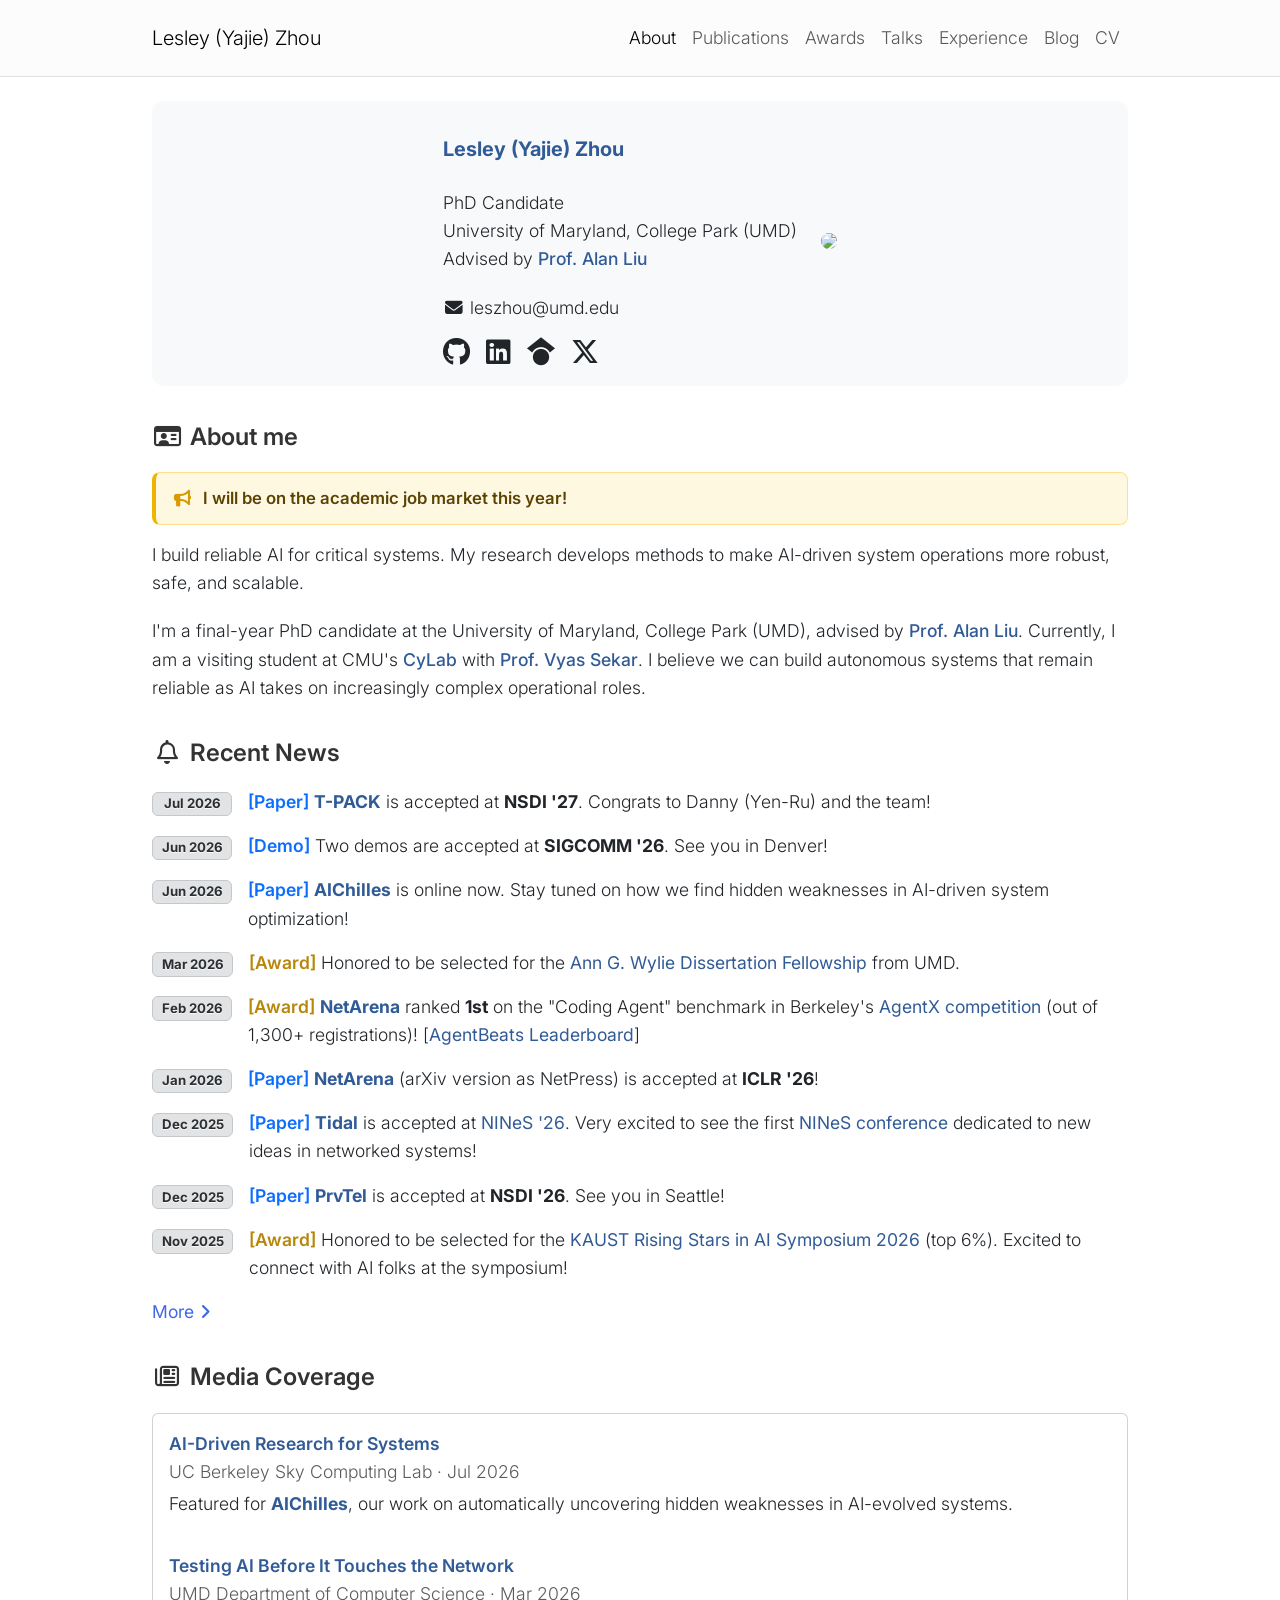
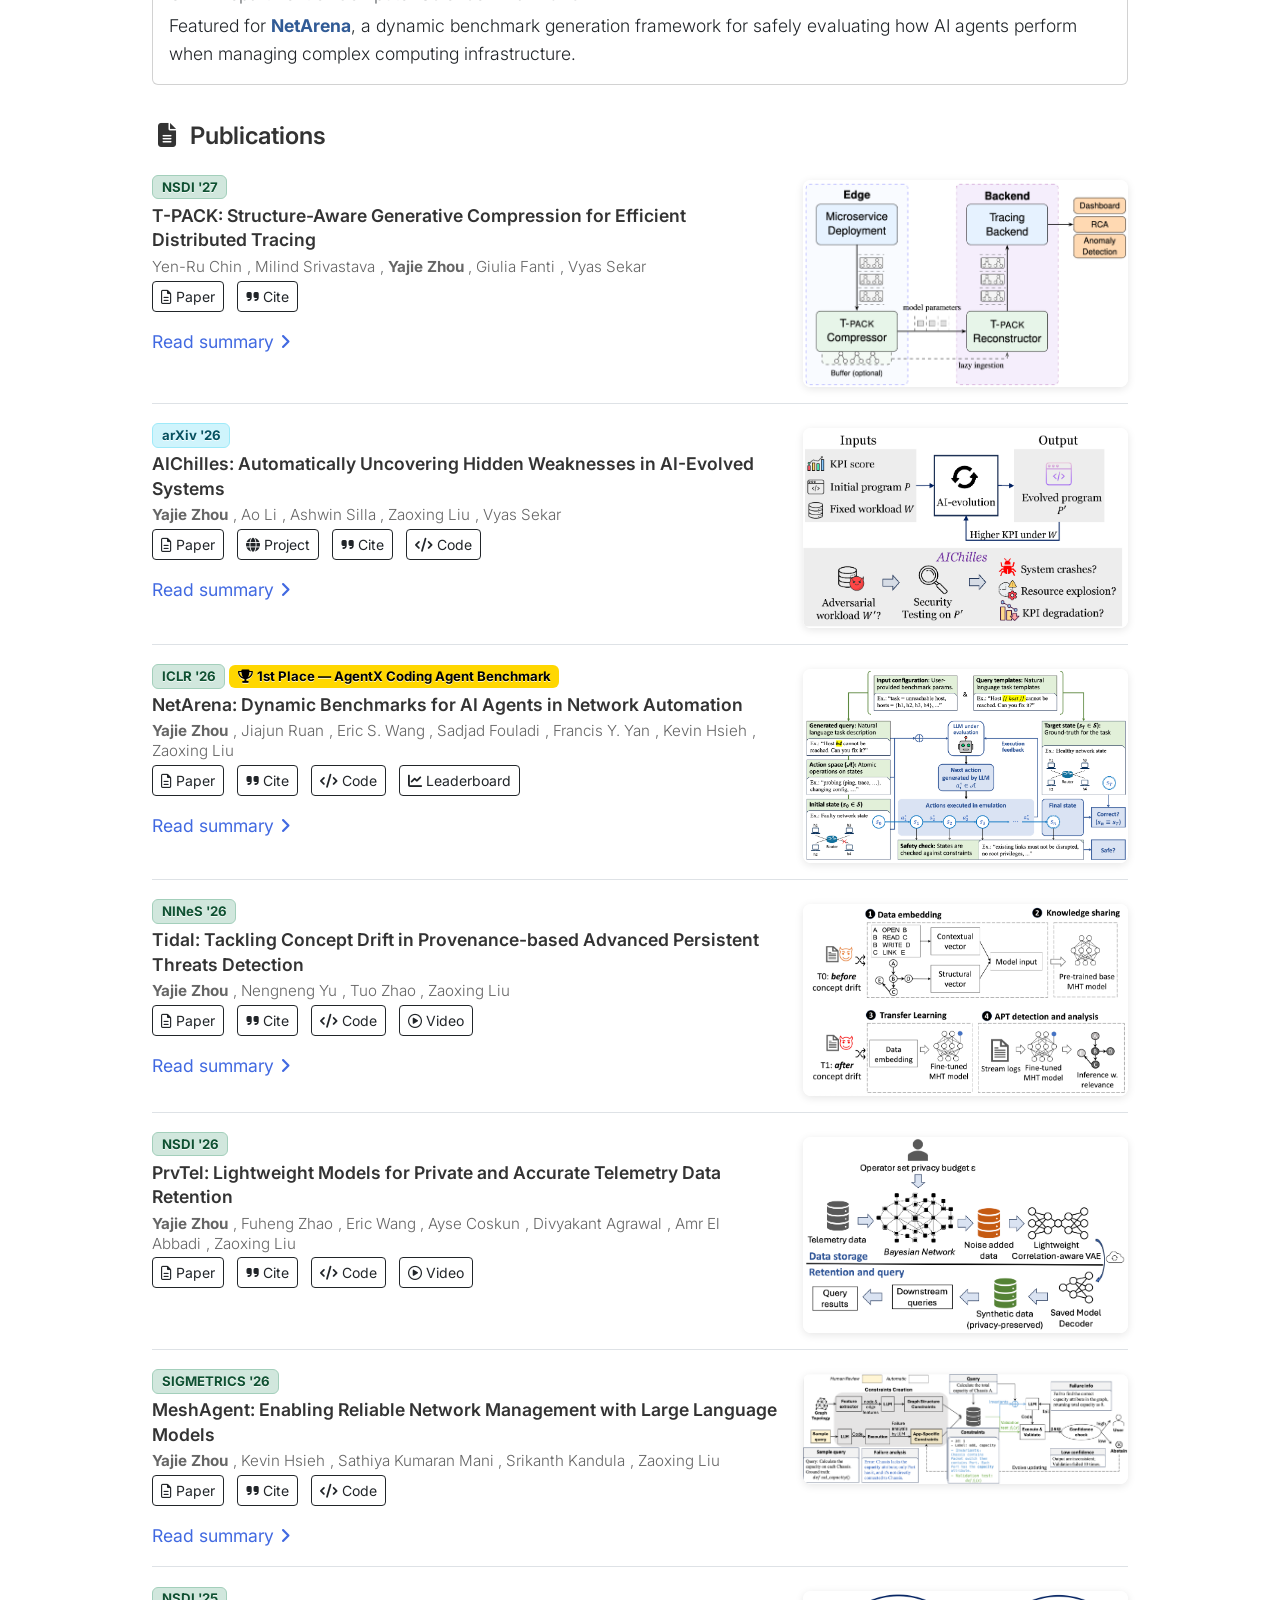
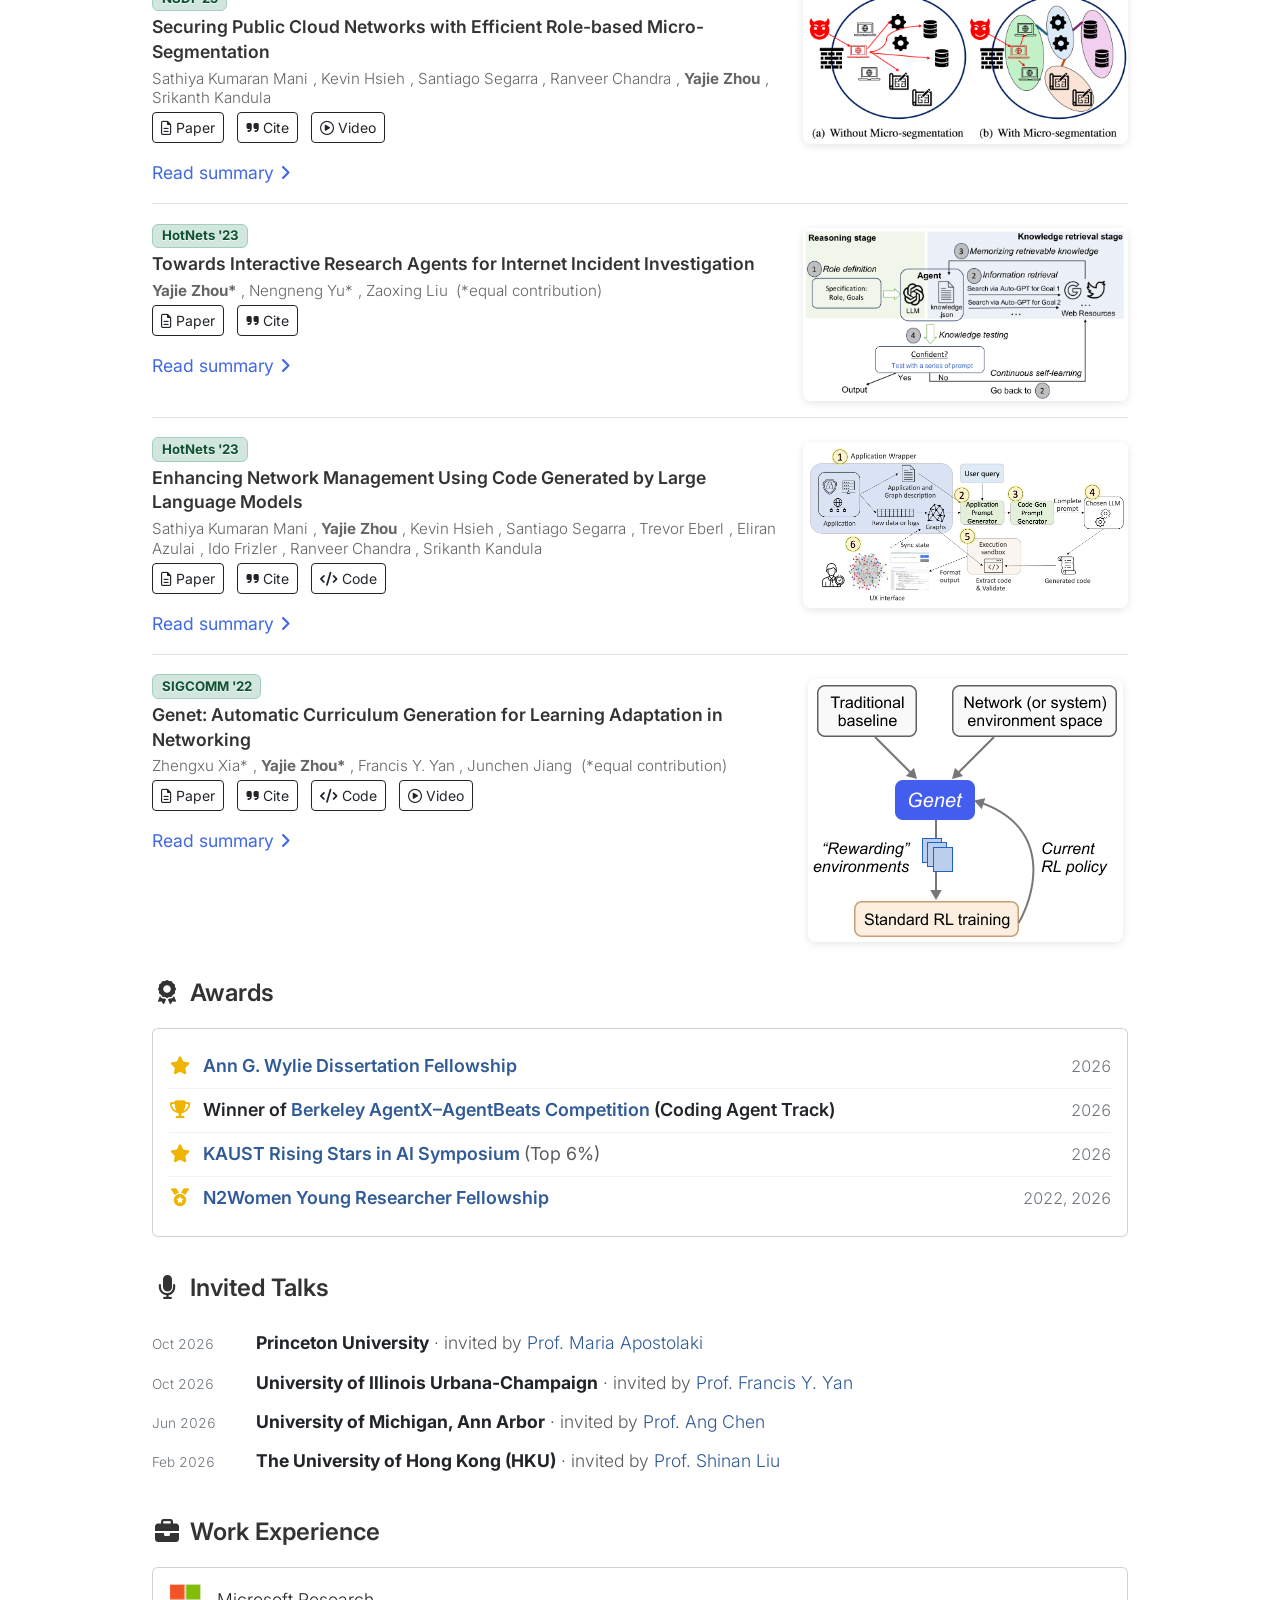
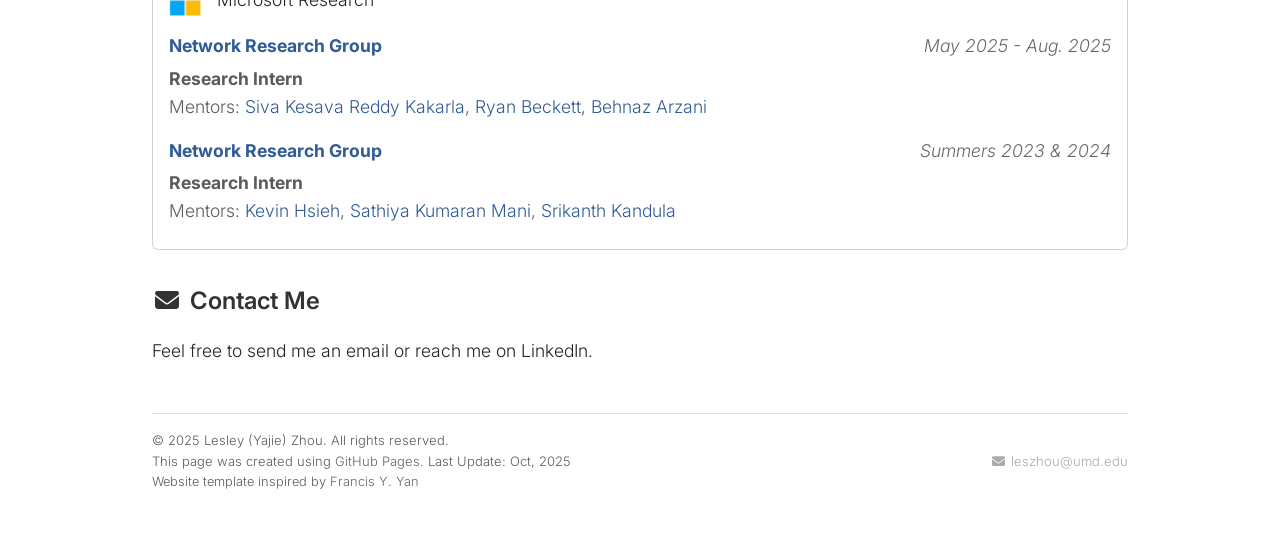
==== index.html @ 65961c52 "Update homepage news, awards, and media links - Link paper names in News and Media Coverage - Fold S" ====
<!doctype html>
<html lang="en">
  <head>
    <meta charset="utf-8">
    <meta name="viewport" content="width=device-width,initial-scale=1">
    <title>Lesley (Yajie) Zhou</title>
    
    <link rel="icon" href="images/Lh.png">
    <link rel="preconnect" href="https://fonts.googleapis.com">
    <link rel="preconnect" href="https://fonts.gstatic.com" crossorigin>
    <link href="https://fonts.googleapis.com/css2?family=Inter:ital,opsz,wght@0,14..32,100..900;1,14..32,100..900&display=swap" rel="stylesheet">
    
    <script async src="https://www.googletagmanager.com/gtag/js?id=UA-154639354-1"></script>
    <script>
      window.dataLayer = window.dataLayer || [];
      function gtag(){dataLayer.push(arguments);}
      gtag('js', new Date());
      gtag('config', 'UA-154639354-1');
    </script>
    
    <link href="https://cdn.jsdelivr.net/npm/bootstrap@5.3.3/dist/css/bootstrap.min.css" rel="stylesheet">
    <link href="https://cdnjs.cloudflare.com/ajax/libs/font-awesome/6.7.2/css/all.min.css" rel="stylesheet">
    <link rel="stylesheet" type="text/css" href="stylesheets/stylesheet.css" media="screen" />
    
    <style>
      body { 
        font-family: 'Inter', sans-serif; 
        line-height: 1.6;
      }
      .custom-url { margin-bottom: 2rem; }
      .header-medium { 
        font-size: 1.5rem; 
        font-weight: 600; 
        margin-bottom: 1rem;
        color: #333;
      }
      .profile-card {
        background: #f8f9fa;
        border-radius: 12px;
        padding: 2rem;
        margin-bottom: 2rem;
      }
      .research-stream {
        height: 100%;
        transition: transform 0.2s;
      }
      .research-stream:hover {
        transform: translateY(-2px);
      }
      .highlight-title a {
        color: #0066cc;
        text-decoration: none;
        font-weight: 500;
      }
      .highlight-title a:hover {
        text-decoration: underline;
      }
      .highlight-content {
        font-weight: 600;
        color: #333;
      }
      .date-at-right {
        float: right;
        color: #666;
        font-style: italic;
      }
      .news-list .d-flex {
        margin-bottom: 1rem;
        align-items: flex-start;
        gap: 1rem;
      }
      .news-list .badge {
        min-width: 80px;
        text-align: center;
      }
      /* Custom width for better content display */
      .container {
        max-width: 900px !important;
      }
      @media (min-width: 1200px) {
        .container {
          max-width: 1000px !important;
        }
      }
      
      /* Francis-style research highlight CSS */
      .research-highlight {
        margin-bottom: 2rem;
      }
      /* Tighter rhythm inside the publication list: the <hr> already separates entries */
      #publications .research-highlight {
        margin-bottom: 0.5rem;
      }
      /* The legacy stylesheet.css draws <hr> as a missing hr.png with no border,
         so dividers were invisible. Restore a plain rule between entries. */
      #publications hr {
        margin: 1rem 0;
        padding: 0;
        height: 0;
        background: none;
        border: 0;
        border-top: 1px solid #dee2e6;
        opacity: 1;
      }
      #publications .research-highlight .mt-3 {
        margin-top: 0.5rem !important;
      }

      /* Awards: one line each inside the card, year pinned right */
      .award-list {
        list-style: none;
        padding: 0;
        margin: 0;
      }
      .award-list li {
        display: flex;
        align-items: baseline;
        gap: 0.75rem;
        padding: 0.45rem 0;
        font-size: 1.12rem;
      }
      .award-list li + li {
        border-top: 1px solid #f1f3f5;
      }
      .award-list i {
        flex: none;
        color: #f0b400;
      }
      .award-list .award-name {
        flex: 1;
        font-weight: 600;
      }
      .award-list .award-name a {
        text-decoration: none;
      }
      .award-list .award-name .text-muted {
        font-weight: 400;
      }
      .award-list .award-year {
        flex: none;
        color: #6c757d;
        font-size: 1rem;
        font-variant-numeric: tabular-nums;
      }

      /* Invited talks: one compact line each, date in a fixed left column */
      .talk-list {
        list-style: none;
        padding: 0;
        margin: 0;
      }
      .talk-list li {
        display: flex;
        align-items: baseline;
        gap: 1rem;
        padding: 0.35rem 0;
      }
      .talk-list .talk-date {
        flex: none;
        width: 5.5rem;
        font-size: 0.85rem;
        color: #6c757d;
        font-variant-numeric: tabular-nums;
      }

      /* Job-market highlight in About */
      .job-market {
        display: flex;
        align-items: center;
        gap: 0.65rem;
        background: #fff8e1;
        border: 1px solid #ffe08a;
        border-left: 4px solid #f0b400;
        border-radius: 8px;
        padding: 0.75rem 1rem;
        margin-bottom: 1rem;
        font-size: 1.05rem;
        font-weight: 600;
        color: #5c4400;
      }
      .job-market i {
        color: #d99a00;
      }
      
      .paper-title {
        font-size: 1.1rem;
        font-weight: 600;
        line-height: 1.4;
        color: #333;
      }
      
      .paper-authors {
        font-size: 0.95rem;
        color: #666;
        line-height: 1.3;
      }
      
      .paper-authors span {
        margin-right: 0.3rem;
      }
      
      .paper-links {
        margin-top: 0.75rem;
      }
      
      .paper-links .btn {
        margin-right: 0.5rem;
        margin-bottom: 0.5rem;
      }
      
      .research-highlight-thumbnail {
        display: flex;
        align-items: flex-start;
        justify-content: center;
        position: sticky;
        top: 20px;
      }
      
      .research-highlight-thumbnail img {
        max-width: 100%;
        height: auto;
        border-radius: 8px;
        box-shadow: 0 2px 8px rgba(0,0,0,0.1);
        transition: transform 0.3s ease;
      }
      
      .research-highlight-thumbnail img:hover {
        transform: scale(1.05);
      }
      
      /* Custom hover scales for individual figures */
      .meshagent-fig:hover {
        transform: scale(2.4) !important;
      }
      
      .netpress-fig:hover {
        transform: scale(1.5) !important;
      }
      
      .tidal-fig:hover {
        transform: scale(1.5) !important;
      }
      
      .prvtel-fig:hover {
        transform: scale(1.5) !important;
      }
      
      .microseg-fig:hover {
        transform: scale(1.5) !important;
      }
      
      .agents-fig:hover {
        transform: scale(1.5) !important;
      }
      
      .llmcode-fig:hover {
        transform: scale(1.6) !important;
      }
      
      .genet-fig:hover {
        transform: scale(1.1) !important;
      }
      
      .tpack-fig:hover {
        transform: scale(1.5) !important;
      }

      .aichilles-fig:hover {
        transform: scale(1.5) !important;
      }
      
      .icon-link {
        color: #0066cc;
        text-decoration: none;
      }
      
      .icon-link:hover {
        color: #0052a3;
        text-decoration: none;
      }
      
      .text-royalblue {
        color: #4169e1 !important;
      }
      
      .badge.bg-success-subtle {
        background-color: #d1e7dd !important;
        color: #0f5132 !important;
      }
      
      .badge.text-bg-gold {
        background-color: #ffd700;
        color: #000;
      }
      
      .last-p-mb-0 p:last-child {
        margin-bottom: 0;
      }
      
      .text-darkred {
        color: #8b0000 !important;
      }
      
      .text-darkred:hover {
        color: #a52a2a !important;
        text-decoration: underline;
      }
      
      .news-list a {
        font-family: 'Inter', sans-serif;
        font-weight: 400;
        text-decoration: none;
      }
      
      .news-list a:hover {
        text-decoration: underline;
      }
    </style>
  </head>

  <body>
    <nav class="navbar navbar-expand-lg sticky-top bg-light-subtle border-bottom py-3">
      <div class="container">
        <a class="navbar-brand" href="/">Lesley (Yajie) Zhou</a>
        <button class="navbar-toggler" type="button" data-bs-toggle="collapse" data-bs-target="#navbar-menu" aria-controls="navbar-menu" aria-expanded="false" aria-label="Toggle navigation">
          <span class="navbar-toggler-icon"></span>
        </button>
        <div id="navbar-menu" class="collapse navbar-collapse">
          <div class="navbar-nav ms-auto">
            <a class="nav-link active" aria-current="page" href="#about">About</a>
            <a class="nav-link" href="#publications">Publications</a>
            <a class="nav-link" href="#awards">Awards</a>
            <a class="nav-link" href="#talks">Talks</a>
            <a class="nav-link" href="#researches">Experience</a>
            <a class="nav-link" href="blog/index.html">Blog</a>
            <a class="nav-link" href="papers/Lesley_Research_CV.pdf">CV</a>
          </div>
        </div>
      </div>
    </nav>

    <div class="container">
      <div id="profile-card" class="profile-card d-flex flex-wrap-reverse justify-content-center align-items-center p-3 mt-4 row-gap-1 column-gap-4">
        <div>
          <h3 class="mt-3 mb-4">
            <span id="name-divider">Lesley (Yajie) Zhou</span>
          </h3>
          <p>PhD Candidate<br>
          University of Maryland, College Park (UMD)<br>
          Advised by <a href="https://zaoxing.github.io/">Prof. Alan Liu</a></p>
          
          <div>
            <i class="fa-solid fa-envelope fa-fw"></i>
            leszhou@umd.edu
          </div>
          
          <div class="d-flex align-items-center mt-3 gap-3">
            <a class="text-body" href="https://github.com/lesleychou" data-bs-toggle="tooltip" data-bs-title="GitHub">
              <i class="fa-brands fa-github" style="font-size: 28px;"></i></a>
            <a class="text-body" href="https://www.linkedin.com/in/lesley-yajie-zhou-84515a169/" data-bs-toggle="tooltip" data-bs-title="LinkedIn">
              <i class="fa-brands fa-linkedin" style="font-size: 28px;"></i></a>
            <a class="text-body" href="https://scholar.google.com/citations?user=j_tC_xsAAAAJ&hl=en" data-bs-toggle="tooltip" data-bs-title="Google Scholar">
              <i class="fa-brands fa-google-scholar" style="font-size: 28px;"></i></a>
            <a class="text-body" href="https://x.com/LesleyChou339" data-bs-toggle="tooltip" data-bs-title="Twitter">
              <i class="fa-brands fa-x-twitter" style="font-size: 28px;"></i></a>
          </div>
        </div>
        <div>
          <img id="profile-picture" src="images/les_hompage.png" style="width: 190px; border-radius: 12px;">
        </div>
      </div>
    </div>

    <div class="container custom-url">
      <div class="header-medium">
        <i class="fa-regular fa-id-card fa-fw me-2"></i>About me
      </div>
      <div class="job-market">
        <i class="fa-solid fa-bullhorn fa-fw"></i>
        <span>I will be on the academic job market this year!</span>
      </div>
      <p>
        I build reliable AI for critical systems. My research develops methods to make AI-driven system operations more robust, safe, and scalable.
      </p>
      <p>
        I'm a final-year PhD candidate at the University of Maryland, College Park (UMD), advised by <a href="https://zaoxing.github.io/">Prof. Alan Liu</a>. Currently, I am a visiting student at CMU's <a href="https://www.cylab.cmu.edu/">CyLab</a> with <a href="https://users.ece.cmu.edu/~vsekar/">Prof. Vyas Sekar</a>. I believe we can build autonomous systems that remain reliable as AI takes on increasingly complex operational roles.
      </p>
    </div>        

    <div class="container custom-url">
      <div class="header-medium">
        <i class="fa-regular fa-bell fa-fw me-2"></i>Recent News
      </div>
      <div class="news-list custom-url">
        <div class="d-flex">
          <div><span class="badge bg-secondary-subtle border border-secondary-subtle text-secondary-emphasis">Jul 2026</span></div>
          <div><span style="color: #0d6efd; font-weight: 600;">[Paper]</span> <a href="https://www.usenix.org/conference/nsdi27/presentation/chin"><strong>T-PACK</strong></a> is accepted at <strong>NSDI '27</strong>. Congrats to Danny (Yen-Ru) and the team!</div>
        </div>
        <div class="d-flex">
          <div><span class="badge bg-secondary-subtle border border-secondary-subtle text-secondary-emphasis">Jun 2026</span></div>
          <div><span style="color: #0d6efd; font-weight: 600;">[Demo]</span> Two demos are accepted at <strong>SIGCOMM '26</strong>. See you in Denver!</div>
        </div>
        <div class="d-flex">
          <div><span class="badge bg-secondary-subtle border border-secondary-subtle text-secondary-emphasis">Jun 2026</span></div>
          <div><span style="color: #0d6efd; font-weight: 600;">[Paper]</span> <a href="https://arxiv.org/abs/2606.15834"><strong>AIChilles</strong></a> is online now. Stay tuned on how we find hidden weaknesses in AI-driven system optimization!</div>
        </div>
        <div class="d-flex">
          <div><span class="badge bg-secondary-subtle border border-secondary-subtle text-secondary-emphasis">Mar 2026</span></div>
          <div><span style="color: #b8860b; font-weight: 600;">[Award]</span> Honored to be selected for the <a href="https://gradschool.umd.edu/funding/student-fellowships-awards/dissertation-fellowship">Ann G. Wylie Dissertation Fellowship</a> from UMD.</div>
        </div>
        <div class="d-flex">
          <div><span class="badge bg-secondary-subtle border border-secondary-subtle text-secondary-emphasis">Feb 2026</span></div>
          <div><span style="color: #b8860b; font-weight: 600;">[Award]</span> <a href="https://openreview.net/forum?id=BPVPOtzoOz"><strong>NetArena</strong></a> ranked <strong>1st</strong> on the "Coding Agent" benchmark in Berkeley's <a href="https://rdi.berkeley.edu/agentx-agentbeats?utm_source=substack&utm_medium=email">AgentX competition</a> (out of 1,300+ registrations)! [<a href="https://agentbeats.dev/Kolleida/netarena-k8s-policy-benchmark">AgentBeats Leaderboard</a>]</div>
        </div>
        <div class="d-flex">
          <div><span class="badge bg-secondary-subtle border border-secondary-subtle text-secondary-emphasis">Jan 2026</span></div>
          <div><span style="color: #0d6efd; font-weight: 600;">[Paper]</span> <a href="https://openreview.net/forum?id=BPVPOtzoOz"><strong>NetArena</strong></a> (arXiv version as NetPress) is accepted at <strong>ICLR '26</strong>!</div>
        </div>
        <div class="d-flex">
          <div><span class="badge bg-secondary-subtle border border-secondary-subtle text-secondary-emphasis">Dec 2025</span></div>
          <div><span style="color: #0d6efd; font-weight: 600;">[Paper]</span> <a href="https://nines-conference.org/papers/p001-Zhou.pdf"><strong>Tidal</strong></a> is accepted at <a href="https://nines-conference.org/">NINeS '26</a>. Very excited to see the first <a href="https://nines-conference.org/">NINeS conference</a> dedicated to new ideas in networked systems!</div>
        </div>
        <div class="d-flex">
          <div><span class="badge bg-secondary-subtle border border-secondary-subtle text-secondary-emphasis">Dec 2025</span></div>
          <div><span style="color: #0d6efd; font-weight: 600;">[Paper]</span> <a href="https://www.usenix.org/conference/nsdi26/presentation/zhou-yajie"><strong>PrvTel</strong></a> is accepted at <strong>NSDI '26</strong>. See you in Seattle!</div>
        </div>
        <div class="d-flex">
          <div><span class="badge bg-secondary-subtle border border-secondary-subtle text-secondary-emphasis">Nov 2025</span></div>
          <div><span style="color: #b8860b; font-weight: 600;">[Award]</span> Honored to be selected for the <a href="https://www.kaust.edu.sa/events/rsais26/">KAUST Rising Stars in AI Symposium 2026</a> (top 6%). Excited to connect with AI folks at the symposium!</div>
        </div>
        <div class="collapse" id="news-more">
          <div class="d-flex">
            <div><span class="badge bg-secondary-subtle border border-secondary-subtle text-secondary-emphasis">Sep 2025</span></div>
            <div><span style="color: #0d6efd; font-weight: 600;">[Paper]</span> The following up work of our HotNets'23 paper "<a href="https://dl.acm.org/doi/pdf/10.1145/3771567">MeshAgent: Enabling Reliable Network Management with Large Language Models</a>" is accepted at <strong>SIGMETRICS '26</strong>.</div>
          </div>
          <div class="d-flex">
            <div><span class="badge bg-secondary-subtle border border-secondary-subtle text-secondary-emphasis">Jan 2025</span></div>
              <div><span style="color: #0d6efd; font-weight: 600;">[Paper]</span> <a href="https://github.com/Froot-NetSys/NetPress"><strong>NetPress</strong></a> released on arXiv! Check out our <a href="https://www.netpress.ai/" class="text-darkred">leaderboard</a> for dynamically generated LLM benchmarks in network applications.</div>
          </div>
          <div class="d-flex">
            <div><span class="badge bg-secondary-subtle border border-secondary-subtle text-secondary-emphasis">Dec 2024</span></div>
            <div><span style="color: #0d6efd; font-weight: 600;">[Paper]</span> My internship project on <a href="https://www.usenix.org/system/files/nsdi25-mani.pdf">securing cloud networks with micro-segmentation</a> is accepted at <strong>NSDI '25</strong>. Congrats and thanks to all the mentors there!</div>
          </div>
          <div class="d-flex">
            <div><span class="badge bg-secondary-subtle border border-secondary-subtle text-secondary-emphasis">Oct 2023</span></div>
            <div><span style="color: #0d6efd; font-weight: 600;">[Paper]</span> Two papers on developing LLM agents to improve network systems are accepted at <strong>HotNets '23</strong>! [<a href="https://conferences.sigcomm.org/hotnets/2023/papers/hotnets23_zhou.pdf">Research Agents</a>] [<a href="https://conferences.sigcomm.org/hotnets/2023/papers/hotnets23_mani_zhou.pdf">LLM Code Generation</a>]</div>
          </div>
        </div>
        <a class="icon-link icon-link-hover fw-normal text-royalblue" data-bs-toggle="collapse" href="#news-more" aria-expanded="false" aria-controls="news-more">
          More <i class="fa-solid fa-angle-right bi"></i>
        </a>
      </div>
    </div>

    <div class="container custom-url">
      <div class="header-medium">
        <i class="fa-regular fa-newspaper fa-fw me-2"></i>Media Coverage
      </div>
      <div class="card">
        <div class="card-body">
          <div class="d-flex align-items-start mb-2">
            <div>
              <a href="https://ucbskyadrs.github.io/blog/aichilles/" target="_blank" rel="noopener" style="font-weight: 600;">AI-Driven Research for Systems</a>
              <div class="text-muted">UC Berkeley Sky Computing Lab &middot; Jul 2026</div>
              <p class="mb-0 mt-1">Featured for <a href="https://arxiv.org/abs/2606.15834"><strong>AIChilles</strong></a>, our work on automatically uncovering hidden weaknesses in AI-evolved systems.</p>
            </div>
          </div>
          <hr class="my-2">
          <div class="d-flex align-items-start">
            <div>
              <a href="https://www.cs.umd.edu/article/2026/03/testing-ai-it-touches-network" target="_blank" rel="noopener" style="font-weight: 600;">Testing AI Before It Touches the Network</a>
              <div class="text-muted">UMD Department of Computer Science &middot; Mar 2026</div>
              <p class="mb-0 mt-1">Featured for <a href="https://openreview.net/forum?id=BPVPOtzoOz"><strong>NetArena</strong></a>, a dynamic benchmark generation framework for safely evaluating how AI agents perform when managing complex computing infrastructure.</p>
            </div>
          </div>
        </div>
      </div>
    </div>

    <div class="container custom-url" id="publications" style="scroll-margin-top: 80px;">
      <div class="header-medium">
        <i class="fa-solid fa-file-text fa-fw me-2"></i>Publications
      </div>
      
      <!-- T-PACK NSDI 2027 Publication -->
      <div class="research-highlight" id="tpack-nsdi27">
        <div class="row g-0">
          <div class="col-md-8 pe-0 pe-md-4 pb-3 pb-md-0">
            <div class="d-flex flex-wrap gap-1">
              <div><span class="badge bg-success-subtle border border-success-subtle text-success-emphasis"><i>NSDI '27</i></span></div>
              <a href="#tpack-nsdi27" class="anchor-link"></a>
            </div>
            <div class="paper-title mt-1">T-PACK: Structure-Aware Generative Compression for Efficient Distributed Tracing</div>
            <div class="paper-authors mt-1">
              <span>Yen-Ru Chin</span>, <span>Milind Srivastava</span>, <span><strong>Yajie Zhou</strong></span>, <span>Giulia Fanti</span>, <span>Vyas Sekar</span>
            </div>
            <div class="paper-links mt-1">
              <a role="button" class="btn btn-sm btn-outline-dark" href="https://www.usenix.org/conference/nsdi27/presentation/chin" target="_blank" rel="noopener"><i class="fa-regular fa-file-lines"></i> Paper</a>
              <a role="button" class="btn btn-sm btn-outline-dark" href="documents/tpack-nsdi27.bib"><i class="fa-solid fa-quote-right"></i> Cite</a>
            </div>
            <div class="mt-3">
              <a class="icon-link icon-link-hover fw-normal text-royalblue" data-bs-toggle="collapse" href="#tpack-nsdi27-summary" aria-expanded="false" aria-controls="tpack-nsdi27-summary">
                Read summary <i class="fa-solid fa-angle-right bi"></i>
              </a>
              <div class="collapse mt-2 custom-url" id="tpack-nsdi27-summary">
                <div class="card text-bg-light">
                  <div class="card-body px-3 py-2 last-p-mb-0">
                    <p>While distributed tracing is essential to monitoring and debugging cloud-scale applications, transmitting large raw traces can be prohibitively costly. Strawman solutions such as head or tail sampling force operators to choose between low cost and high fidelity. In <strong>T-PACK</strong>, we explored a new custom generative compression solution that offers a practical way out of this classic cost vs. fidelity conundrum. We showed that <strong>T-PACK</strong> is fast, scalable, and outperforms existing baselines for trace transmission, and can seamlessly support existing downstream analytics tools.</p>
                  </div>
                </div>
              </div>
            </div>
          </div>
          <div class="col-md-4 mt-2 text-md-end research-highlight-thumbnail">
            <img src="images/tpack.png" alt="T-PACK architecture: a T-PACK Compressor at the edge sends model parameters to a T-PACK Reconstructor at the backend, which feeds the tracing backend and downstream dashboards, RCA, and anomaly detection." class="tpack-fig">
          </div>
        </div>
      </div>
      <hr>

      <!-- AIChilles arXiv 2026 Publication -->
      <div class="research-highlight" id="aichilles-arxiv26">
        <div class="row g-0">
          <div class="col-md-8 pe-0 pe-md-4 pb-3 pb-md-0">
            <div class="d-flex flex-wrap gap-1">
              <div><span class="badge bg-info-subtle border border-info-subtle text-info-emphasis"><i>arXiv '26</i></span></div>
              <a href="#aichilles-arxiv26" class="anchor-link"></a>
            </div>
            <div class="paper-title mt-1">AIChilles: Automatically Uncovering Hidden Weaknesses in AI-Evolved Systems</div>
            <div class="paper-authors mt-1">
              <span><strong>Yajie Zhou</strong></span>, <span>Ao Li</span>, <span>Ashwin Silla</span>, <span>Zaoxing Liu</span>, <span>Vyas Sekar</span>
            </div>
            <div class="paper-links mt-1">
              <a role="button" class="btn btn-sm btn-outline-dark" href="https://arxiv.org/abs/2606.15834"><i class="fa-regular fa-file-lines"></i> Paper</a>
              <a role="button" class="btn btn-sm btn-outline-dark" href="https://lesleychou.github.io/aichilles/"><i class="fa-solid fa-globe"></i> Project</a>
              <a role="button" class="btn btn-sm btn-outline-dark" href="documents/aichilles-arxiv26.bib"><i class="fa-solid fa-quote-right"></i> Cite</a>
              <a role="button" class="btn btn-sm btn-outline-dark" href="https://github.com/lesleychou/aichilles"><i class="fa-solid fa-code"></i> Code</a>
            </div>
            <div class="mt-3">
              <a class="icon-link icon-link-hover fw-normal text-royalblue" data-bs-toggle="collapse" href="#aichilles-arxiv26-summary" aria-expanded="false" aria-controls="aichilles-arxiv26-summary">
                Read summary <i class="fa-solid fa-angle-right bi"></i>
              </a>
              <div class="collapse mt-2 custom-url" id="aichilles-arxiv26-summary">
                <div class="card text-bg-light">
                  <div class="card-body px-3 py-2 last-p-mb-0">
                    <p>AI-driven system optimization frameworks can report large score improvements over human-designed algorithms, but AI-evolved programs may perform worse on unseen workloads and exhibit scalability regressions. We develop <strong>AIChilles</strong>, an agentic system that searches for valid workloads where an AI-evolved program regresses relative to the baseline in correctness, runtime, memory usage, or output quality.</p>
                    <p>AIChilles combines deterministic workload-parameter extraction, agent-based constraint inference, differential oracles, and code-frequency coverage to discover diverse failures. Across five system applications and 30 AI-evolved programs, AIChilles finds 49 distinct hidden weaknesses. We also show that explicitly including AIChilles in the AI-driven development lifecycle can mitigate several of these weaknesses.</p>
                  </div>
                </div>
              </div>
            </div>
          </div>
          <div class="col-md-4 mt-2 text-md-end research-highlight-thumbnail">
            <img src="images/aichilles.png" alt="AIChilles Framework Figure" class="aichilles-fig">
          </div>
        </div>
      </div>
      <hr>

      <!-- NetArena ICLR 2026 Publication -->
      <div class="research-highlight" id="netarena-iclr26">
        <div class="row g-0">
          <div class="col-md-8 pe-0 pe-md-4 pb-3 pb-md-0">
            <div class="d-flex flex-wrap gap-1">
              <div><span class="badge bg-success-subtle border border-success-subtle text-success-emphasis"><i>ICLR '26</i></span></div>
              <div><span class="badge text-bg-gold"><i class="fa-solid fa-trophy me-1"></i>1st Place — AgentX Coding Agent Benchmark</span></div>
              <a href="#netarena-iclr26" class="anchor-link"></a>
            </div>
            <div class="paper-title mt-1">NetArena: Dynamic Benchmarks for AI Agents in Network Automation</div>
            <div class="paper-authors mt-1">
              <span><strong>Yajie Zhou</strong></span>, <span>Jiajun Ruan</span>, <span>Eric S. Wang</span>, <span>Sadjad Fouladi</span>, <span>Francis Y. Yan</span>, <span>Kevin Hsieh</span>, <span>Zaoxing Liu</span>
            </div>
            <div class="paper-links mt-1">
              <a role="button" class="btn btn-sm btn-outline-dark" href="https://openreview.net/forum?id=BPVPOtzoOz"><i class="fa-regular fa-file-lines"></i> Paper</a>
              <a role="button" class="btn btn-sm btn-outline-dark" href="documents/netpress-arxiv25.bib"><i class="fa-solid fa-quote-right"></i> Cite</a>
              <a role="button" class="btn btn-sm btn-outline-dark" href="https://github.com/Froot-NetSys/NetPress"><i class="fa-solid fa-code"></i> Code</a>
              <a role="button" class="btn btn-sm btn-outline-dark" href="https://lnkd.in/ekG_NbzU"><i class="fa-solid fa-chart-line"></i> Leaderboard</a>
            </div>
            <div class="mt-3">
              <a class="icon-link icon-link-hover fw-normal text-royalblue" data-bs-toggle="collapse" href="#netarena-iclr26-summary" aria-expanded="false" aria-controls="netarena-iclr26-summary">
                Read summary <i class="fa-solid fa-angle-right bi"></i>
              </a>
              <div class="collapse mt-2 custom-url" id="netarena-iclr26-summary">
                <div class="card text-bg-light">
                  <div class="card-body px-3 py-2 last-p-mb-0">
                    <p>As LLMs expand into high-stakes domains like network system operations, evaluating their real-world reliability becomes increasingly critical. However, existing benchmarks risk contamination due to static design, show high statistical variance from limited dataset size, and fail to reflect the complexity of production environments.</p>
                    <p>We introduce <strong>NetArena</strong>, a dynamic benchmark generation framework for network applications. NetArena features a novel abstraction and unified interface that generalizes across applications, effectively addressing the challenges of dynamic benchmarking posed by the diversity of network tasks. At runtime, users can generate unlimited queries on demand. NetArena integrates with network emulators to provide execution-time feedback on correctness, safety, and latency.</p>
                    <p>We demonstrate NetArena on three representative applications and find that (1) it significantly improve statistical reliability among LLM agents (confidence interval overlap reduced from 85% to 0), (2) agents achieve only 13–38% average performance (as low as 3%) for large-scale, realistic queries, (3) it reveals finer-grained behaviors missed by static, correctness-only benchmarks. NetArena also enables use cases such as SFT and RL fine-tuning on network system tasks.</p>
                  </div>
                </div>
              </div>
            </div>
          </div>
          <div class="col-md-4 mt-2 text-md-end research-highlight-thumbnail">
            <img src="images/netpress.png" alt="NetArena Framework Figure" class="netpress-fig">
          </div>
        </div>
      </div>
      <hr>

      <!-- NINeS 2026 Publication -->
      <div class="research-highlight" id="conceptdrift-nines26">
        <div class="row g-0">
          <div class="col-md-8 pe-0 pe-md-4 pb-3 pb-md-0">
            <div class="d-flex flex-wrap gap-1">
              <div><span class="badge bg-success-subtle border border-success-subtle text-success-emphasis"><i>NINeS '26</i></span></div>
              <a href="#conceptdrift-nines26" class="anchor-link"></a>
            </div>
            <div class="paper-title mt-1">Tidal: Tackling Concept Drift in Provenance-based Advanced Persistent Threats Detection</div>
            <div class="paper-authors mt-1">
              <span><strong>Yajie Zhou</strong></span>, <span>Nengneng Yu</span>, <span>Tuo Zhao</span>, <span>Zaoxing Liu</span>
            </div>
            <div class="paper-links mt-1">
              <a role="button" class="btn btn-sm btn-outline-dark" href="https://nines-conference.org/papers/p001-Zhou.pdf"><i class="fa-regular fa-file-lines"></i> Paper</a>
              <a role="button" class="btn btn-sm btn-outline-dark" href="documents/tidal-nines26.bib"><i class="fa-solid fa-quote-right"></i> Cite</a>
              <a role="button" class="btn btn-sm btn-outline-dark" href="https://github.com/Froot-NetSys/TIDAL"><i class="fa-solid fa-code"></i> Code</a>
              <a role="button" class="btn btn-sm btn-outline-dark" href="https://vimeo.com/showcase/NINeS?video=1161808604"><i class="fa-regular fa-circle-play"></i> Video</a>
            </div>
            <div class="mt-3">
              <a class="icon-link icon-link-hover fw-normal text-royalblue" data-bs-toggle="collapse" href="#tidal-nines26-summary" aria-expanded="false" aria-controls="tidal-nines26-summary">
                Read summary <i class="fa-solid fa-angle-right bi"></i>
              </a>
              <div class="collapse mt-2 custom-url" id="tidal-nines26-summary">
                <div class="card text-bg-light">
                  <div class="card-body px-3 py-2 last-p-mb-0">
                    <p>Advanced Persistent Threats (APTs) pose significant challenges to cybersecurity due to their evolving nature and ability to evade detection. This paper introduces <strong>Tidal</strong>, a novel provenance-based intrusion detection system (PIDS) that is specifically designed to address concept drift in APT detection. Tidal designs a modified Transformer architecture tailored for transfer learning, including a Multi-head Transformer (MHT) with shared layers for learning common knowledge and task-specific head layers for learning unique patterns. The system uses a pre-training and fine-tuning workflow to achieve high post-drift adaptation and pre-drift retention accuracy.</p>
                  </div>
                </div>
              </div>
            </div>
          </div>
          <div class="col-md-4 mt-2 text-md-end research-highlight-thumbnail">
            <img src="images/tidal.png" alt="Tidal Framework Figure" class="tidal-fig">
          </div>
        </div>
      </div>
      <hr>
      
      <!-- PrvTel NSDI 2026 Publication -->
      <div class="research-highlight" id="prvtel-nsdi26">
        <div class="row g-0">
          <div class="col-md-8 pe-0 pe-md-4 pb-3 pb-md-0">
            <div class="d-flex flex-wrap gap-1">
              <div><span class="badge bg-success-subtle border border-success-subtle text-success-emphasis"><i>NSDI '26</i></span></div>
              <a href="#prvtel-nsdi26" class="anchor-link"></a>
            </div>
            <div class="paper-title mt-1">PrvTel: Lightweight Models for Private and Accurate Telemetry Data Retention</div>
            <div class="paper-authors mt-1">
              <span><strong>Yajie Zhou</strong></span>, <span>Fuheng Zhao</span>, <span>Eric Wang</span>, <span>Ayse Coskun</span>, <span>Divyakant Agrawal</span>, <span>Amr El Abbadi</span>, <span>Zaoxing Liu</span>
            </div>
            <div class="paper-links mt-1">
              <a role="button" class="btn btn-sm btn-outline-dark" href="https://www.usenix.org/conference/nsdi26/presentation/zhou-yajie" target="_blank" rel="noopener"><i class="fa-regular fa-file-lines"></i> Paper</a>
              <a role="button" class="btn btn-sm btn-outline-dark" href="documents/prvtel-nsdi26.bib"><i class="fa-solid fa-quote-right"></i> Cite</a>
              <a role="button" class="btn btn-sm btn-outline-dark" href="https://github.com/Froot-NetSys/PrvTel"><i class="fa-solid fa-code"></i> Code</a>
              <a role="button" class="btn btn-sm btn-outline-dark" href="https://www.youtube.com/watch?v=t7Z1G3vDgew"><i class="fa-regular fa-circle-play"></i> Video</a>
            </div>
          </div>
          <div class="col-md-4 mt-2 text-md-end research-highlight-thumbnail">
            <img src="images/prvtel.png" alt="PrvTel Framework Figure" class="prvtel-fig">
          </div>
        </div>
      </div>
      <hr>
      
      <!-- MeshAgent SIGMETRICS 2026 Publication -->
      <div class="research-highlight" id="meshagent-sigmetrics26">
        <div class="row g-0">
          <div class="col-md-8 pe-0 pe-md-4 pb-3 pb-md-0">
            <div class="d-flex flex-wrap gap-1">
              <div><span class="badge bg-success-subtle border border-success-subtle text-success-emphasis"><i>SIGMETRICS '26</i></span></div>
              <a href="#meshagent-sigmetrics26" class="anchor-link"></a>
            </div>
            <div class="paper-title mt-1">MeshAgent: Enabling Reliable Network Management with Large Language Models</div>
            <div class="paper-authors mt-1">
              <span><strong>Yajie Zhou</strong></span>, <span>Kevin Hsieh</span>, <span>Sathiya Kumaran Mani</span>, <span>Srikanth Kandula</span>, <span>Zaoxing Liu</span>
            </div>
            <div class="paper-links mt-1">
              <a role="button" class="btn btn-sm btn-outline-dark" href="https://dl.acm.org/doi/pdf/10.1145/3771567"><i class="fa-regular fa-file-lines"></i> Paper</a>
              <a role="button" class="btn btn-sm btn-outline-dark" href="documents/meshagent-sigmetrics26.bib"><i class="fa-solid fa-quote-right"></i> Cite</a>
              <a role="button" class="btn btn-sm btn-outline-dark" href="https://github.com/Froot-NetSys/MeshAgent"><i class="fa-solid fa-code"></i> Code</a>
            </div>
            <div class="mt-3">
              <a class="icon-link icon-link-hover fw-normal text-royalblue" data-bs-toggle="collapse" href="#meshagent-sigmetrics26-summary" aria-expanded="false" aria-controls="meshagent-sigmetrics26-summary">
                Read summary <i class="fa-solid fa-angle-right bi"></i>
              </a>
              <div class="collapse mt-2 custom-url" id="meshagent-sigmetrics26-summary">
                <div class="card text-bg-light">
                  <div class="card-body px-3 py-2 last-p-mb-0">
                    <p>The emergence of LLMs offers great promise for building domain-specific agents, but adapting them for network management remains challenging. To understand why, we conduct a case study on network management tasks and find that state-of-the-art specialization techniques rely heavily on extensive, high-quality task-specific data to produce precise solutions. However, real-world network queries are often diverse and unpredictable, making such techniques difficult to scale.</p>
                    <p>Motivated by this gap, we propose <strong>MeshAgent</strong>, a new workflow that improves precision by extracting domain-specific invariants from sample queries and encoding them as constraints. These constraints guide LLM's generation and validation process, narrowing the search space and enabling low-effort adaptation. We evaluate our method across three network management applications and a user study involving industrial network professionals, showing that it complements existing techniques and consistently improves accuracy. We also introduce reliability metrics and demonstrate that our system is more dependable, with the ability to abstain when confidence is low.</p>
                    <p>Overall, our results show that MeshAgent achieves over 95% accuracy, reaching 100% when paired with fine-tuned agents, and improves accuracy by up to 26% compared to baseline methods. The extraction of reusable invariants provides a practical and scalable alternative to traditional LLM specialization, enabling the development of more reliable agents for real-world network management.</p>
                  </div>
                </div>
              </div>
            </div>
          </div>
          <div class="col-md-4 mt-2 text-md-end research-highlight-thumbnail">
            <img src="images/meshagent_design.png" alt="MeshAgent Design Figure" class="meshagent-fig">
          </div>
        </div>
      </div>
      <hr>
      
      
      <!-- NSDI 2025 Publication -->
      <div class="research-highlight" id="microseg-nsdi25">
        <div class="row g-0">
          <div class="col-md-8 pe-0 pe-md-4 pb-3 pb-md-0">
            <div class="d-flex flex-wrap gap-1">
              <div><span class="badge bg-success-subtle border border-success-subtle text-success-emphasis"><i>NSDI '25</i></span></div>
              <a href="#microseg-nsdi25" class="anchor-link"></a>
            </div>
            <div class="paper-title mt-1">Securing Public Cloud Networks with Efficient Role-based Micro-Segmentation</div>
            <div class="paper-authors mt-1">
              <span>Sathiya Kumaran Mani</span>, <span>Kevin Hsieh</span>, <span>Santiago Segarra</span>, <span>Ranveer Chandra</span>, <span><strong>Yajie Zhou</strong></span>, <span>Srikanth Kandula</span>
            </div>
            <div class="paper-links mt-1">
              <a role="button" class="btn btn-sm btn-outline-dark" href="https://www.usenix.org/system/files/nsdi25-mani.pdf"><i class="fa-regular fa-file-lines"></i> Paper</a>
              <a role="button" class="btn btn-sm btn-outline-dark" href="documents/microseg-nsdi25.bib"><i class="fa-solid fa-quote-right"></i> Cite</a>
              <a role="button" class="btn btn-sm btn-outline-dark" href="https://www.youtube.com/watch?v=iw6hx-fYkVM"><i class="fa-regular fa-circle-play"></i> Video</a>
            </div>
            <div class="mt-3">
              <a class="icon-link icon-link-hover fw-normal text-royalblue" data-bs-toggle="collapse" href="#microseg-nsdi25-summary" aria-expanded="false" aria-controls="microseg-nsdi25-summary">
                Read summary <i class="fa-solid fa-angle-right bi"></i>
              </a>
              <div class="collapse mt-2 custom-url" id="microseg-nsdi25-summary">
                <div class="card text-bg-light">
                  <div class="card-body px-3 py-2 last-p-mb-0">
                    <p>Securing network traffic within data centers is a critical and daunting challenge due to the increasing complexity and scale of modern public clouds. Micro-segmentation offers a promising solution by implementing fine-grained, workload-specific network security policies to mitigate potential attacks. However, the dynamic nature and large scale of deployments present significant obstacles in crafting precise security policies, limiting the practicality of this approach.</p>
                    <p>To address these challenges, we introduce a novel system that efficiently processes vast volumes of network flow logs and effectively infers the roles of network endpoints. Our method integrates domain knowledge and communication patterns in a principled manner, facilitating the creation of micro-segmentation policies at a large scale.</p>
                  </div>
                </div>
              </div>
            </div>
          </div>
          <div class="col-md-4 mt-2 text-md-end research-highlight-thumbnail">
            <img src="images/micro_seg.png" alt="Micro-segmentation Figure" class="microseg-fig">
          </div>
        </div>
      </div>
      <hr>
      
      <!-- HotNets 2023 - Interactive Research Agents -->
      <div class="research-highlight" id="agents-hotnets23">
        <div class="row g-0">
          <div class="col-md-8 pe-0 pe-md-4 pb-3 pb-md-0">
            <div class="d-flex flex-wrap gap-1">
              <div><span class="badge bg-success-subtle border border-success-subtle text-success-emphasis"><i>HotNets '23</i></span></div>
              <a href="#agents-hotnets23" class="anchor-link"></a>
            </div>
            <div class="paper-title mt-1">Towards Interactive Research Agents for Internet Incident Investigation</div>
            <div class="paper-authors mt-1">
              <span><strong>Yajie Zhou*</strong></span>, <span>Nengneng Yu*</span>, <span>Zaoxing Liu</span>
              (*equal contribution)
            </div>
            <div class="paper-links mt-1">
              <a role="button" class="btn btn-sm btn-outline-dark" href="https://conferences.sigcomm.org/hotnets/2023/papers/hotnets23_zhou.pdf"><i class="fa-regular fa-file-lines"></i> Paper</a>
              <a role="button" class="btn btn-sm btn-outline-dark" href="documents/agents-hotnets23.bib"><i class="fa-solid fa-quote-right"></i> Cite</a>
            </div>
            <div class="mt-3">
              <a class="icon-link icon-link-hover fw-normal text-royalblue" data-bs-toggle="collapse" href="#agents-hotnets23-summary" aria-expanded="false" aria-controls="agents-hotnets23-summary">
                Read summary <i class="fa-solid fa-angle-right bi"></i>
              </a>
              <div class="collapse mt-2 custom-url" id="agents-hotnets23-summary">
                <div class="card text-bg-light">
                  <div class="card-body px-3 py-2 last-p-mb-0">
                    <p>Investigating Internet incidents involves significant human effort and is limited by the domain knowledge of network researchers and operators. In this paper, we propose to develop computational software agents based on emerging language models (e.g., GPT-4) that can simulate the behaviors of knowledgeable researchers to assist in investigating certain Internet incidents and understanding their impacts.</p>
                    <p>Our agent training framework uses Auto-GPT as an autonomous interface to interact with GPT-4 and gain knowledge by memorizing related information retrieved from online resources. The agent uses the model to reason the investigation questions and continuously performs knowledge testing to see if the conclusion is sufficiently confident or more information is needed.</p>
                  </div>
                </div>
              </div>
            </div>
          </div>
          <div class="col-md-4 mt-2 text-md-end research-highlight-thumbnail">
            <img src="images/hotnets_agent_overview.png" alt="Research Agents Figure" class="agents-fig">
        </div>
        </div>
      </div>
      <hr>
      
      <!-- HotNets 2023 - LLM Code Generation -->
      <div class="research-highlight" id="llmcode-hotnets23">
        <div class="row g-0">
          <div class="col-md-8 pe-0 pe-md-4 pb-3 pb-md-0">
            <div class="d-flex flex-wrap gap-1">
              <div><span class="badge bg-success-subtle border border-success-subtle text-success-emphasis"><i>HotNets '23</i></span></div>
              <a href="#llmcode-hotnets23" class="anchor-link"></a>
            </div>
            <div class="paper-title mt-1">Enhancing Network Management Using Code Generated by Large Language Models</div>
            <div class="paper-authors mt-1">
              <span>Sathiya Kumaran Mani</span>, <span><strong>Yajie Zhou</strong></span>, <span>Kevin Hsieh</span>, <span>Santiago Segarra</span>, <span>Trevor Eberl</span>, <span>Eliran Azulai</span>, <span>Ido Frizler</span>, <span>Ranveer Chandra</span>, <span>Srikanth Kandula</span>
            </div>
            <div class="paper-links mt-1">
              <a role="button" class="btn btn-sm btn-outline-dark" href="https://conferences.sigcomm.org/hotnets/2023/papers/hotnets23_mani_zhou.pdf"><i class="fa-regular fa-file-lines"></i> Paper</a>
              <a role="button" class="btn btn-sm btn-outline-dark" href="documents/llmcode-hotnets23.bib"><i class="fa-solid fa-quote-right"></i> Cite</a>
              <a role="button" class="btn btn-sm btn-outline-dark" href="https://github.com/microsoft/NeMoEval"><i class="fa-solid fa-code"></i> Code</a>
            </div>
            <div class="mt-3">
              <a class="icon-link icon-link-hover fw-normal text-royalblue" data-bs-toggle="collapse" href="#llmcode-hotnets23-summary" aria-expanded="false" aria-controls="llmcode-hotnets23-summary">
                Read summary <i class="fa-solid fa-angle-right bi"></i>
              </a>
              <div class="collapse mt-2 custom-url" id="llmcode-hotnets23-summary">
                <div class="card text-bg-light">
                  <div class="card-body px-3 py-2 last-p-mb-0">
                    <p>Analyzing network topologies and communication graphs is essential in modern network management. However, the lack of a cohesive approach results in a steep learning curve, increased errors, and inefficiencies.</p>
                    <p>In this paper, we present a novel approach that enables natural-language-based network management experiences, leveraging LLMs to generate task-specific code from natural language queries. This method addresses the challenges of explainability, scalability, and privacy by allowing network operators to inspect the generated code, removing the need to share network data with LLMs, and focusing on application-specific requests combined with program synthesis techniques.</p>
                  </div>
                </div>
              </div>
            </div>
          </div>
          <div class="col-md-4 mt-2 text-md-end research-highlight-thumbnail">
            <img src="images/hotnets_copilot.png" alt="LLM Code Generation Figure" class="llmcode-fig">
        </div>
        </div>
      </div>
      <hr>
      
      <!-- Genet SIGCOMM 2022 - Copy from Francis page -->
      <div class="research-highlight" id="genet-sigcomm22">
        <div class="row g-0">
          <div class="col-md-8 pe-0 pe-md-4 pb-3 pb-md-0">
            <div class="d-flex flex-wrap gap-1">
              <div><span class="badge bg-success-subtle border border-success-subtle text-success-emphasis"><i>SIGCOMM '22</i></span></div>
              <a href="#genet-sigcomm22" class="anchor-link"></a>
            </div>
            <div class="paper-title mt-1">Genet: Automatic Curriculum Generation for Learning Adaptation in Networking</div>
            <div class="paper-authors mt-1">
              <span>Zhengxu Xia*</span>, <span><strong>Yajie Zhou*</strong></span>, <span>Francis Y. Yan</span>, <span>Junchen Jiang</span>
              (*equal contribution)
            </div>
            <div class="paper-links mt-1">
              <a role="button" class="btn btn-sm btn-outline-dark" href="https://dl.acm.org/doi/pdf/10.1145/3544216.3544243"><i class="fa-regular fa-file-lines"></i> Paper</a>
              <a role="button" class="btn btn-sm btn-outline-dark" href="documents/genet-sigcomm22.bib"><i class="fa-solid fa-quote-right"></i> Cite</a>
              <a role="button" class="btn btn-sm btn-outline-dark" href="https://github.com/GenetProject/Genet"><i class="fa-solid fa-code"></i> Code</a>
              <a role="button" class="btn btn-sm btn-outline-dark" href="https://youtu.be/VdCYPc0fybI?si=MB8ieZ9nQq_QAe0X"><i class="fa-regular fa-circle-play"></i> Video</a>
            </div>
            <div class="mt-3">
              <a class="icon-link icon-link-hover fw-normal text-royalblue" data-bs-toggle="collapse" href="#genet-sigcomm22-summary" aria-expanded="false" aria-controls="genet-sigcomm22-summary">
                Read summary <i class="fa-solid fa-angle-right bi"></i>
              </a>
              <div class="collapse mt-2 custom-url" id="genet-sigcomm22-summary">
                <div class="card text-bg-light">
                  <div class="card-body px-3 py-2 last-p-mb-0">
                    <p>Despite a flurry of RL-based network (or system) policies in the literature, their generalization remains a predominant concern for practitioners. These RL algorithms are largely trained in simulation, thus making them vulnerable to the notorious "sim-to-real" gap when tested in the real world.</p>
                    <p>In this work, we developed a training framework called <b>Genet</b> for generalizing RL-based network (or system) policies. Genet employs a technique known as curriculum learning, automatically searching for a sequence of increasingly difficult ("rewarding") environments to train the model next. To measure the difficulty of a training environment, we tap into traditional heuristic baselines in each domain and define difficulty as the performance gap between these heuristics and the RL model. Results from three case studies — ABR, congestion control, and load balancing — showed that Genet was able to produce RL policies with enhanced generalization.</p>
                  </div>
                </div>
              </div>
        </div>
        </div>
          <div class="col-md-4 mt-2 text-md-end research-highlight-thumbnail">
            <img src="images/genet-sigcomm22.png" alt="Genet Framework" class="genet-fig">
        </div>
        </div>
      </div>
    </div>

    <div class="container custom-url" id="awards" style="scroll-margin-top: 80px;">
      <div class="header-medium">
        <i class="fa-solid fa-award fa-fw me-2"></i>Awards
      </div>
      <div class="card">
        <div class="card-body">
          <ul class="award-list">
            <li>
              <i class="fa-solid fa-star fa-fw"></i>
              <span class="award-name"><a href="https://gradschool.umd.edu/funding/student-fellowships-awards/dissertation-fellowship">Ann G. Wylie Dissertation Fellowship</a></span>
              <span class="award-year">2026</span>
            </li>
            <li>
              <i class="fa-solid fa-trophy fa-fw"></i>
              <span class="award-name">Winner of <a href="https://rdi.berkeley.edu/agentx-agentbeats">Berkeley AgentX&ndash;AgentBeats Competition</a> (Coding Agent Track)</span>
              <span class="award-year">2026</span>
            </li>
            <li>
              <i class="fa-solid fa-star fa-fw"></i>
              <span class="award-name"><a href="https://www.kaust.edu.sa/events/rsais26/">KAUST Rising Stars in AI Symposium</a> <span class="text-muted">(Top 6%)</span></span>
              <span class="award-year">2026</span>
            </li>
            <li>
              <i class="fa-solid fa-medal fa-fw"></i>
              <span class="award-name"><a href="https://n2women.comsoc.org/fellowships/">N2Women Young Researcher Fellowship</a></span>
              <span class="award-year">2022, 2026</span>
            </li>
          </ul>
        </div>
      </div>
    </div>

    <div class="container custom-url" id="talks" style="scroll-margin-top: 80px;">
      <div class="header-medium">
        <i class="fa-solid fa-microphone fa-fw me-2"></i>Invited Talks
      </div>
      <!-- One line per talk, newest first. -->
      <ul class="talk-list">
        <li>
          <span class="talk-date">Oct 2026</span>
          <span><strong>Princeton University</strong> <span class="text-muted">&middot; invited by <a href="https://www.cs.princeton.edu/people/profile/ma7837">Prof. Maria Apostolaki</a></span></span>
        </li>
        <li>
          <span class="talk-date">Oct 2026</span>
          <span><strong>University of Illinois Urbana-Champaign</strong> <span class="text-muted">&middot; invited by <a href="https://ece.illinois.edu/directory/profile/fyy">Prof. Francis Y. Yan</a></span></span>
        </li>
        <li>
          <span class="talk-date">Jun 2026</span>
          <span><strong>University of Michigan, Ann Arbor</strong> <span class="text-muted">&middot; invited by <a href="https://web.eecs.umich.edu/~chenang/">Prof. Ang Chen</a></span></span>
        </li>
        <li>
          <span class="talk-date">Feb 2026</span>
          <span><strong>The University of Hong Kong (HKU)</strong> <span class="text-muted">&middot; invited by <a href="https://www.dase.hku.hk/people/s-n-liu">Prof. Shinan Liu</a></span></span>
        </li>
      </ul>
    </div>

    <div class="container custom-url" id="researches" style="scroll-margin-top: 80px;">
      <div class="header-medium">
        <i class="fa-solid fa-briefcase fa-fw me-2"></i>Work Experience
      </div>
      <div class="card mb-4">
        <div class="card-body">
          <div class="d-flex align-items-center mb-3">
            <img src="images/msr.png" style="height: 32px;" class="me-3">
            <h5 class="card-title mb-0">Microsoft Research</h5>
          </div>
          
          <!-- 2025 Internship -->
          <div class="mb-3">
            <strong><a href="https://www.microsoft.com/en-us/research/group/networking-research/people/">Network Research Group</a></strong>
            <span class="date-at-right">May 2025 - Aug. 2025</span>
            <div class="text-muted mt-1">
              <strong>Research Intern</strong><br>
              Mentors: <a href="https://www.microsoft.com/en-us/research/people/sivakakarla/">Siva Kesava Reddy Kakarla</a>, 
              <a href="https://www.microsoft.com/en-us/research/people/rybecket/">Ryan Beckett</a>, 
              <a href="https://www.microsoft.com/en-us/research/people/bearzani/">Behnaz Arzani</a>
            </div>
          </div>
          
          <!-- 2023 + 2024 Internships (same mentors) -->
          <div class="mb-2">
            <strong><a href="https://www.microsoft.com/en-us/research/group/networking-research/people/">Network Research Group</a></strong>
            <span class="date-at-right">Summers 2023 &amp; 2024</span>
            <div class="text-muted mt-1">
              <strong>Research Intern</strong><br>
              Mentors: <a href="https://www.microsoft.com/en-us/research/people/kevhsieh/">Kevin Hsieh</a>, 
              <a href="https://www.microsoft.com/en-us/research/people/samani/">Sathiya Kumaran Mani</a>, 
              <a href="https://scholar.google.com/citations?user=2QkR2WoAAAAJ&hl=en">Srikanth Kandula</a>
            </div>
          </div>
        </div>
      </div>
    </div>

    <!-- Service and Teaching hidden for now; delete these comment markers to restore.
    <div class="container custom-url" id="service" style="scroll-margin-top: 80px;">
      <div class="header-medium">
        <i class="fa-solid fa-hands-helping fa-fw me-2"></i>Service
      </div>
      <div class="card">
        <div class="card-body">
          <div class="mb-3">
            <strong>Shadow Program Committee:</strong>
            <a href="https://www.sigmetrics.org/sigmetrics2026/">SIGMETRICS 2026</a>, <a href="https://2026.eurosys.org/">EuroSys 2026</a>
          </div>
          <div class="mb-3">
            <strong>Reviewer:</strong>
            <a href="https://neurips.cc/Conferences/2026">NeurIPS 2026</a>
          </div>
          <div class="mb-3">
            <strong>Technical Program Committee:</strong>
            <a href="https://emtechlab.github.io/sensors-security-privacy-workshop/">Sensors S&P Workshop 2025</a>
          </div>
          <div class="mb-3">
            <strong>Artifact Evaluation Committee:</strong>
            <a href="https://www.sigcomm.org/sigcomm/2025/">SIGCOMM 2025</a>
          </div>
          <div>
            <strong>Web Chair:</strong>
            <a href="https://conferences.sigcomm.org/hotnets/2025/">HotNets 2025</a>
          </div>
        </div>
      </div>
    </div>

    <div class="container custom-url" id="teaching" style="scroll-margin-top: 80px;">
      <div class="header-medium">
        <i class="fa-solid fa-chalkboard-teacher fa-fw me-2"></i>Teaching Experience
      </div>
      <div class="card">
        <div class="card-body">
          <div class="d-flex justify-content-between align-items-center">
            <div>
              <strong>EC441: Introduction to Networking</strong>
              <div class="text-muted">Teaching Assistant</div>
            </div>
            <div class="text-muted">
              Fall 2022, Spring 2023
            </div>
          </div>
        </div>
      </div>
    </div>
    -->

    <div class="container custom-url">
      <div class="header-medium">
        <i class="fa-solid fa-envelope fa-fw me-2"></i>Contact Me
      </div>
      <p>
        Feel free to send me an email or reach me on LinkedIn.
      </p>
    </div>

    <div class="container custom-url">
      <footer class="d-flex flex-wrap justify-content-between align-items-center py-3 mb-4 mt-5 border-top">
        <div>
          <span class="mb-3 text-body-secondary">&copy; 2025 Lesley (Yajie) Zhou. All rights reserved.</span>
          <br>
          <span class="text-body-secondary">This page was created using <a href="http://pages.github.com">GitHub Pages</a>. Last Update: Oct, 2025</span>
          <br>
          <span class="text-body-secondary" style="font-size: 0.8rem;">Website template inspired by <a href="https://fyy.cs.illinois.edu/">Francis Y. Yan</a></span>
        </div>
        <div>
          <i class="fa-solid fa-envelope fa-fw"></i>
          leszhou@umd.edu
        </div>
      </footer>
    </div>

    <script src="https://cdn.jsdelivr.net/npm/bootstrap@5.3.3/dist/js/bootstrap.bundle.min.js"></script>
    <script>
      // Initialize tooltips
      var tooltipTriggerList = [].slice.call(document.querySelectorAll('[data-bs-toggle="tooltip"]'))
      var tooltipList = tooltipTriggerList.map(function (tooltipTriggerEl) {
        return new bootstrap.Tooltip(tooltipTriggerEl)
      })
    </script>
  </body>
</html>
---- stylesheets/stylesheet.css ----
/* http://meyerweb.com/eric/tools/css/reset/ 
   v2.0 | 20110126
   License: none (public domain)
*/
html, body, div, span, applet, object, iframe,
h1, h2, h3, h4, h5, h6, p, blockquote, pre,
a, abbr, acronym, address, big, cite, code,
del, dfn, em, img, ins, kbd, q, s, samp,
small, strike, strong, sub, sup, tt, var,
b, u, i, center,
dl, dt, dd, ol, ul, li,
fieldset, form, label, legend,
table, caption, tbody, tfoot, thead, tr, th, td,
article, aside, canvas, details, embed, 
figure, figcaption, footer, header, hgroup, 
menu, nav, output, ruby, section, summary,
time, mark, audio, video {
	margin: 0;
	padding: 0;
	border: 0;
	font-size: 100%;
	font: inherit;
	vertical-align: baseline;
}
/* HTML5 display-role reset for older browsers */
article, aside, details, figcaption, figure, 
footer, header, hgroup, menu, nav{
	display: block;
}
body {
	line-height: 1;
}
ol, ul {
	list-style: none;
}
blockquote, q {
	quotes: none;
}
blockquote:before, blockquote:after,
q:before, q:after {
	content: '';
	content: none;
}
table {
	border-collapse: collapse;
	border-spacing: 0;
}

/* LAYOUT STYLES */
body {
  font-size: 1.1em;
  font-weight:300;
  line-height: 1.5; 
  /*background: #e7e7e7 url(../images/body-bg.png) 0 0 repeat;*/
  font-family: 'Raleway', sans-serif;
  text-shadow: 0 1px 0 rgba(255, 255, 255, 0.8);
  /*color: #303030; */
}

a {
  /*color:#00274C;*/
  color: #315B96;
}
a:hover {
  color: #3F818D;
}

header {
  padding-top: 35px;
  padding-bottom: 25px;
}

header h1 {
  /*font-family: 'Noto Serif', 'Helvetica Neue', Helvetica, Arial, serif; font-weight: 900;*/
  font-weight: bold;
  letter-spacing: -1px;
  font-size: 48px;
  /*color: #303030;*/
  color:#233567;
  line-height: 1.2;
}

header h2 {
  letter-spacing: -1px;
  font-size: 24px;
  color: #aaa;
  font-weight: normal;
  line-height: 1.3;
}

#container {
  min-height: 595px;
}

.inner {
  width: 800px;
  margin: 0 auto;
}

#container .inner img {
  max-width: 100%;
}

a.button {
  -moz-border-radius: 30px;
  -webkit-border-radius: 30px;                     
  border-radius: 30px;
  border-top: solid 1px #cbcbcb;
  border-left: solid 1px #b7b7b7;
  border-right: solid 1px #b7b7b7;
  border-bottom: solid 1px #b3b3b3;
  color: #303030;
  line-height: 25px;
  font-weight: bold;
  font-size: 15px;
  padding: 12px 8px 12px 8px;
  display: block;
  float: left;
  width: 179px;
  margin-right: 14px;  
  background: #fdfdfd; /* Old browsers */
  background: -moz-linear-gradient(top,  #fdfdfd 0%, #f2f2f2 100%); /* FF3.6+ */
  background: -webkit-gradient(linear, left top, left bottom, color-stop(0%,#fdfdfd), color-stop(100%,#f2f2f2)); /* Chrome,Safari4+ */
  background: -webkit-linear-gradient(top,  #fdfdfd 0%,#f2f2f2 100%); /* Chrome10+,Safari5.1+ */
  background: -o-linear-gradient(top,  #fdfdfd 0%,#f2f2f2 100%); /* Opera 11.10+ */
  background: -ms-linear-gradient(top,  #fdfdfd 0%,#f2f2f2 100%); /* IE10+ */
  background: linear-gradient(top,  #fdfdfd 0%,#f2f2f2 100%); /* W3C */
  filter: progid:DXImageTransform.Microsoft.gradient( startColorstr='#fdfdfd', endColorstr='#f2f2f2',GradientType=0 ); /* IE6-9 */
  -webkit-box-shadow: 10px 10px 5px #888;
  -moz-box-shadow: 10px 10px 5px #888;
  box-shadow: 0px 1px 5px #e8e8e8;
}
a.button:hover {
  border-top: solid 1px #b7b7b7;
  border-left: solid 1px #b3b3b3;
  border-right: solid 1px #b3b3b3;
  border-bottom: solid 1px #b3b3b3;
  background: #fafafa; /* Old browsers */
  background: -moz-linear-gradient(top,  #fdfdfd 0%, #f6f6f6 100%); /* FF3.6+ */
  background: -webkit-gradient(linear, left top, left bottom, color-stop(0%,#fdfdfd), color-stop(100%,#f6f6f6)); /* Chrome,Safari4+ */
  background: -webkit-linear-gradient(top,  #fdfdfd 0%,#f6f6f6 100%); /* Chrome10+,Safari5.1+ */
  background: -o-linear-gradient(top,  #fdfdfd 0%,#f6f6f6 100%); /* Opera 11.10+ */
  background: -ms-linear-gradient(top,  #fdfdfd 0%,#f6f6f6 100%); /* IE10+ */
  background: linear-gradient(top,  #fdfdfd 0%,#f6f6f6, 100%); /* W3C */
  filter: progid:DXImageTransform.Microsoft.gradient( startColorstr='#fdfdfd', endColorstr='#f6f6f6',GradientType=0 ); /* IE6-9 */
}

a.button span {
  padding-left: 50px;
  display: block;
  height: 23px;
}

#download-zip span {
  background: transparent url(../images/zip-icon.png) 12px 50% no-repeat;
}
#download-tar-gz span {
  background: transparent url(../images/tar-gz-icon.png) 12px 50% no-repeat;
}
#view-on-github span {
  background: transparent url(../images/octocat-icon.png) 12px 50% no-repeat;
}
#view-on-github {
  margin-right: 0;
}

ul, ol, dl {
  margin-bottom: 20px;
}


/* COMMON STYLES */

hr {
  height: 1px;
  line-height: 1px;
  margin-top: 1em;
  padding-bottom: 1em;
  border: none;
  background: transparent url('../images/hr.png') 50% 0 no-repeat;
}

strong {
  font-weight: bold;
}

em {
  font-style: italic;
}

table {
  width: 100%;
  border: 1px solid #ebebeb;
}

th {
  font-weight: 500;
}

td {
  border: 1px solid #ebebeb;
  text-align: center; 
  font-weight: 300;
}

form {
  background: #f2f2f2;
  padding: 20px;
  
}


/* GENERAL ELEMENT TYPE STYLES */

h1 {
  font-size: 32px;
} 

h2 {
  font-size: 22px;
  font-weight: bold;
  color: #315B96;
  margin-bottom: 8px;
} 

h3 {
  color: #315B96;
  /*color: #293D5E;*/
  font-size: 20px;
  font-weight: bold;
  margin-bottom: 8px;
} 
 
h4 {
  font-size: 16px;
  color: #303030;
  font-weight: bold;
} 

h5 {
  font-size: 1em;
  color: #303030;
} 

h6 {
  font-size: .8em;
  color: #303030;
} 

p {
  /*font-weight: 300;*/
  margin-bottom: 20px;
}
 
a {
  text-decoration: none;
}

p a {
  font-weight: 500;
}

blockquote {
  font-size: 1.6em;
  border-left: 10px solid #e9e9e9;
  margin-bottom: 20px;
  padding: 0 0 0 30px;
}

ul li {
  list-style: disc inside;
  padding-left: 20px;
  font-weight: 300;
}

ol li {
  list-style: decimal inside;
  padding-left: 3px;
  font-weight: 300;
}


footer {
  background: transparent url('../images/hr.png') 0 0 no-repeat;
  margin-top: 40px;
  padding-top: 20px;
  padding-bottom: 30px;
  font-size: 13px;
  color: #aaa;
}

footer a {
  color: #666;
}
footer a:hover {
  color: #444;
}

.highlight-title {
  /*color: #293D5E;*/
  color: #183959;
  font-weight: 700;
}

.highlight-content {
  /*color: #293D5E;*/
  color: #315B96;
  font-weight: 600;
}

.date-at-right {
  float:right;
}



/* MISC */
.clearfix:after {
  clear: both;
  content: '.';
  display: block;
  visibility: hidden;
  height: 0;
}

.clearfix {display: inline-block;}
* html .clearfix {height: 1%;}
.clearfix {display: block;}

/* #Media Queries
================================================== */

/* Smaller than standard 960 (devices and browsers) */
@media only screen and (max-width: 959px) {}

/* Tablet Portrait size to standard 960 (devices and browsers) */
@media only screen and (min-width: 768px) and (max-width: 959px) {}

/* All Mobile Sizes (devices and browser) */
@media only screen and (max-width: 767px) {
  header {
    padding-top: 10px;
    padding-bottom: 10px;
  }
  #downloads {
    margin-bottom: 25px;
  }
  #download-zip, #download-tar-gz {
    display: none;
  }
  .inner {
    width: 94%;
    margin: 0 auto;
  }
}

/* Mobile Landscape Size to Tablet Portrait (devices and browsers) */
@media only screen and (min-width: 480px) and (max-width: 767px) {}

/* Mobile Portrait Size to Mobile Landscape Size (devices and browsers) */
@media only screen and (max-width: 479px) {}
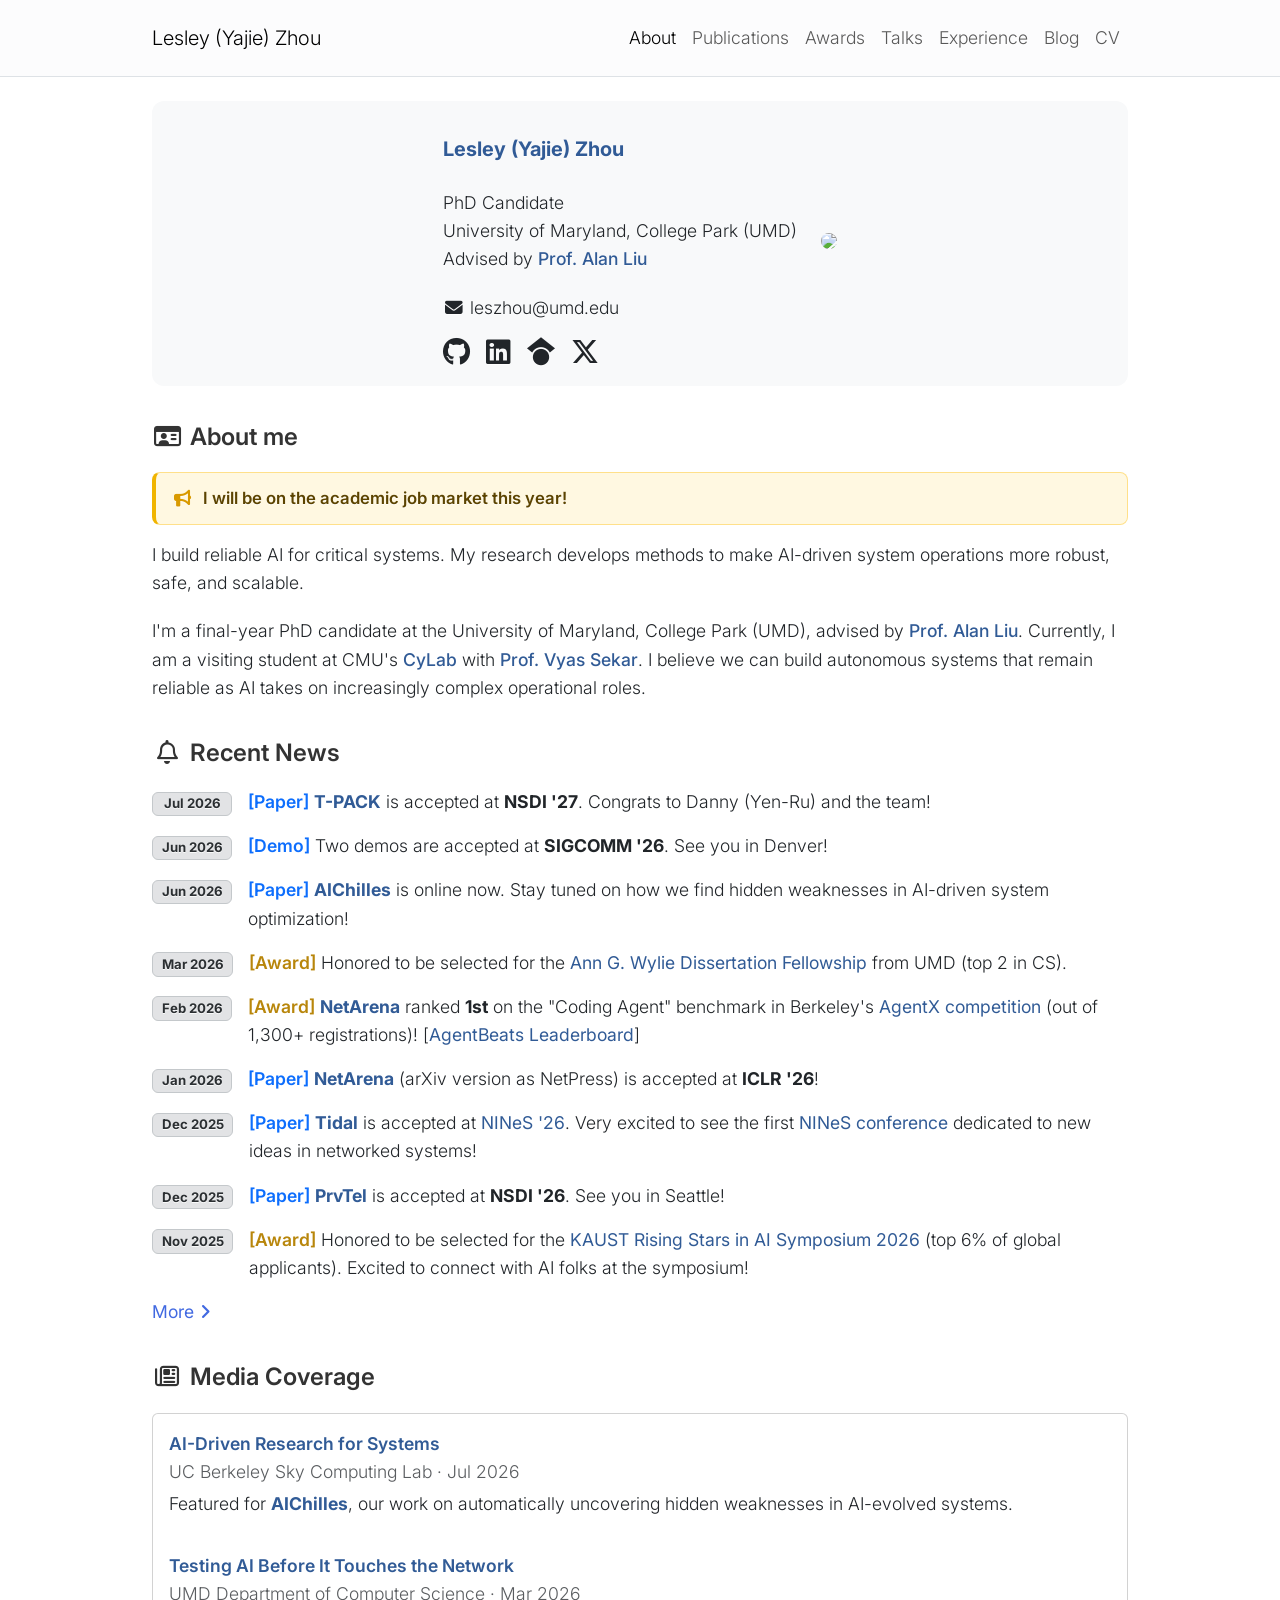
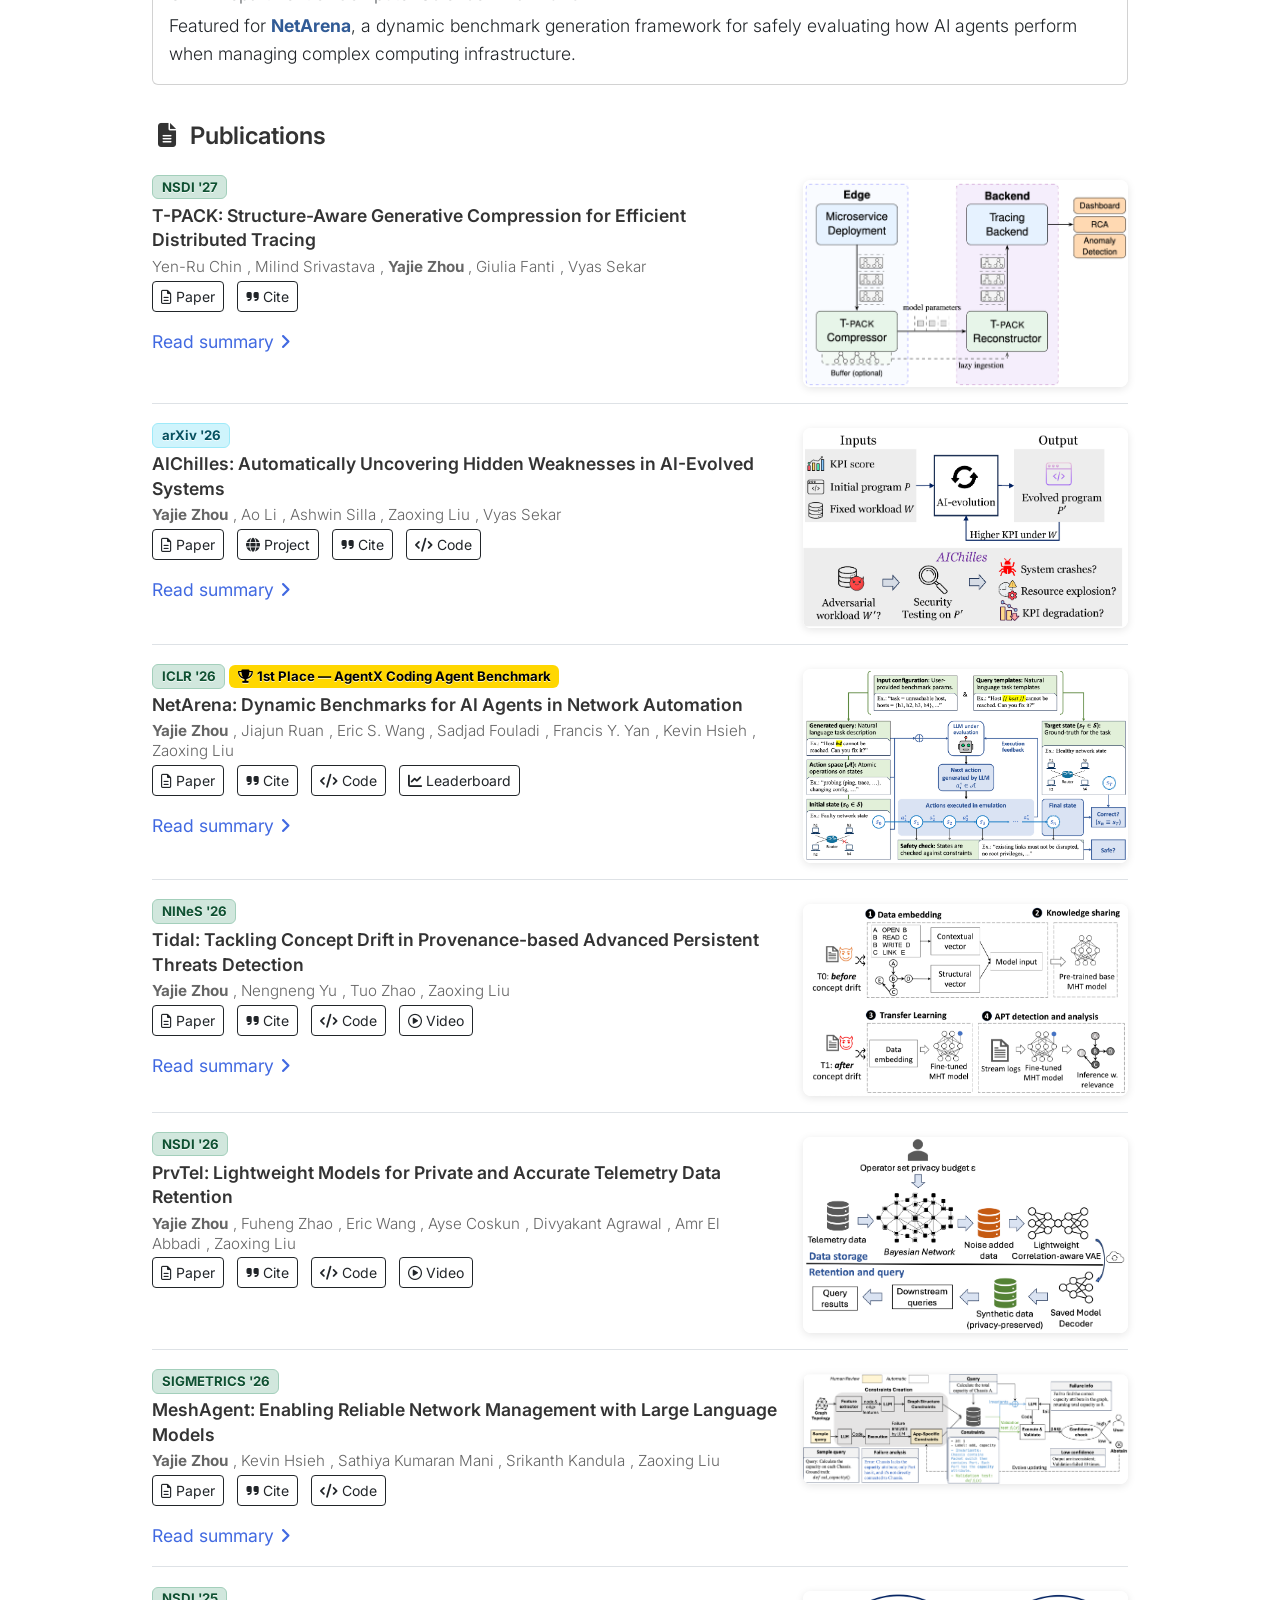
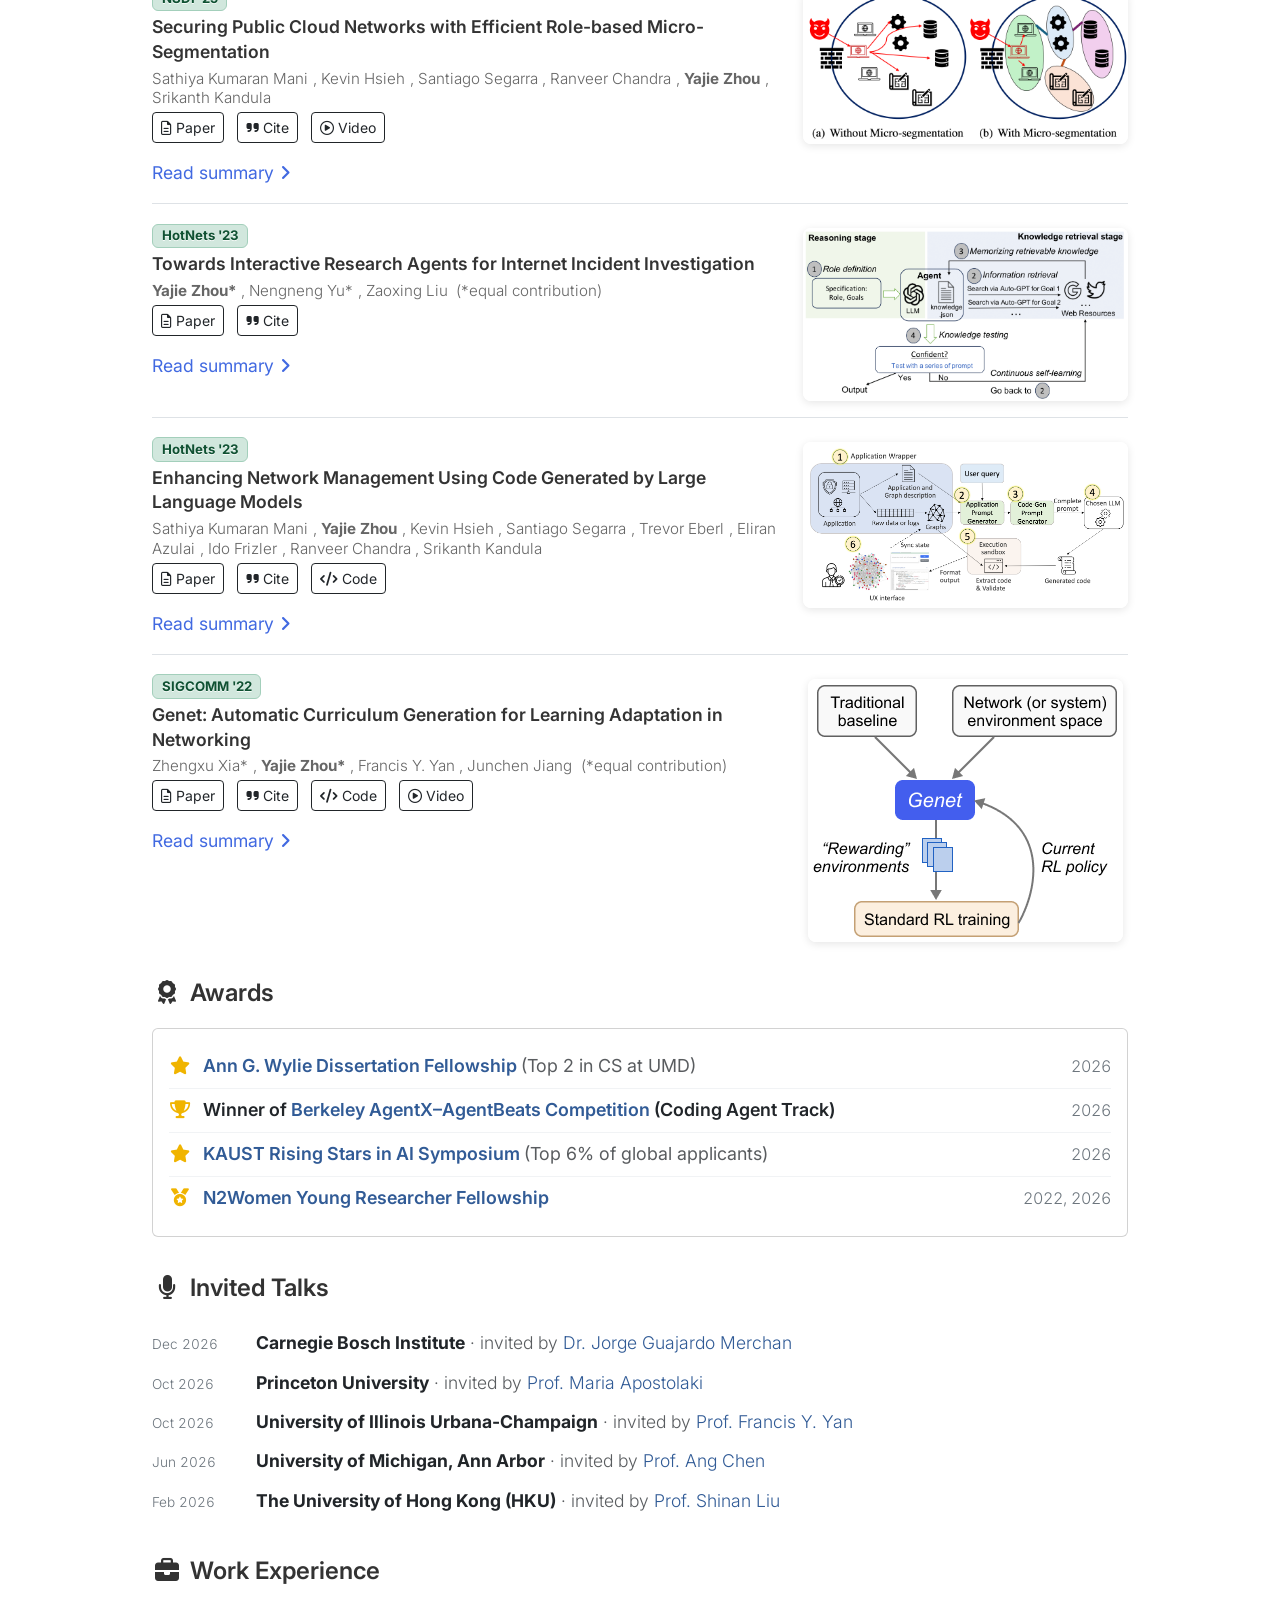
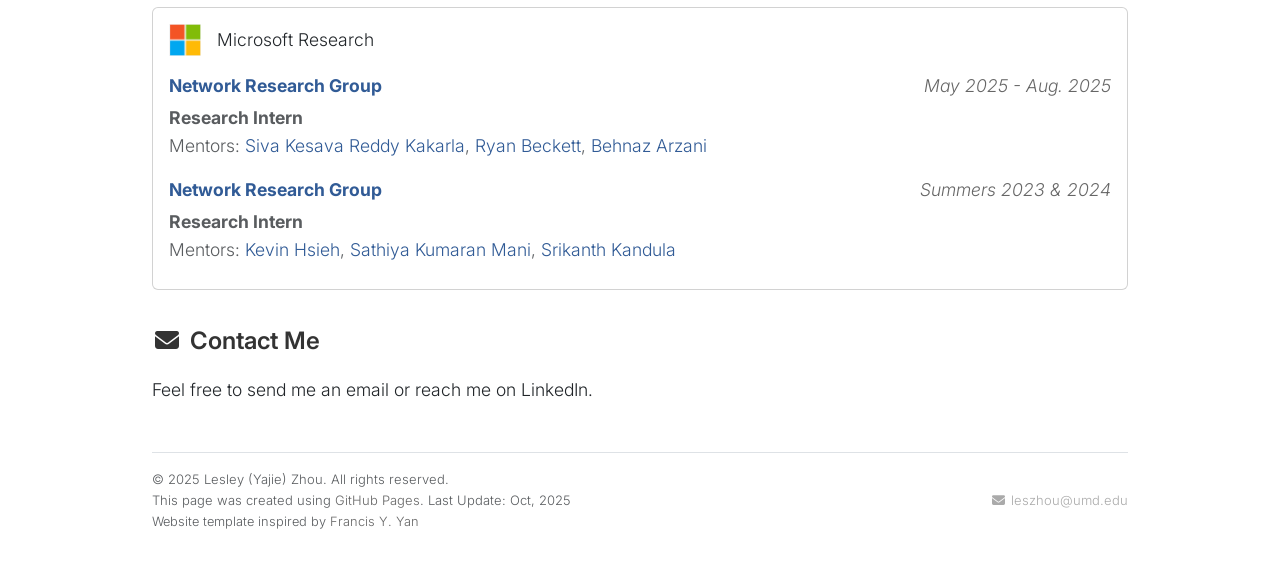
==== commit 1b3b053b: "Update award wording, add Carnegie Bosch talk, add CV source Co-Authored-By: Claude Opus 5.5 (1M con" ====
--- a/index.html
+++ b/index.html
@@ -406,7 +406,7 @@
         </div>
         <div class="d-flex">
           <div><span class="badge bg-secondary-subtle border border-secondary-subtle text-secondary-emphasis">Mar 2026</span></div>
-          <div><span style="color: #b8860b; font-weight: 600;">[Award]</span> Honored to be selected for the <a href="https://gradschool.umd.edu/funding/student-fellowships-awards/dissertation-fellowship">Ann G. Wylie Dissertation Fellowship</a> from UMD.</div>
+          <div><span style="color: #b8860b; font-weight: 600;">[Award]</span> Honored to be selected for the <a href="https://gradschool.umd.edu/funding/student-fellowships-awards/dissertation-fellowship">Ann G. Wylie Dissertation Fellowship</a> from UMD (top 2 in CS).</div>
         </div>
         <div class="d-flex">
           <div><span class="badge bg-secondary-subtle border border-secondary-subtle text-secondary-emphasis">Feb 2026</span></div>
@@ -418,7 +418,7 @@
         </div>
         <div class="d-flex">
           <div><span class="badge bg-secondary-subtle border border-secondary-subtle text-secondary-emphasis">Dec 2025</span></div>
-          <div><span style="color: #0d6efd; font-weight: 600;">[Paper]</span> <a href="https://nines-conference.org/papers/p001-Zhou.pdf"><strong>Tidal</strong></a> is accepted at <a href="https://nines-conference.org/">NINeS '26</a>. Very excited to see the first <a href="https://nines-conference.org/">NINeS conference</a> dedicated to new ideas in networked systems!</div>
+          <div><span style="color: #0d6efd; font-weight: 600;">[Paper]</span> <a href="https://drops.dagstuhl.de/storage/01oasics/oasics-vol139-nines2026/OASIcs.NINeS.2026.1/OASIcs.NINeS.2026.1.pdf"><strong>Tidal</strong></a> is accepted at <a href="https://nines-conference.org/">NINeS '26</a>. Very excited to see the first <a href="https://nines-conference.org/">NINeS conference</a> dedicated to new ideas in networked systems!</div>
         </div>
         <div class="d-flex">
           <div><span class="badge bg-secondary-subtle border border-secondary-subtle text-secondary-emphasis">Dec 2025</span></div>
@@ -426,7 +426,7 @@
         </div>
         <div class="d-flex">
           <div><span class="badge bg-secondary-subtle border border-secondary-subtle text-secondary-emphasis">Nov 2025</span></div>
-          <div><span style="color: #b8860b; font-weight: 600;">[Award]</span> Honored to be selected for the <a href="https://www.kaust.edu.sa/events/rsais26/">KAUST Rising Stars in AI Symposium 2026</a> (top 6%). Excited to connect with AI folks at the symposium!</div>
+          <div><span style="color: #b8860b; font-weight: 600;">[Award]</span> Honored to be selected for the <a href="https://www.kaust.edu.sa/events/rsais26/">KAUST Rising Stars in AI Symposium 2026</a> (top 6% of global applicants). Excited to connect with AI folks at the symposium!</div>
         </div>
         <div class="collapse" id="news-more">
           <div class="d-flex">
@@ -611,7 +611,7 @@
               <span><strong>Yajie Zhou</strong></span>, <span>Nengneng Yu</span>, <span>Tuo Zhao</span>, <span>Zaoxing Liu</span>
             </div>
             <div class="paper-links mt-1">
-              <a role="button" class="btn btn-sm btn-outline-dark" href="https://nines-conference.org/papers/p001-Zhou.pdf"><i class="fa-regular fa-file-lines"></i> Paper</a>
+              <a role="button" class="btn btn-sm btn-outline-dark" href="https://drops.dagstuhl.de/storage/01oasics/oasics-vol139-nines2026/OASIcs.NINeS.2026.1/OASIcs.NINeS.2026.1.pdf"><i class="fa-regular fa-file-lines"></i> Paper</a>
               <a role="button" class="btn btn-sm btn-outline-dark" href="documents/tidal-nines26.bib"><i class="fa-solid fa-quote-right"></i> Cite</a>
               <a role="button" class="btn btn-sm btn-outline-dark" href="https://github.com/Froot-NetSys/TIDAL"><i class="fa-solid fa-code"></i> Code</a>
               <a role="button" class="btn btn-sm btn-outline-dark" href="https://vimeo.com/showcase/NINeS?video=1161808604"><i class="fa-regular fa-circle-play"></i> Video</a>
@@ -865,7 +865,7 @@
           <ul class="award-list">
             <li>
               <i class="fa-solid fa-star fa-fw"></i>
-              <span class="award-name"><a href="https://gradschool.umd.edu/funding/student-fellowships-awards/dissertation-fellowship">Ann G. Wylie Dissertation Fellowship</a></span>
+              <span class="award-name"><a href="https://gradschool.umd.edu/funding/student-fellowships-awards/dissertation-fellowship">Ann G. Wylie Dissertation Fellowship</a> <span class="text-muted">(Top 2 in CS at UMD)</span></span>
               <span class="award-year">2026</span>
             </li>
             <li>
@@ -875,7 +875,7 @@
             </li>
             <li>
               <i class="fa-solid fa-star fa-fw"></i>
-              <span class="award-name"><a href="https://www.kaust.edu.sa/events/rsais26/">KAUST Rising Stars in AI Symposium</a> <span class="text-muted">(Top 6%)</span></span>
+              <span class="award-name"><a href="https://www.kaust.edu.sa/events/rsais26/">KAUST Rising Stars in AI Symposium</a> <span class="text-muted">(Top 6% of global applicants)</span></span>
               <span class="award-year">2026</span>
             </li>
             <li>
@@ -894,6 +894,10 @@
       </div>
       <!-- One line per talk, newest first. -->
       <ul class="talk-list">
+        <li>
+          <span class="talk-date">Dec 2026</span>
+          <span><strong>Carnegie Bosch Institute</strong> <span class="text-muted">&middot; invited by <a href="https://q-iis10-05.webspace.bosch.com/research/about-bosch-research/our-research-experts/jorge-guajardo-merchan/">Dr. Jorge Guajardo Merchan</a></span></span>
+        </li>
         <li>
           <span class="talk-date">Oct 2026</span>
           <span><strong>Princeton University</strong> <span class="text-muted">&middot; invited by <a href="https://www.cs.princeton.edu/people/profile/ma7837">Prof. Maria Apostolaki</a></span></span>
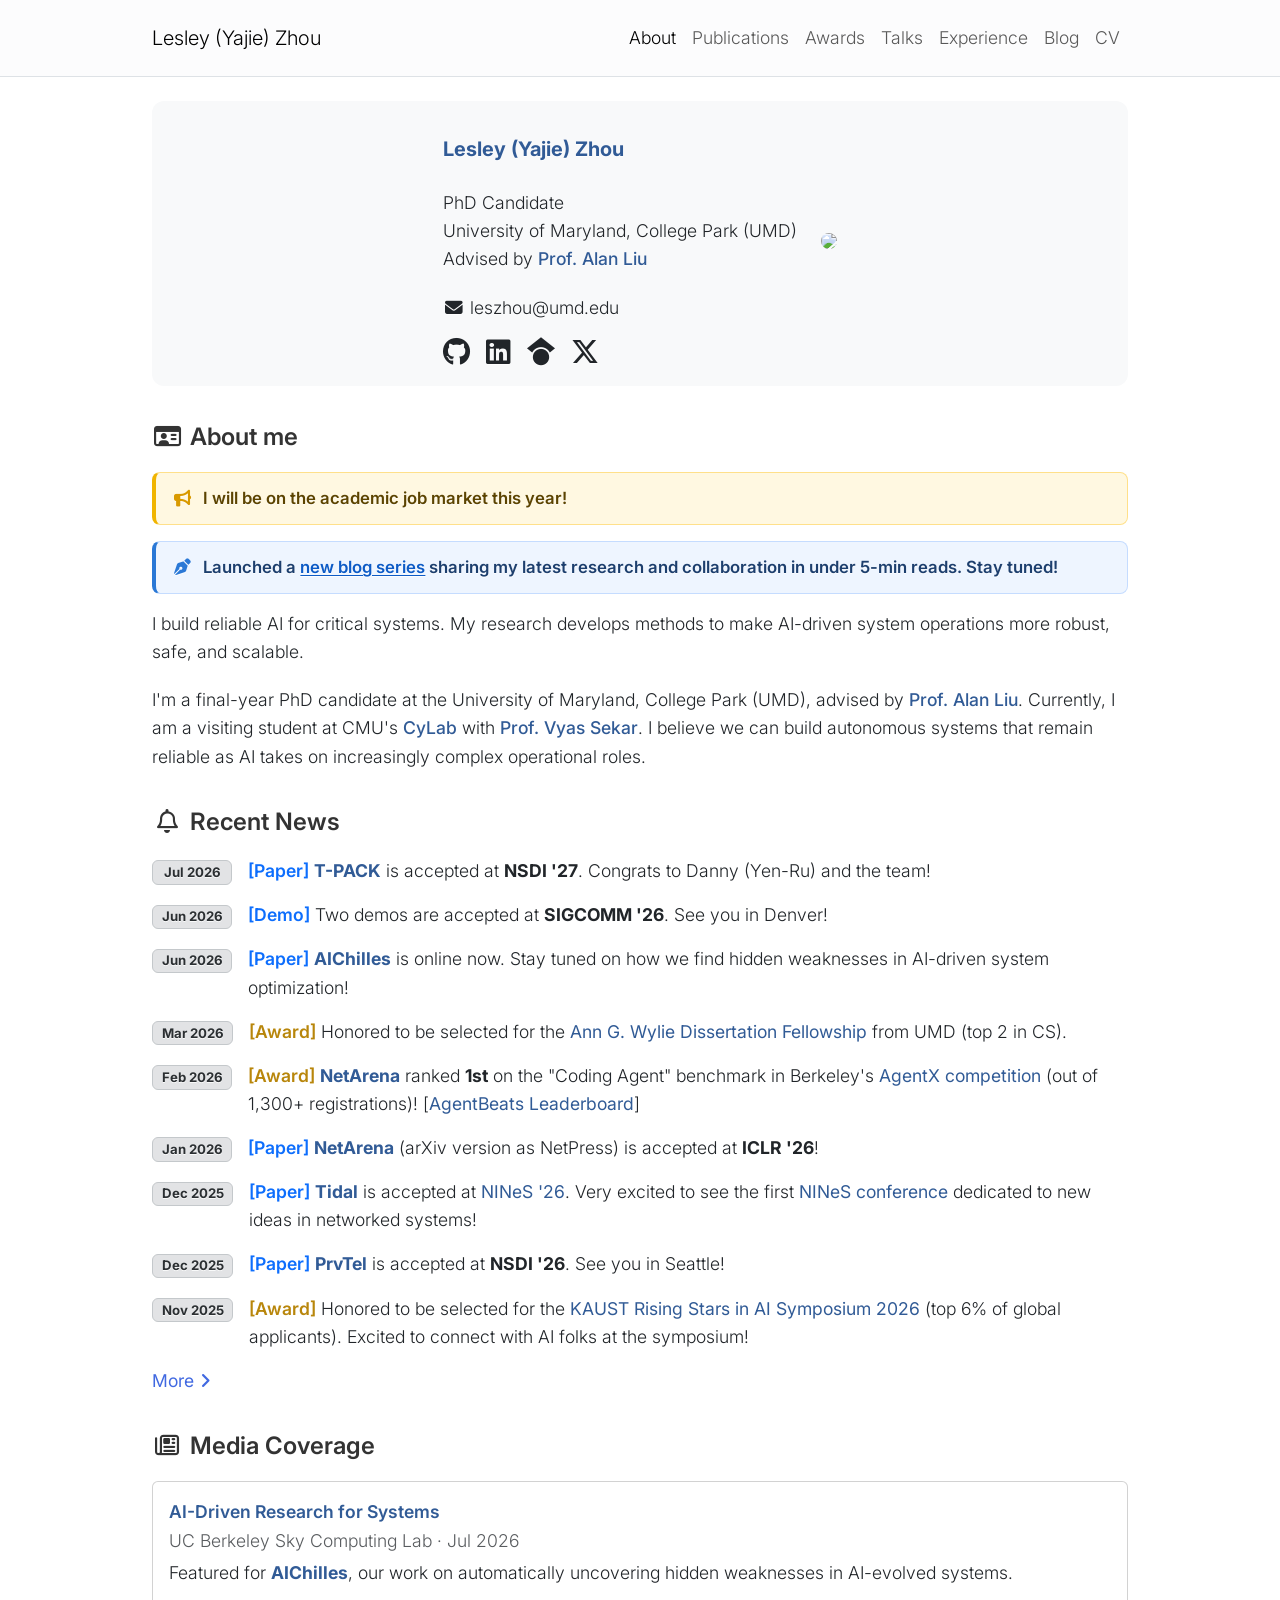
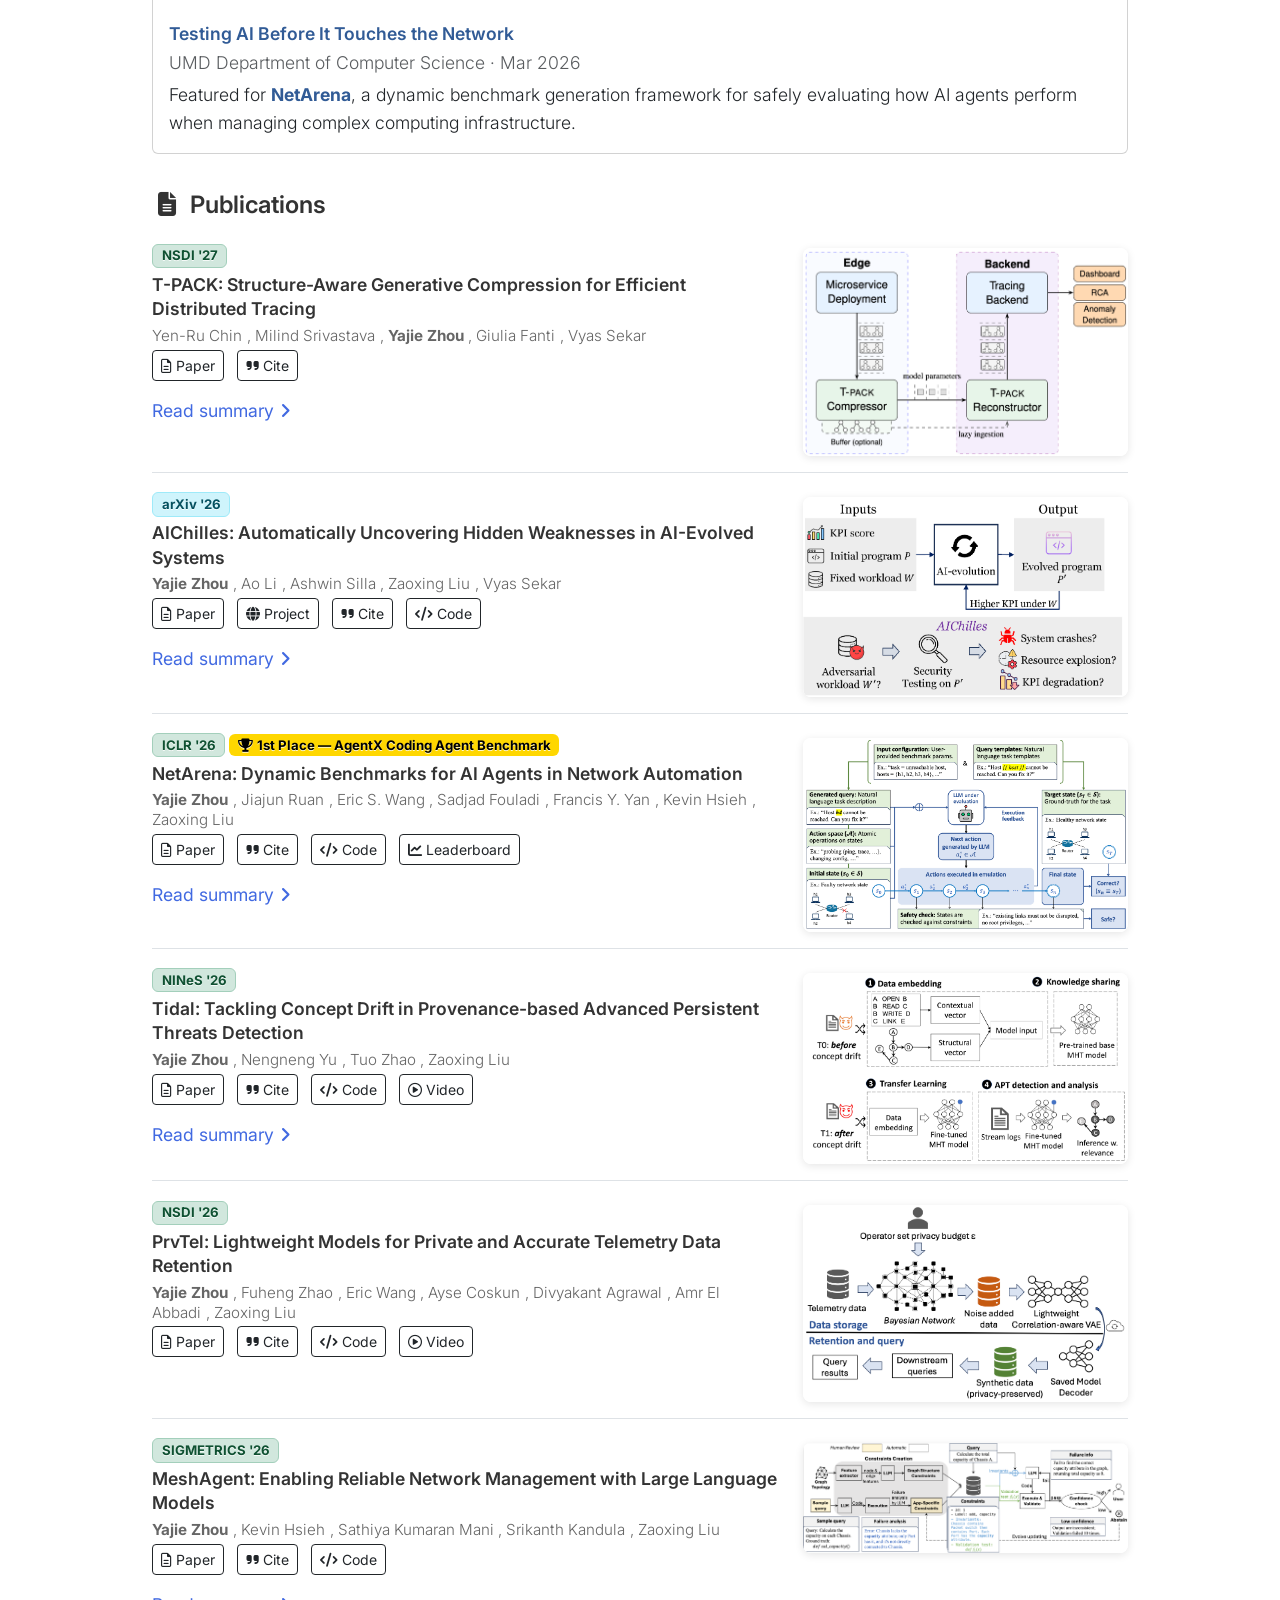
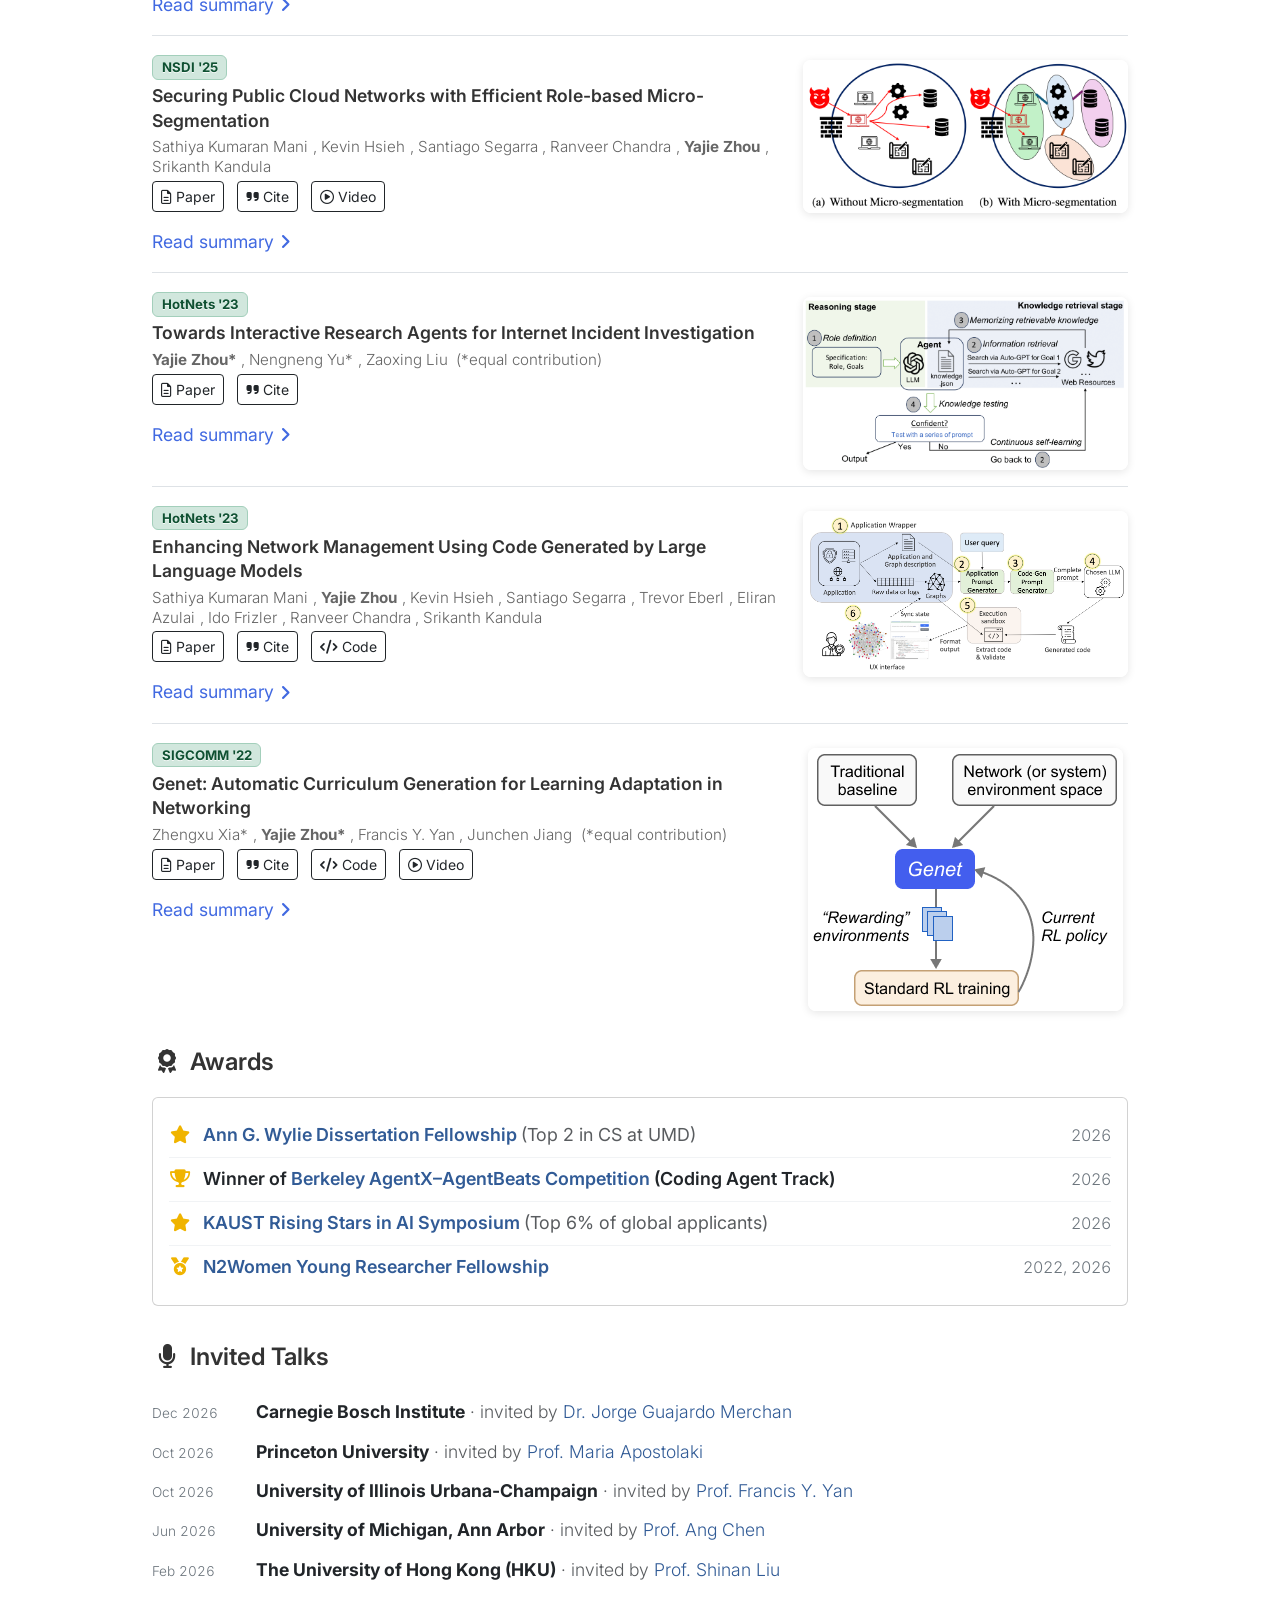
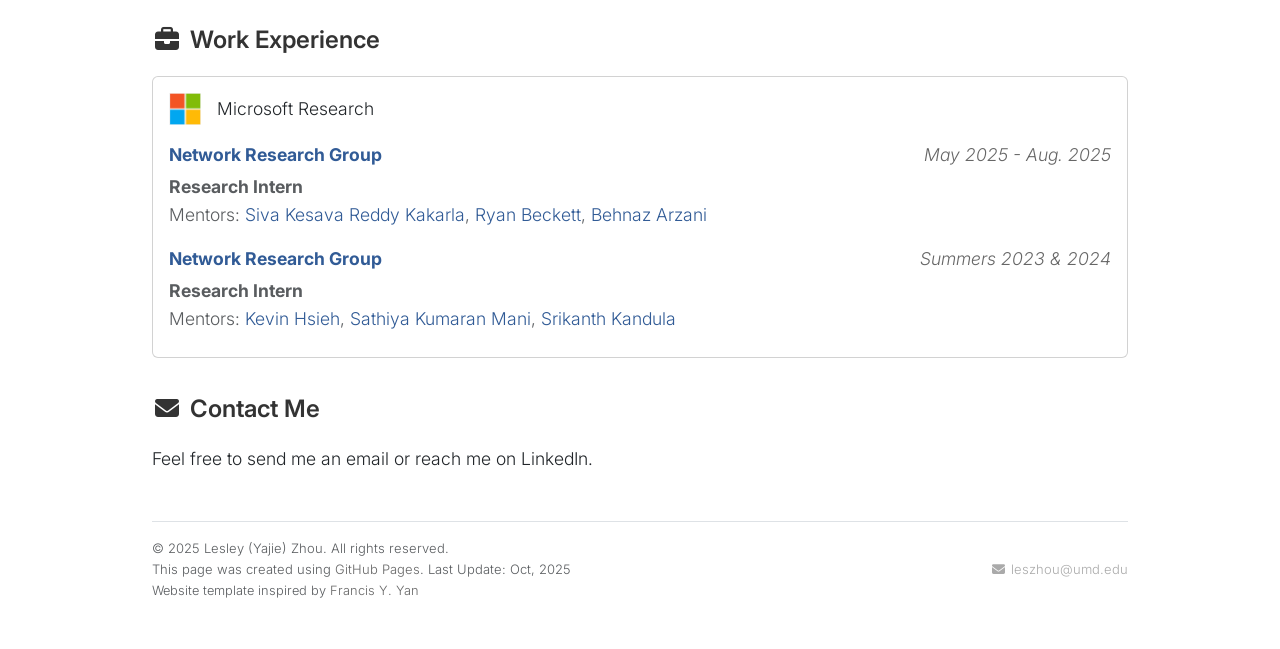
==== commit 9e186110: "Add blog-launch highlight to homepage and update blog read times Co-Authored-By: Claude Opus 5.5 (1M" ====
--- a/index.html
+++ b/index.html
@@ -181,6 +181,21 @@
       .job-market i {
         color: #d99a00;
       }
+      /* Blog-launch highlight: same shape as .job-market, blue accent */
+      .job-market.blog-launch {
+        background: #eef5ff;
+        border-color: #c5dcff;
+        border-left-color: #2a78d6;
+        color: #1d3f6e;
+      }
+      .job-market.blog-launch i {
+        color: #2a78d6;
+      }
+      .job-market.blog-launch a {
+        color: #0d5bc6;
+        text-decoration: underline;
+        text-underline-offset: 2px;
+      }
       
       .paper-title {
         font-size: 1.1rem;
@@ -378,6 +393,10 @@
       <div class="job-market">
         <i class="fa-solid fa-bullhorn fa-fw"></i>
         <span>I will be on the academic job market this year!</span>
+      </div>
+      <div class="job-market blog-launch">
+        <i class="fa-solid fa-pen-nib fa-fw"></i>
+        <span>Launched a <a href="blog/index.html">new blog series</a> sharing my latest research and collaboration in under 5-min reads. Stay tuned!</span>
       </div>
       <p>
         I build reliable AI for critical systems. My research develops methods to make AI-driven system operations more robust, safe, and scalable.
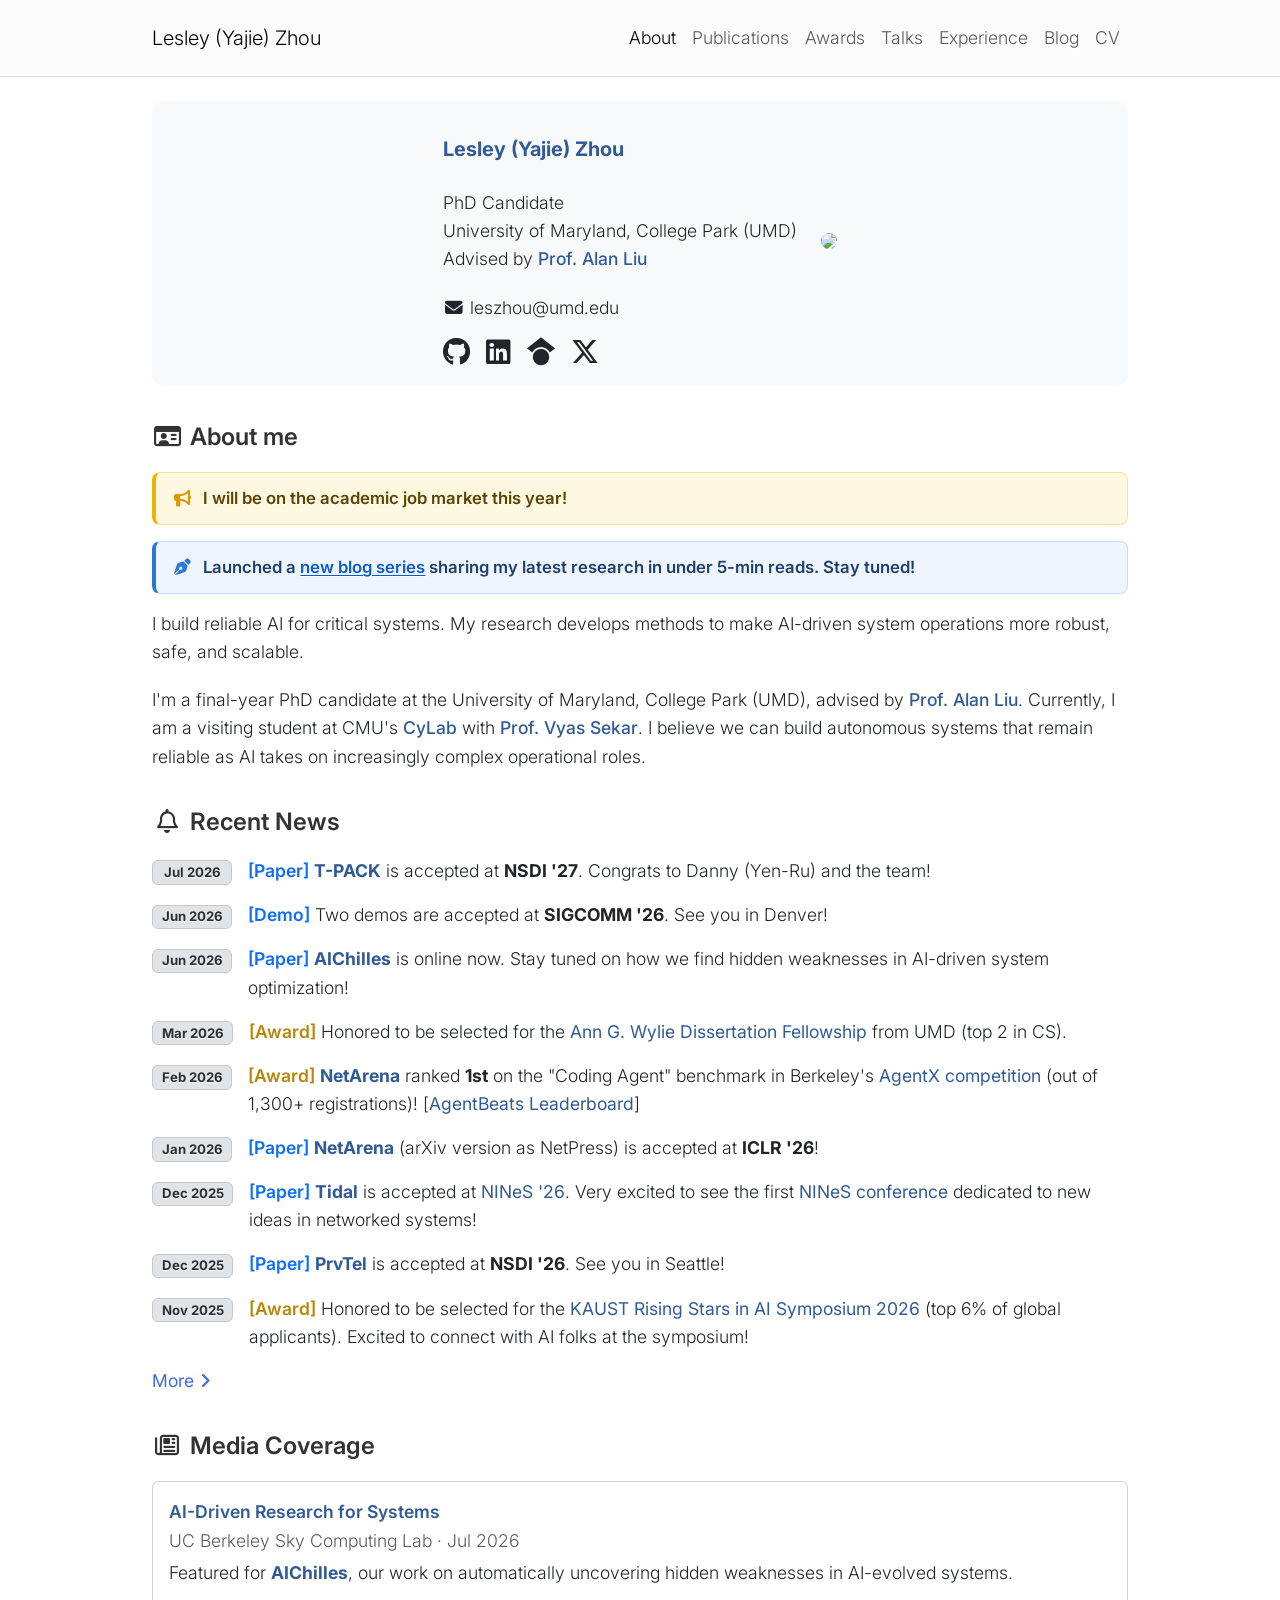
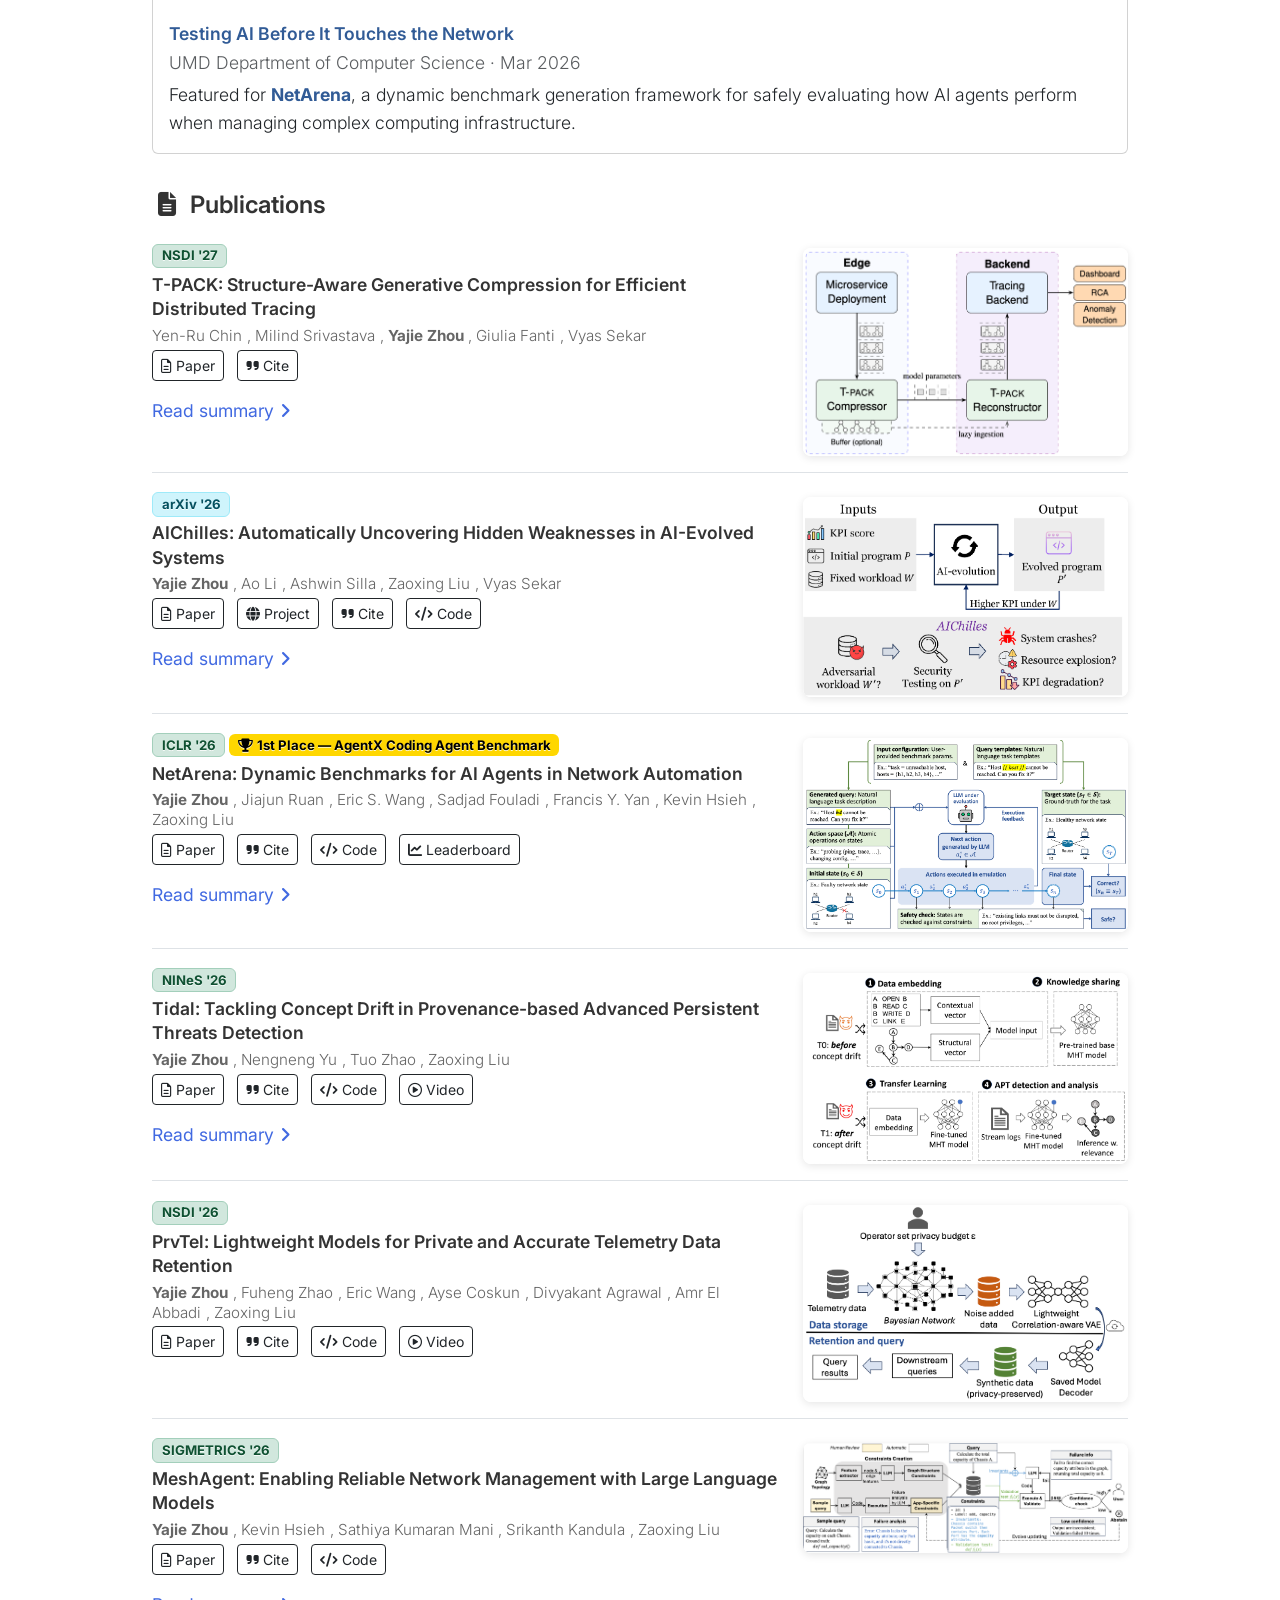
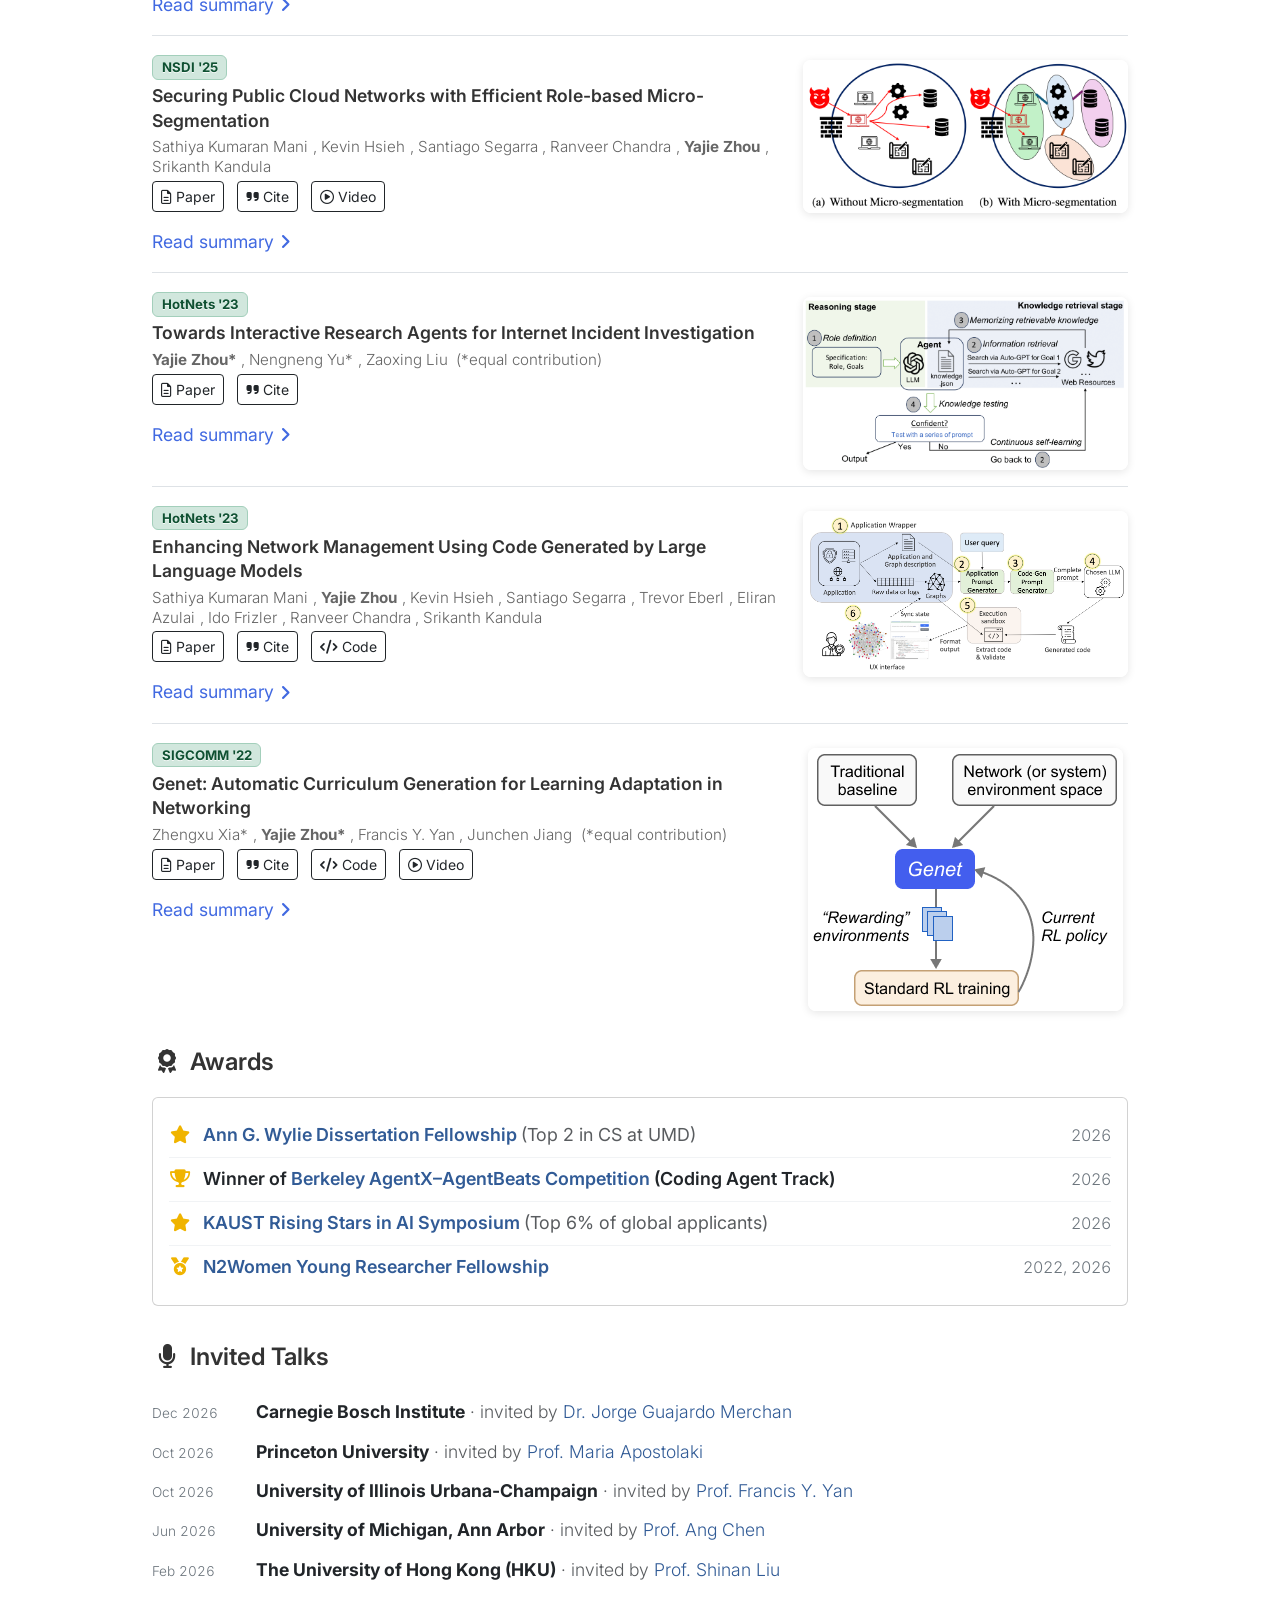
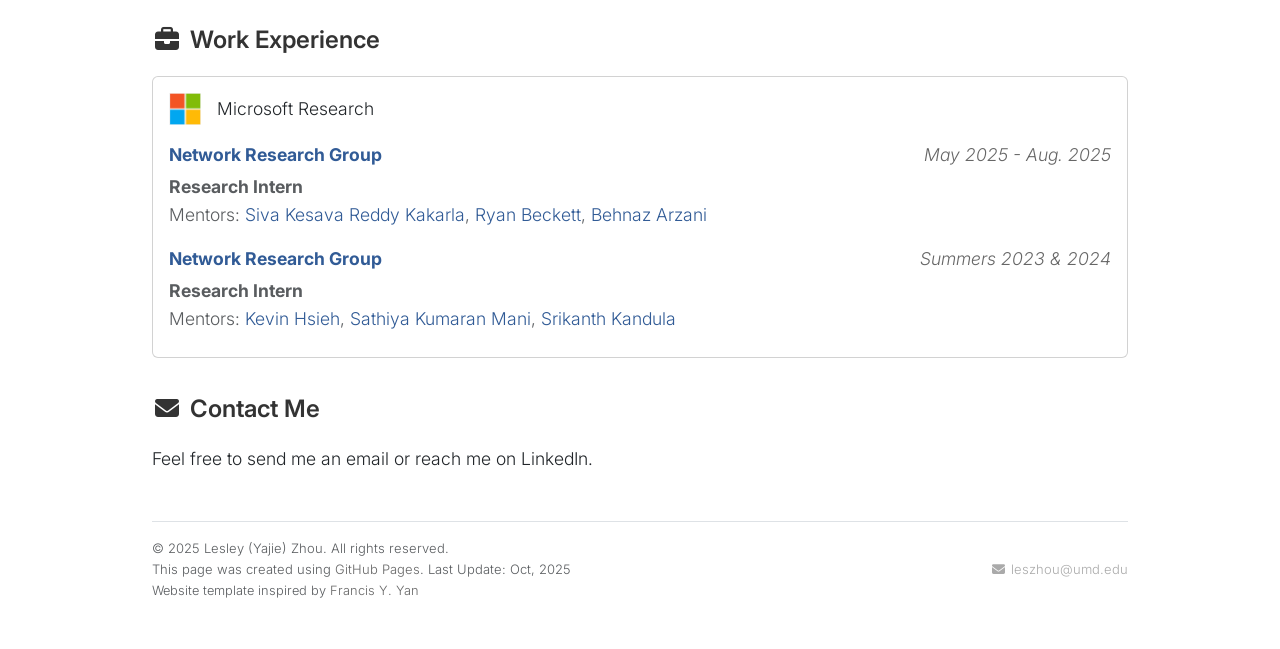
==== commit e0785ca4: "Shorten blog-launch highlight on homepage Co-Authored-By: Claude Opus 5.5 (1M context) <noreply@anth" ====
--- a/index.html
+++ b/index.html
@@ -396,7 +396,7 @@
       </div>
       <div class="job-market blog-launch">
         <i class="fa-solid fa-pen-nib fa-fw"></i>
-        <span>Launched a <a href="blog/index.html">new blog series</a> sharing my latest research and collaboration in under 5-min reads. Stay tuned!</span>
+        <span>Launched a <a href="blog/index.html">new blog series</a> sharing my latest research in under 5-min reads. Stay tuned!</span>
       </div>
       <p>
         I build reliable AI for critical systems. My research develops methods to make AI-driven system operations more robust, safe, and scalable.
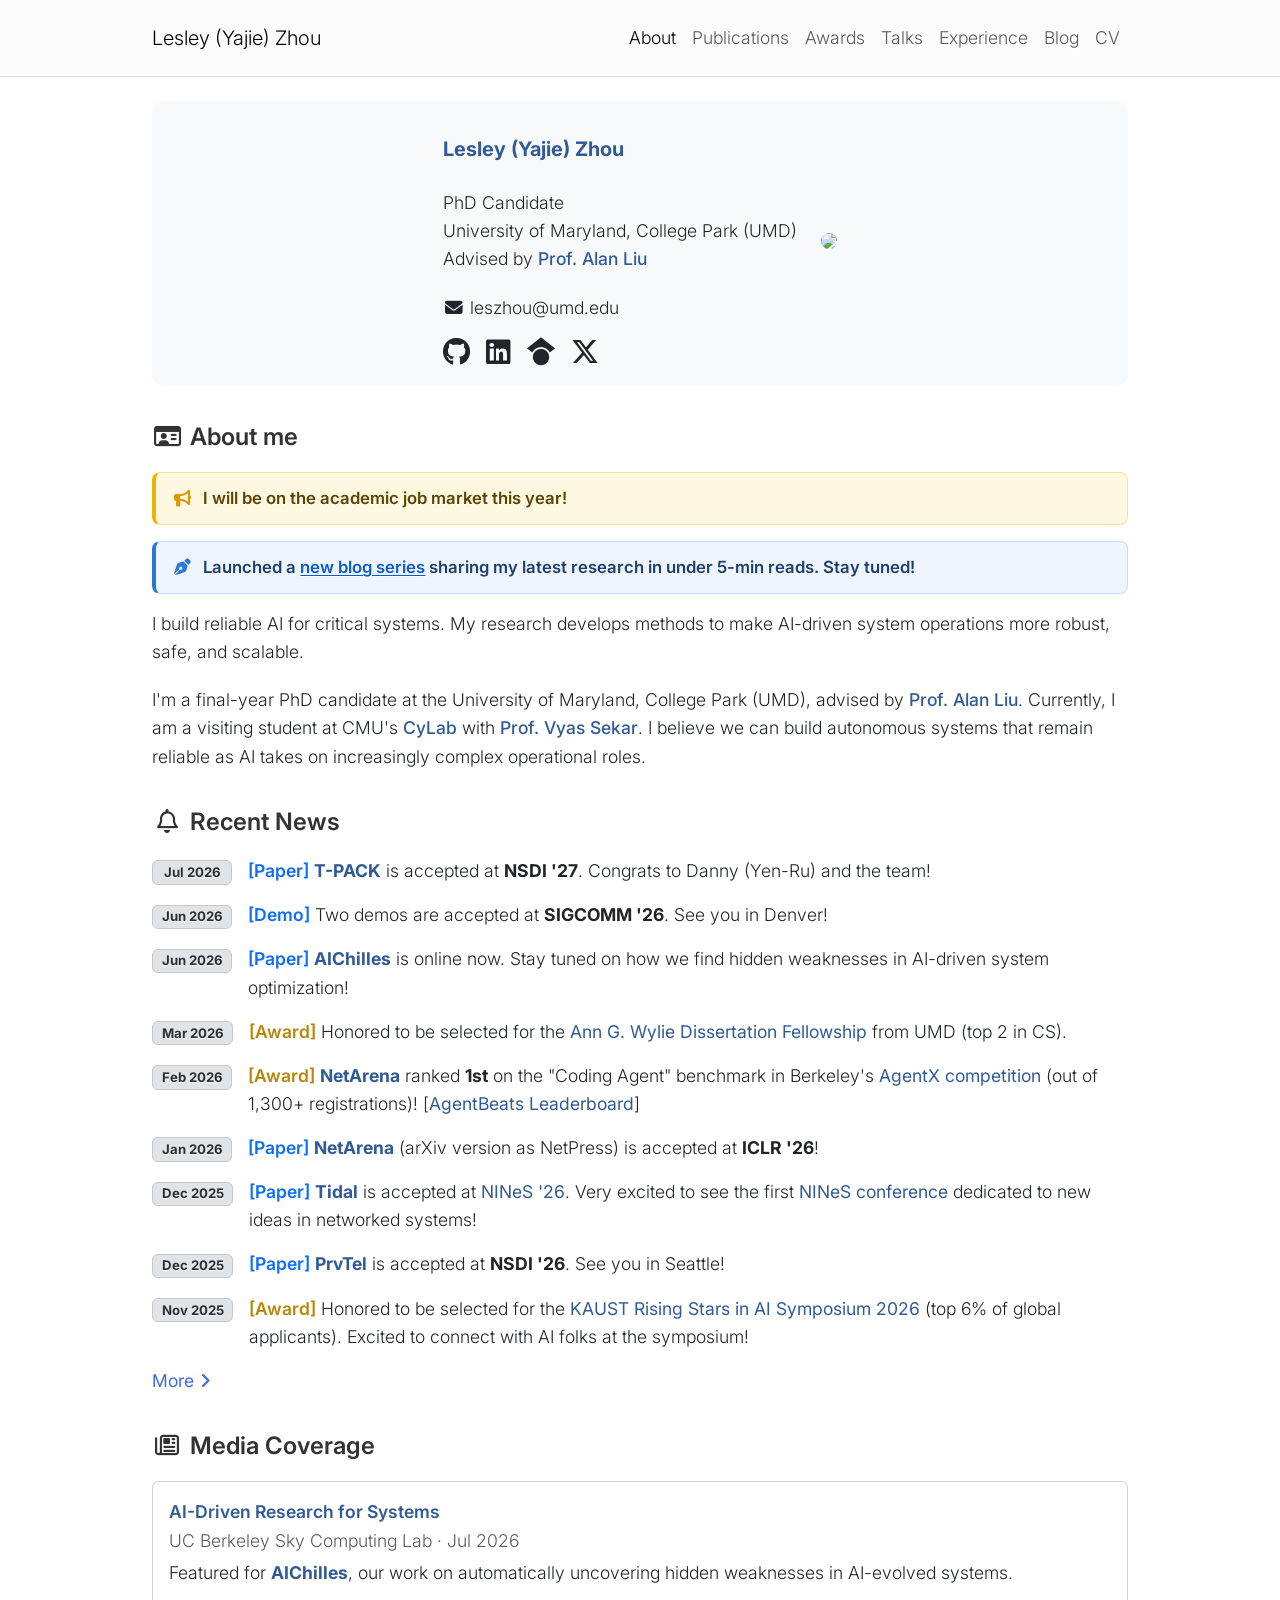
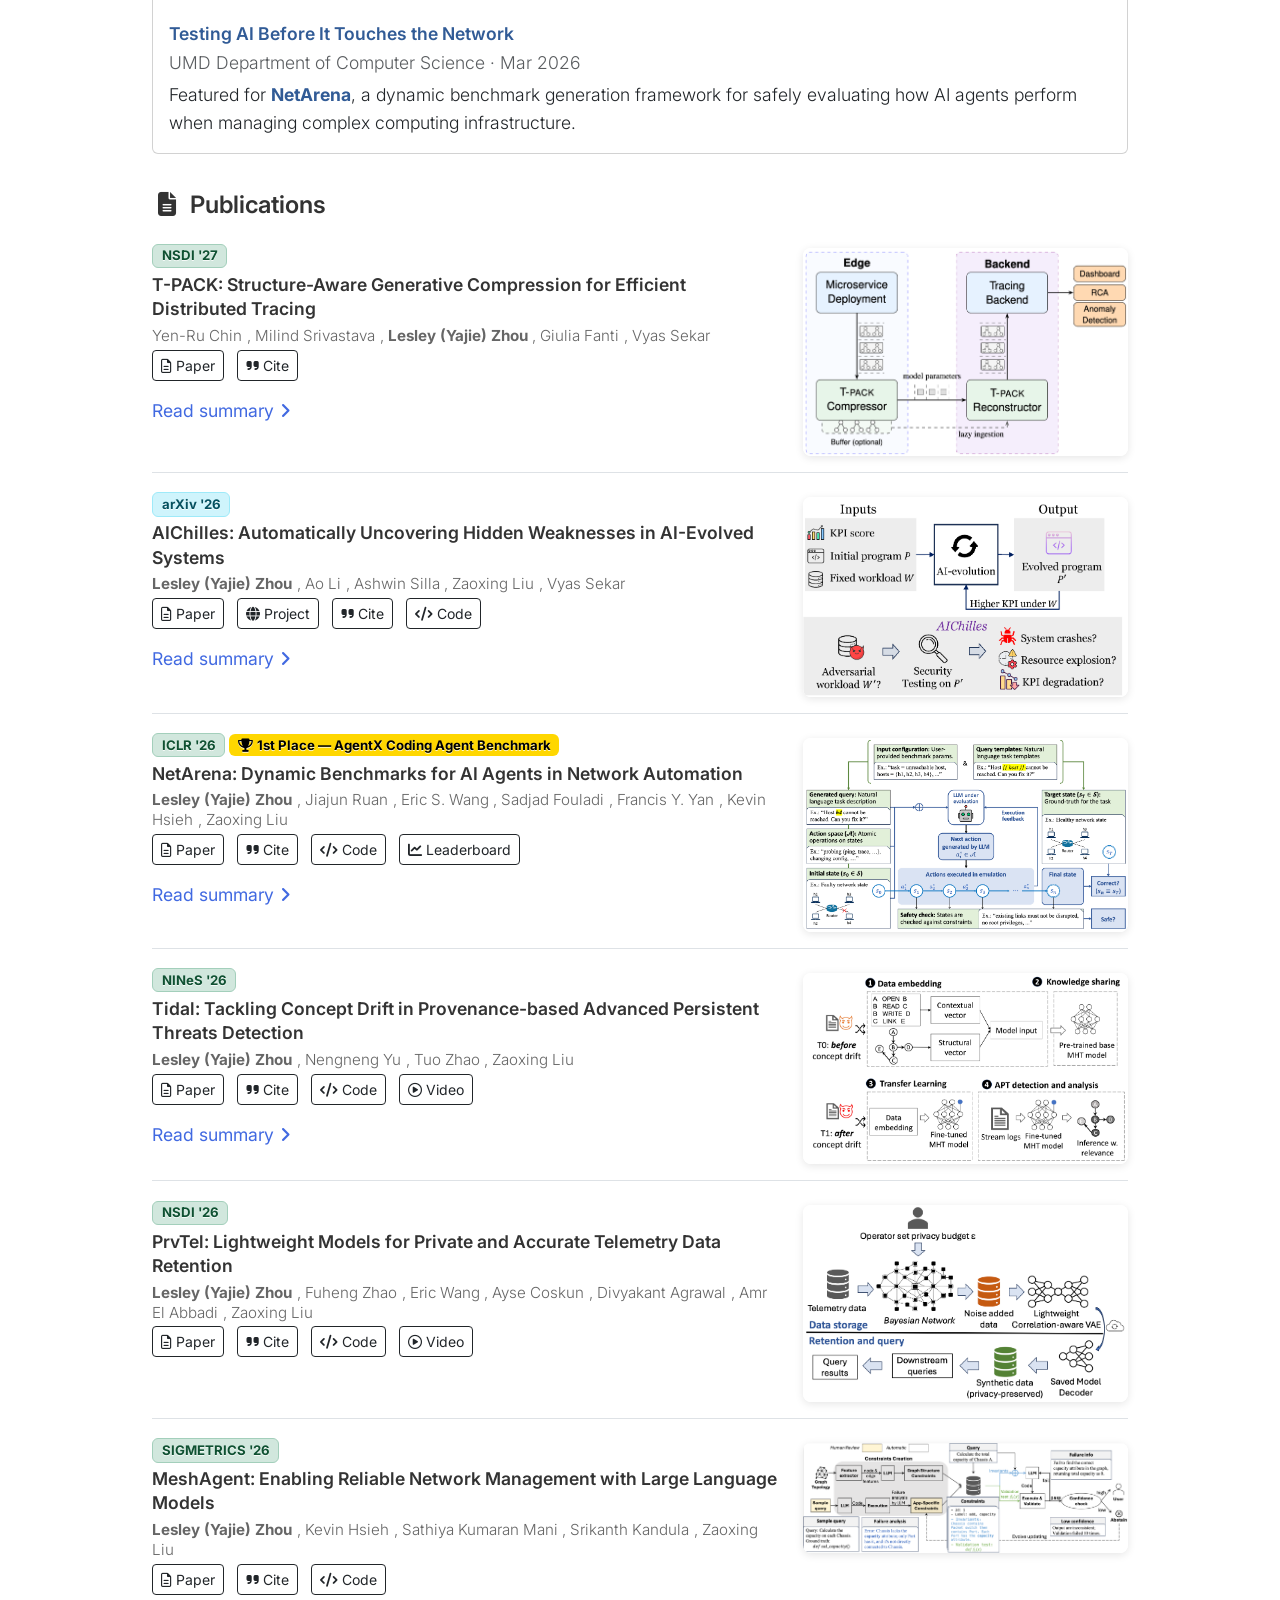
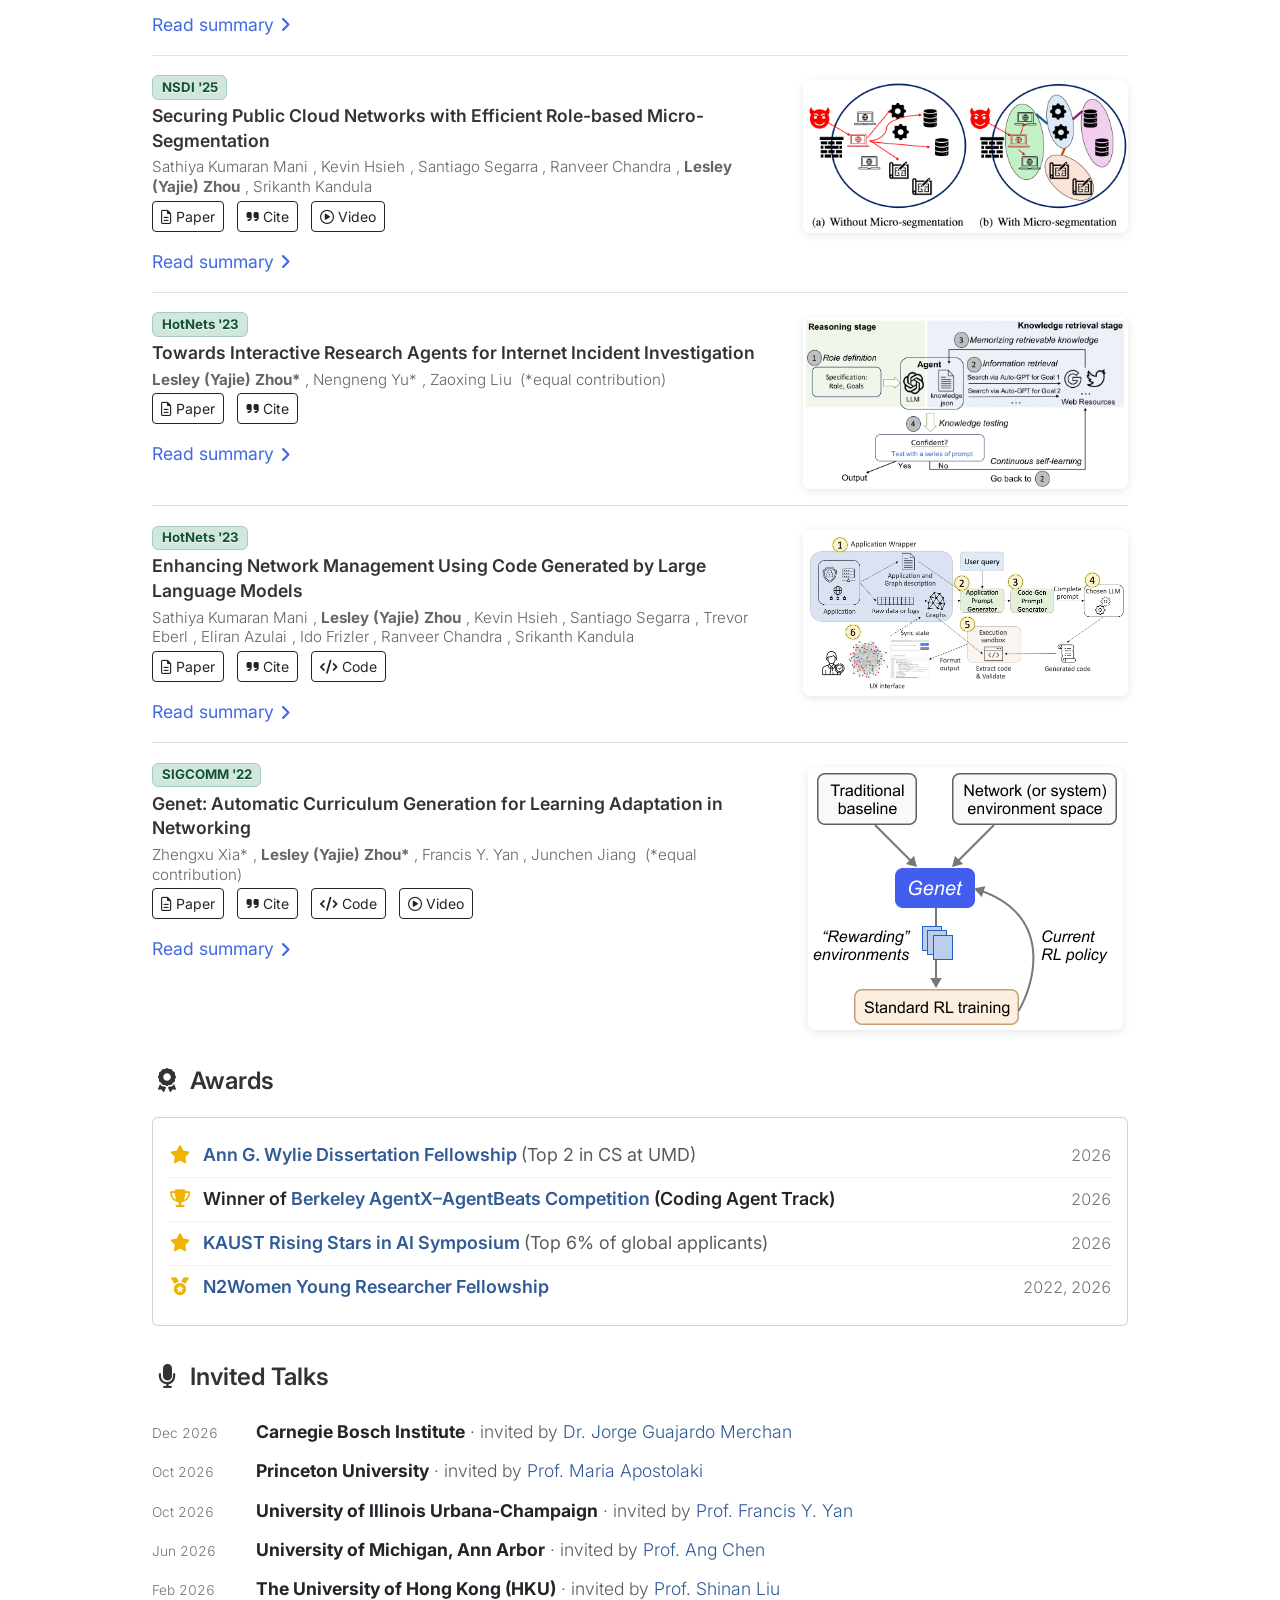
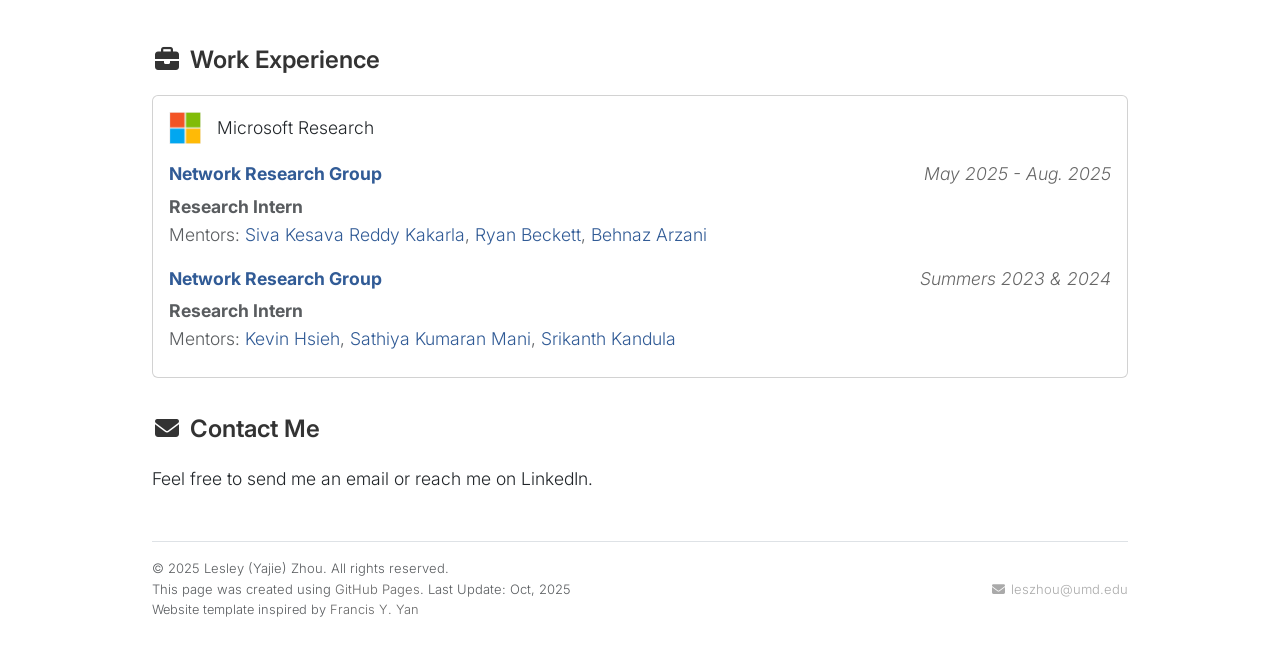
==== commit 0ea28009: "Add AIChilles research credit and use "Lesley (Yajie) Zhou" across site Add a "Research by" line lin" ====
--- a/index.html
+++ b/index.html
@@ -511,7 +511,7 @@
             </div>
             <div class="paper-title mt-1">T-PACK: Structure-Aware Generative Compression for Efficient Distributed Tracing</div>
             <div class="paper-authors mt-1">
-              <span>Yen-Ru Chin</span>, <span>Milind Srivastava</span>, <span><strong>Yajie Zhou</strong></span>, <span>Giulia Fanti</span>, <span>Vyas Sekar</span>
+              <span>Yen-Ru Chin</span>, <span>Milind Srivastava</span>, <span><strong>Lesley (Yajie) Zhou</strong></span>, <span>Giulia Fanti</span>, <span>Vyas Sekar</span>
             </div>
             <div class="paper-links mt-1">
               <a role="button" class="btn btn-sm btn-outline-dark" href="https://www.usenix.org/conference/nsdi27/presentation/chin" target="_blank" rel="noopener"><i class="fa-regular fa-file-lines"></i> Paper</a>
@@ -547,7 +547,7 @@
             </div>
             <div class="paper-title mt-1">AIChilles: Automatically Uncovering Hidden Weaknesses in AI-Evolved Systems</div>
             <div class="paper-authors mt-1">
-              <span><strong>Yajie Zhou</strong></span>, <span>Ao Li</span>, <span>Ashwin Silla</span>, <span>Zaoxing Liu</span>, <span>Vyas Sekar</span>
+              <span><strong>Lesley (Yajie) Zhou</strong></span>, <span>Ao Li</span>, <span>Ashwin Silla</span>, <span>Zaoxing Liu</span>, <span>Vyas Sekar</span>
             </div>
             <div class="paper-links mt-1">
               <a role="button" class="btn btn-sm btn-outline-dark" href="https://arxiv.org/abs/2606.15834"><i class="fa-regular fa-file-lines"></i> Paper</a>
@@ -587,7 +587,7 @@
             </div>
             <div class="paper-title mt-1">NetArena: Dynamic Benchmarks for AI Agents in Network Automation</div>
             <div class="paper-authors mt-1">
-              <span><strong>Yajie Zhou</strong></span>, <span>Jiajun Ruan</span>, <span>Eric S. Wang</span>, <span>Sadjad Fouladi</span>, <span>Francis Y. Yan</span>, <span>Kevin Hsieh</span>, <span>Zaoxing Liu</span>
+              <span><strong>Lesley (Yajie) Zhou</strong></span>, <span>Jiajun Ruan</span>, <span>Eric S. Wang</span>, <span>Sadjad Fouladi</span>, <span>Francis Y. Yan</span>, <span>Kevin Hsieh</span>, <span>Zaoxing Liu</span>
             </div>
             <div class="paper-links mt-1">
               <a role="button" class="btn btn-sm btn-outline-dark" href="https://openreview.net/forum?id=BPVPOtzoOz"><i class="fa-regular fa-file-lines"></i> Paper</a>
@@ -627,7 +627,7 @@
             </div>
             <div class="paper-title mt-1">Tidal: Tackling Concept Drift in Provenance-based Advanced Persistent Threats Detection</div>
             <div class="paper-authors mt-1">
-              <span><strong>Yajie Zhou</strong></span>, <span>Nengneng Yu</span>, <span>Tuo Zhao</span>, <span>Zaoxing Liu</span>
+              <span><strong>Lesley (Yajie) Zhou</strong></span>, <span>Nengneng Yu</span>, <span>Tuo Zhao</span>, <span>Zaoxing Liu</span>
             </div>
             <div class="paper-links mt-1">
               <a role="button" class="btn btn-sm btn-outline-dark" href="https://drops.dagstuhl.de/storage/01oasics/oasics-vol139-nines2026/OASIcs.NINeS.2026.1/OASIcs.NINeS.2026.1.pdf"><i class="fa-regular fa-file-lines"></i> Paper</a>
@@ -665,7 +665,7 @@
             </div>
             <div class="paper-title mt-1">PrvTel: Lightweight Models for Private and Accurate Telemetry Data Retention</div>
             <div class="paper-authors mt-1">
-              <span><strong>Yajie Zhou</strong></span>, <span>Fuheng Zhao</span>, <span>Eric Wang</span>, <span>Ayse Coskun</span>, <span>Divyakant Agrawal</span>, <span>Amr El Abbadi</span>, <span>Zaoxing Liu</span>
+              <span><strong>Lesley (Yajie) Zhou</strong></span>, <span>Fuheng Zhao</span>, <span>Eric Wang</span>, <span>Ayse Coskun</span>, <span>Divyakant Agrawal</span>, <span>Amr El Abbadi</span>, <span>Zaoxing Liu</span>
             </div>
             <div class="paper-links mt-1">
               <a role="button" class="btn btn-sm btn-outline-dark" href="https://www.usenix.org/conference/nsdi26/presentation/zhou-yajie" target="_blank" rel="noopener"><i class="fa-regular fa-file-lines"></i> Paper</a>
@@ -691,7 +691,7 @@
             </div>
             <div class="paper-title mt-1">MeshAgent: Enabling Reliable Network Management with Large Language Models</div>
             <div class="paper-authors mt-1">
-              <span><strong>Yajie Zhou</strong></span>, <span>Kevin Hsieh</span>, <span>Sathiya Kumaran Mani</span>, <span>Srikanth Kandula</span>, <span>Zaoxing Liu</span>
+              <span><strong>Lesley (Yajie) Zhou</strong></span>, <span>Kevin Hsieh</span>, <span>Sathiya Kumaran Mani</span>, <span>Srikanth Kandula</span>, <span>Zaoxing Liu</span>
             </div>
             <div class="paper-links mt-1">
               <a role="button" class="btn btn-sm btn-outline-dark" href="https://dl.acm.org/doi/pdf/10.1145/3771567"><i class="fa-regular fa-file-lines"></i> Paper</a>
@@ -731,7 +731,7 @@
             </div>
             <div class="paper-title mt-1">Securing Public Cloud Networks with Efficient Role-based Micro-Segmentation</div>
             <div class="paper-authors mt-1">
-              <span>Sathiya Kumaran Mani</span>, <span>Kevin Hsieh</span>, <span>Santiago Segarra</span>, <span>Ranveer Chandra</span>, <span><strong>Yajie Zhou</strong></span>, <span>Srikanth Kandula</span>
+              <span>Sathiya Kumaran Mani</span>, <span>Kevin Hsieh</span>, <span>Santiago Segarra</span>, <span>Ranveer Chandra</span>, <span><strong>Lesley (Yajie) Zhou</strong></span>, <span>Srikanth Kandula</span>
             </div>
             <div class="paper-links mt-1">
               <a role="button" class="btn btn-sm btn-outline-dark" href="https://www.usenix.org/system/files/nsdi25-mani.pdf"><i class="fa-regular fa-file-lines"></i> Paper</a>
@@ -769,7 +769,7 @@
             </div>
             <div class="paper-title mt-1">Towards Interactive Research Agents for Internet Incident Investigation</div>
             <div class="paper-authors mt-1">
-              <span><strong>Yajie Zhou*</strong></span>, <span>Nengneng Yu*</span>, <span>Zaoxing Liu</span>
+              <span><strong>Lesley (Yajie) Zhou*</strong></span>, <span>Nengneng Yu*</span>, <span>Zaoxing Liu</span>
               (*equal contribution)
             </div>
             <div class="paper-links mt-1">
@@ -807,7 +807,7 @@
             </div>
             <div class="paper-title mt-1">Enhancing Network Management Using Code Generated by Large Language Models</div>
             <div class="paper-authors mt-1">
-              <span>Sathiya Kumaran Mani</span>, <span><strong>Yajie Zhou</strong></span>, <span>Kevin Hsieh</span>, <span>Santiago Segarra</span>, <span>Trevor Eberl</span>, <span>Eliran Azulai</span>, <span>Ido Frizler</span>, <span>Ranveer Chandra</span>, <span>Srikanth Kandula</span>
+              <span>Sathiya Kumaran Mani</span>, <span><strong>Lesley (Yajie) Zhou</strong></span>, <span>Kevin Hsieh</span>, <span>Santiago Segarra</span>, <span>Trevor Eberl</span>, <span>Eliran Azulai</span>, <span>Ido Frizler</span>, <span>Ranveer Chandra</span>, <span>Srikanth Kandula</span>
             </div>
             <div class="paper-links mt-1">
               <a role="button" class="btn btn-sm btn-outline-dark" href="https://conferences.sigcomm.org/hotnets/2023/papers/hotnets23_mani_zhou.pdf"><i class="fa-regular fa-file-lines"></i> Paper</a>
@@ -845,7 +845,7 @@
             </div>
             <div class="paper-title mt-1">Genet: Automatic Curriculum Generation for Learning Adaptation in Networking</div>
             <div class="paper-authors mt-1">
-              <span>Zhengxu Xia*</span>, <span><strong>Yajie Zhou*</strong></span>, <span>Francis Y. Yan</span>, <span>Junchen Jiang</span>
+              <span>Zhengxu Xia*</span>, <span><strong>Lesley (Yajie) Zhou*</strong></span>, <span>Francis Y. Yan</span>, <span>Junchen Jiang</span>
               (*equal contribution)
             </div>
             <div class="paper-links mt-1">
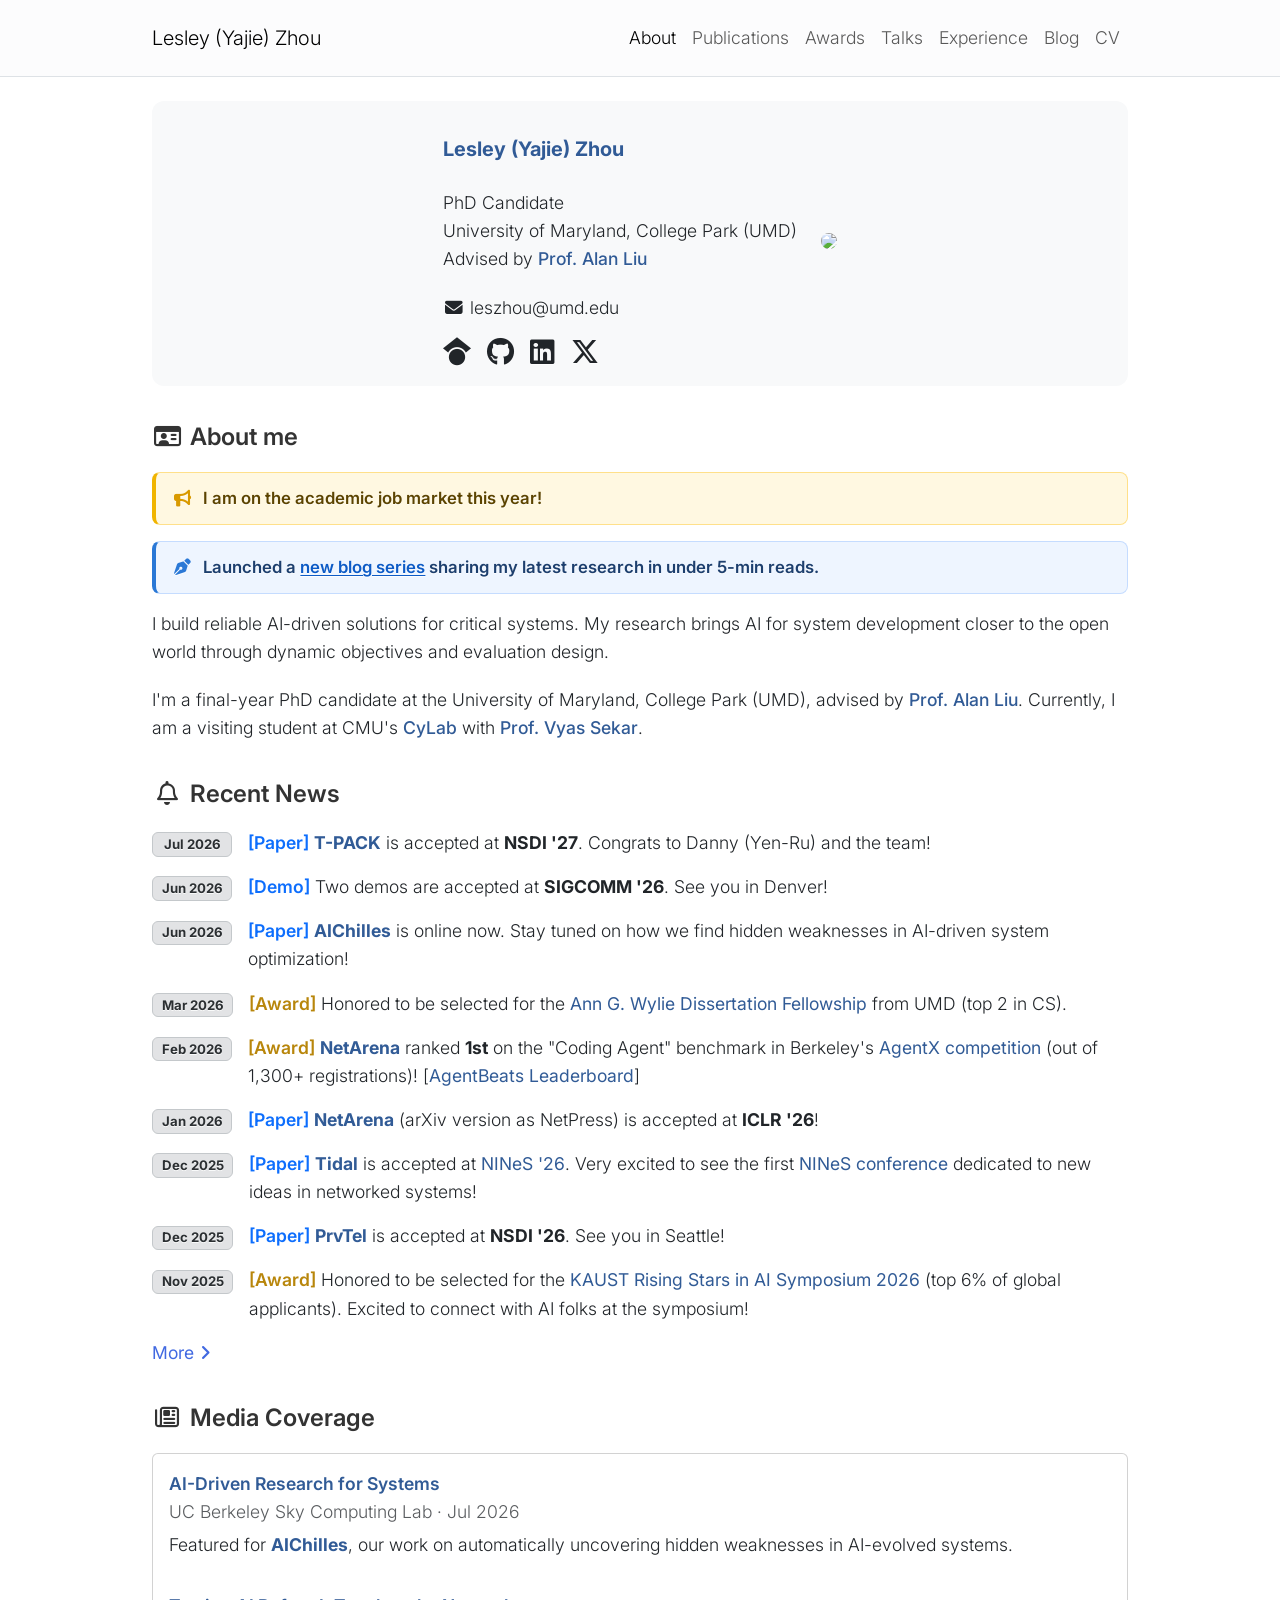
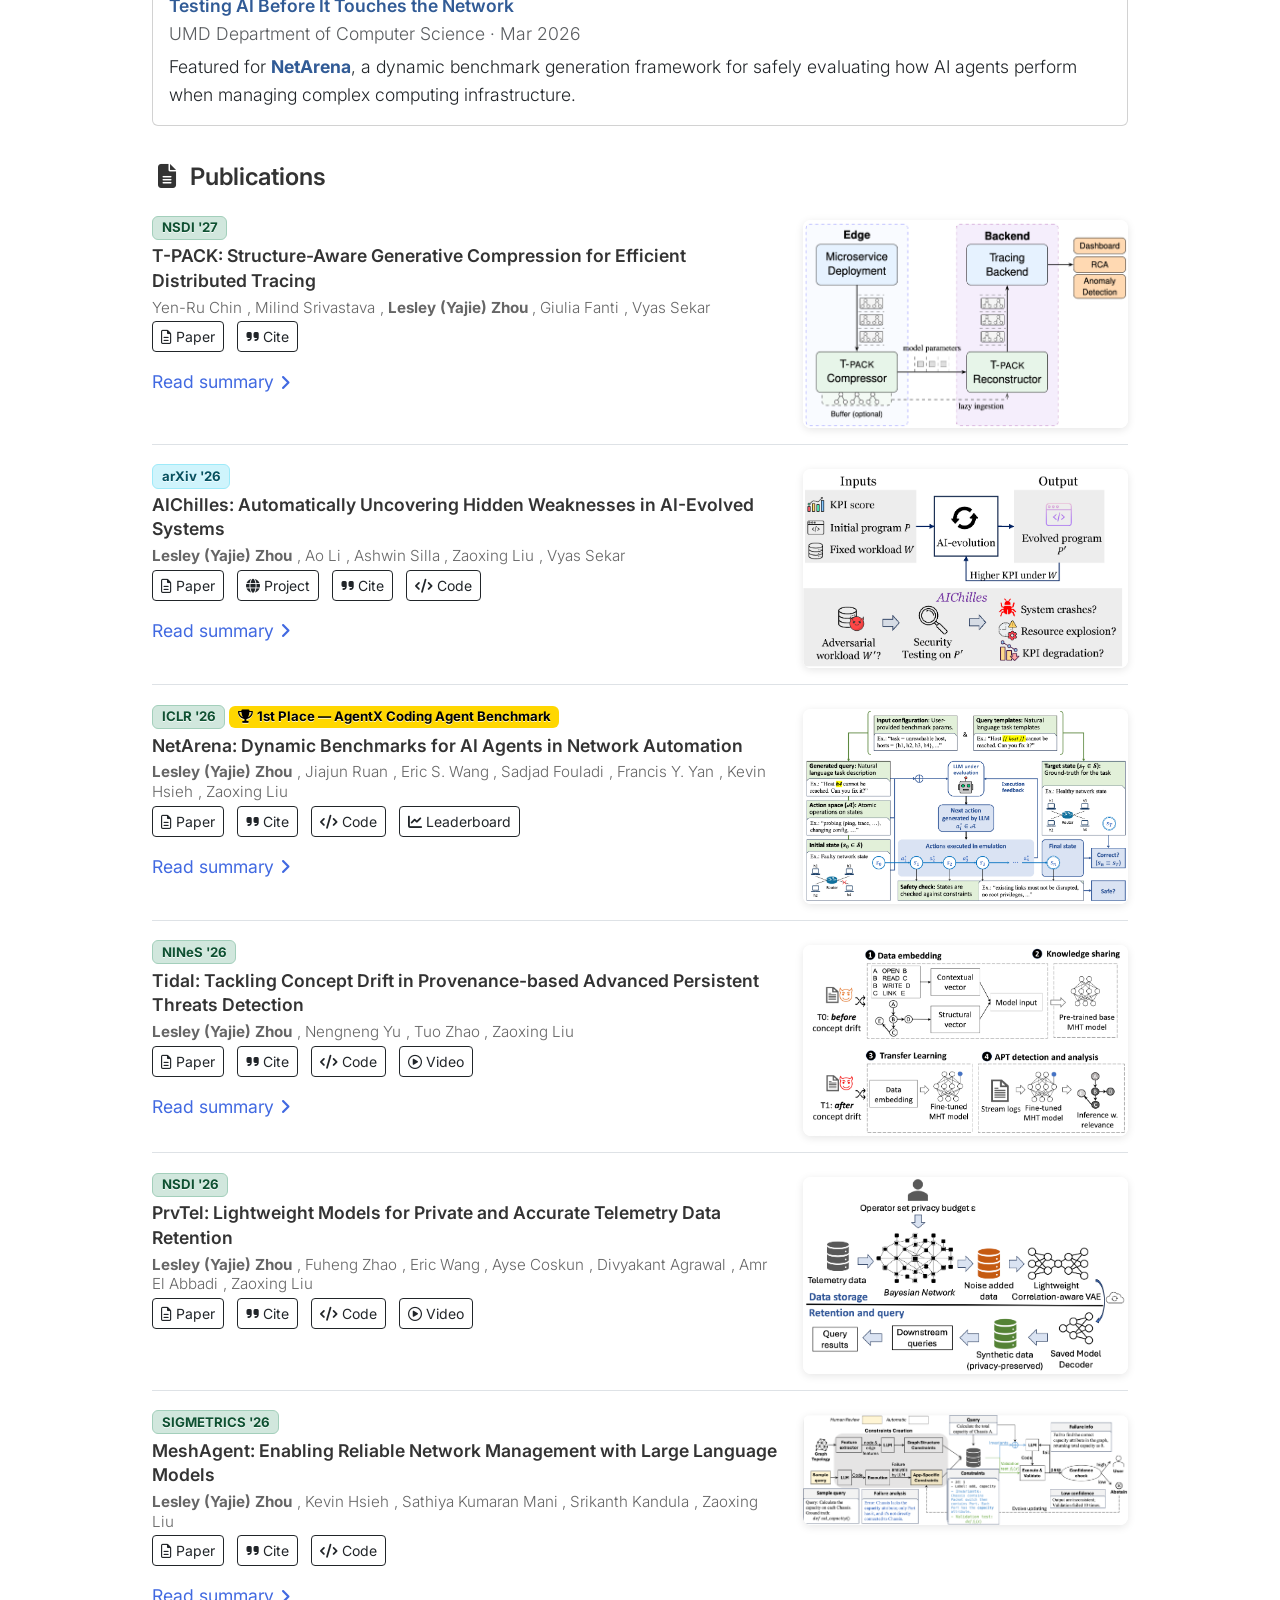
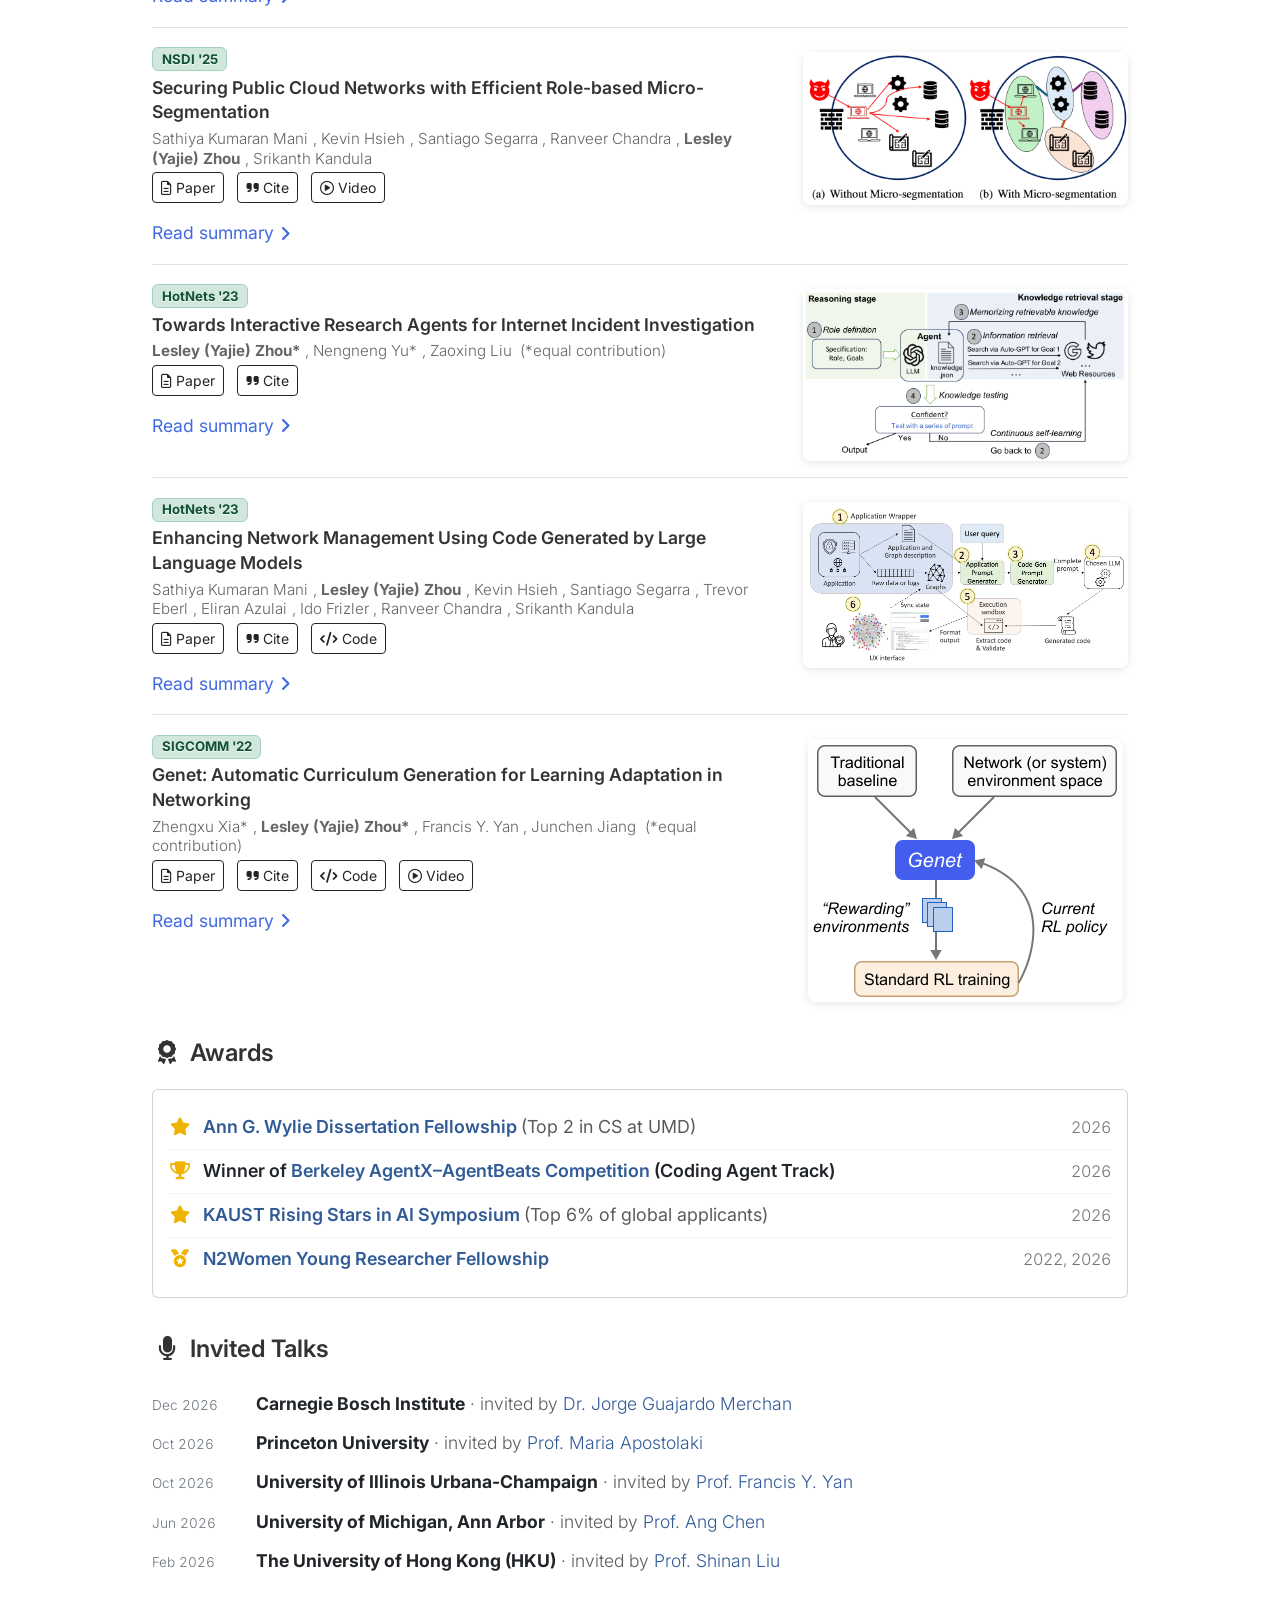
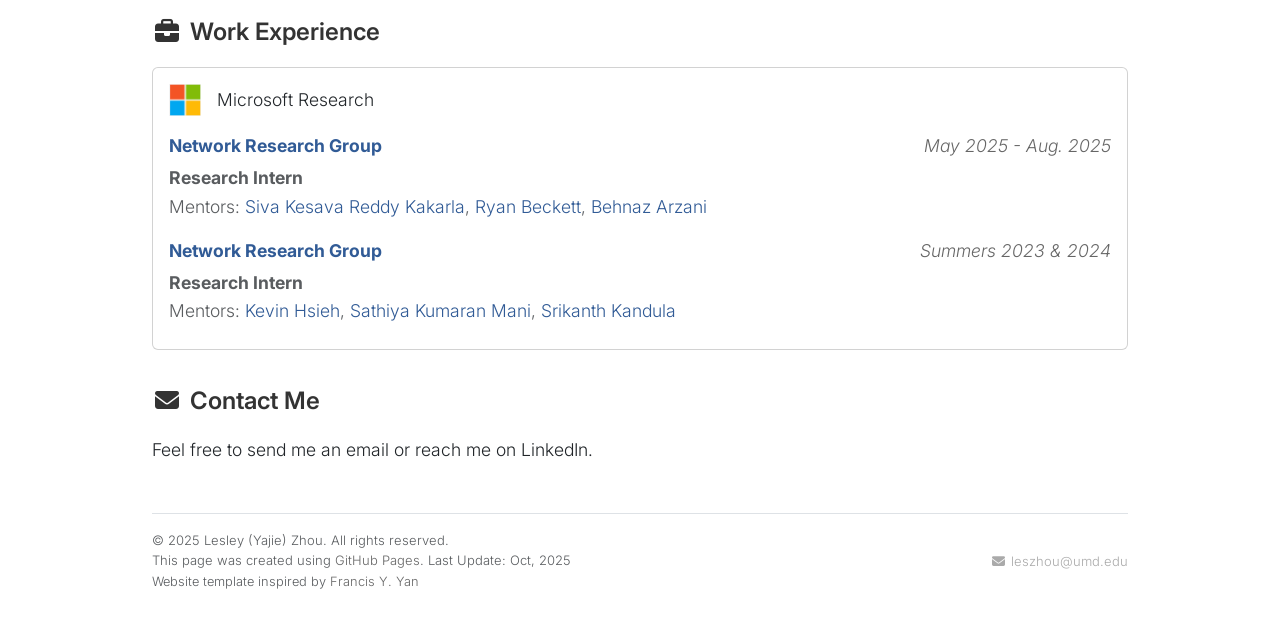
==== commit a222f121: "Update CV, intro, job market note, and social icon order Co-Authored-By: Claude Opus 5.5 <noreply@an" ====
--- a/index.html
+++ b/index.html
@@ -370,12 +370,12 @@
           </div>
           
           <div class="d-flex align-items-center mt-3 gap-3">
+            <a class="text-body" href="https://scholar.google.com/citations?user=j_tC_xsAAAAJ&hl=en" data-bs-toggle="tooltip" data-bs-title="Google Scholar">
+              <i class="fa-brands fa-google-scholar" style="font-size: 28px;"></i></a>
             <a class="text-body" href="https://github.com/lesleychou" data-bs-toggle="tooltip" data-bs-title="GitHub">
               <i class="fa-brands fa-github" style="font-size: 28px;"></i></a>
             <a class="text-body" href="https://www.linkedin.com/in/lesley-yajie-zhou-84515a169/" data-bs-toggle="tooltip" data-bs-title="LinkedIn">
               <i class="fa-brands fa-linkedin" style="font-size: 28px;"></i></a>
-            <a class="text-body" href="https://scholar.google.com/citations?user=j_tC_xsAAAAJ&hl=en" data-bs-toggle="tooltip" data-bs-title="Google Scholar">
-              <i class="fa-brands fa-google-scholar" style="font-size: 28px;"></i></a>
             <a class="text-body" href="https://x.com/LesleyChou339" data-bs-toggle="tooltip" data-bs-title="Twitter">
               <i class="fa-brands fa-x-twitter" style="font-size: 28px;"></i></a>
           </div>
@@ -392,17 +392,17 @@
       </div>
       <div class="job-market">
         <i class="fa-solid fa-bullhorn fa-fw"></i>
-        <span>I will be on the academic job market this year!</span>
+        <span>I am on the academic job market this year!</span>
       </div>
       <div class="job-market blog-launch">
         <i class="fa-solid fa-pen-nib fa-fw"></i>
-        <span>Launched a <a href="blog/index.html">new blog series</a> sharing my latest research in under 5-min reads. Stay tuned!</span>
+        <span>Launched a <a href="blog/index.html">new blog series</a> sharing my latest research in under 5-min reads.</span>
       </div>
       <p>
-        I build reliable AI for critical systems. My research develops methods to make AI-driven system operations more robust, safe, and scalable.
+        I build reliable AI-driven solutions for critical systems. My research brings AI for system development closer to the open world through dynamic objectives and evaluation design.
       </p>
       <p>
-        I'm a final-year PhD candidate at the University of Maryland, College Park (UMD), advised by <a href="https://zaoxing.github.io/">Prof. Alan Liu</a>. Currently, I am a visiting student at CMU's <a href="https://www.cylab.cmu.edu/">CyLab</a> with <a href="https://users.ece.cmu.edu/~vsekar/">Prof. Vyas Sekar</a>. I believe we can build autonomous systems that remain reliable as AI takes on increasingly complex operational roles.
+        I'm a final-year PhD candidate at the University of Maryland, College Park (UMD), advised by <a href="https://zaoxing.github.io/">Prof. Alan Liu</a>. Currently, I am a visiting student at CMU's <a href="https://www.cylab.cmu.edu/">CyLab</a> with <a href="https://users.ece.cmu.edu/~vsekar/">Prof. Vyas Sekar</a>.
       </p>
     </div>        
 
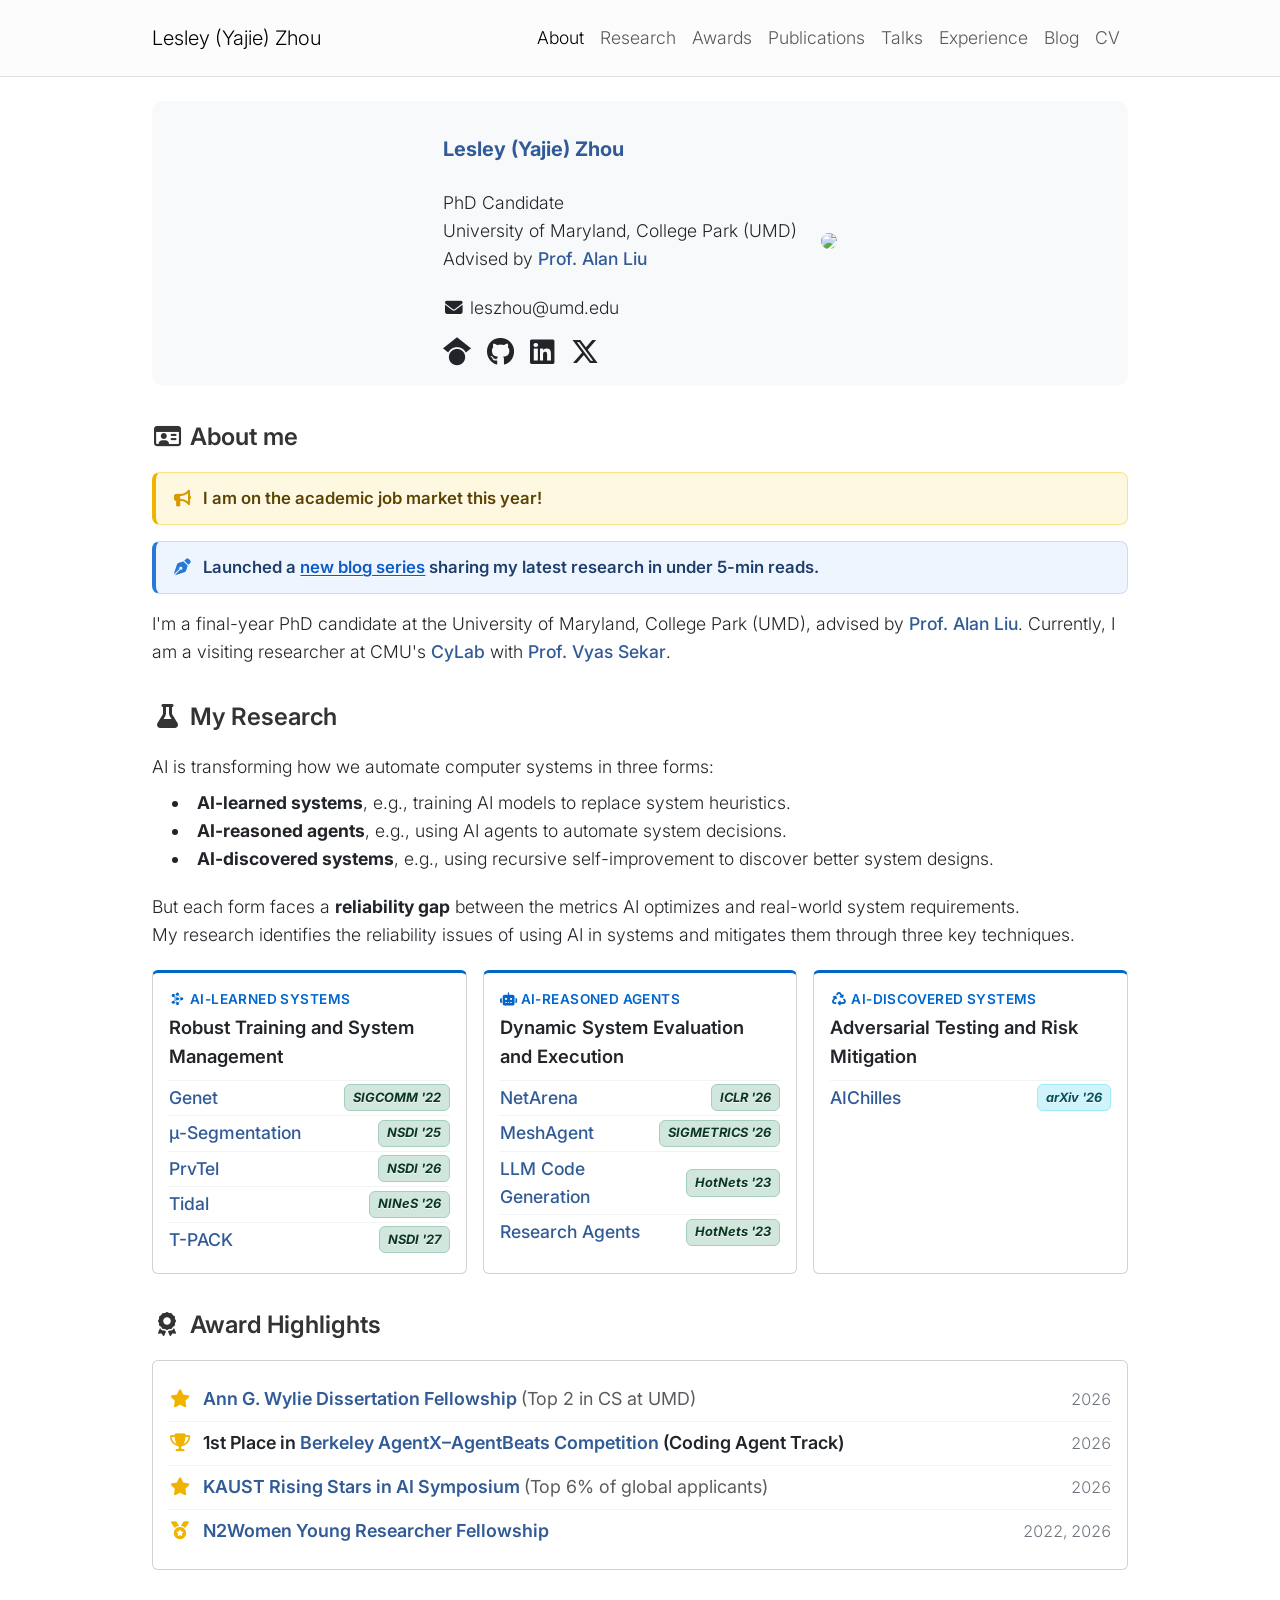
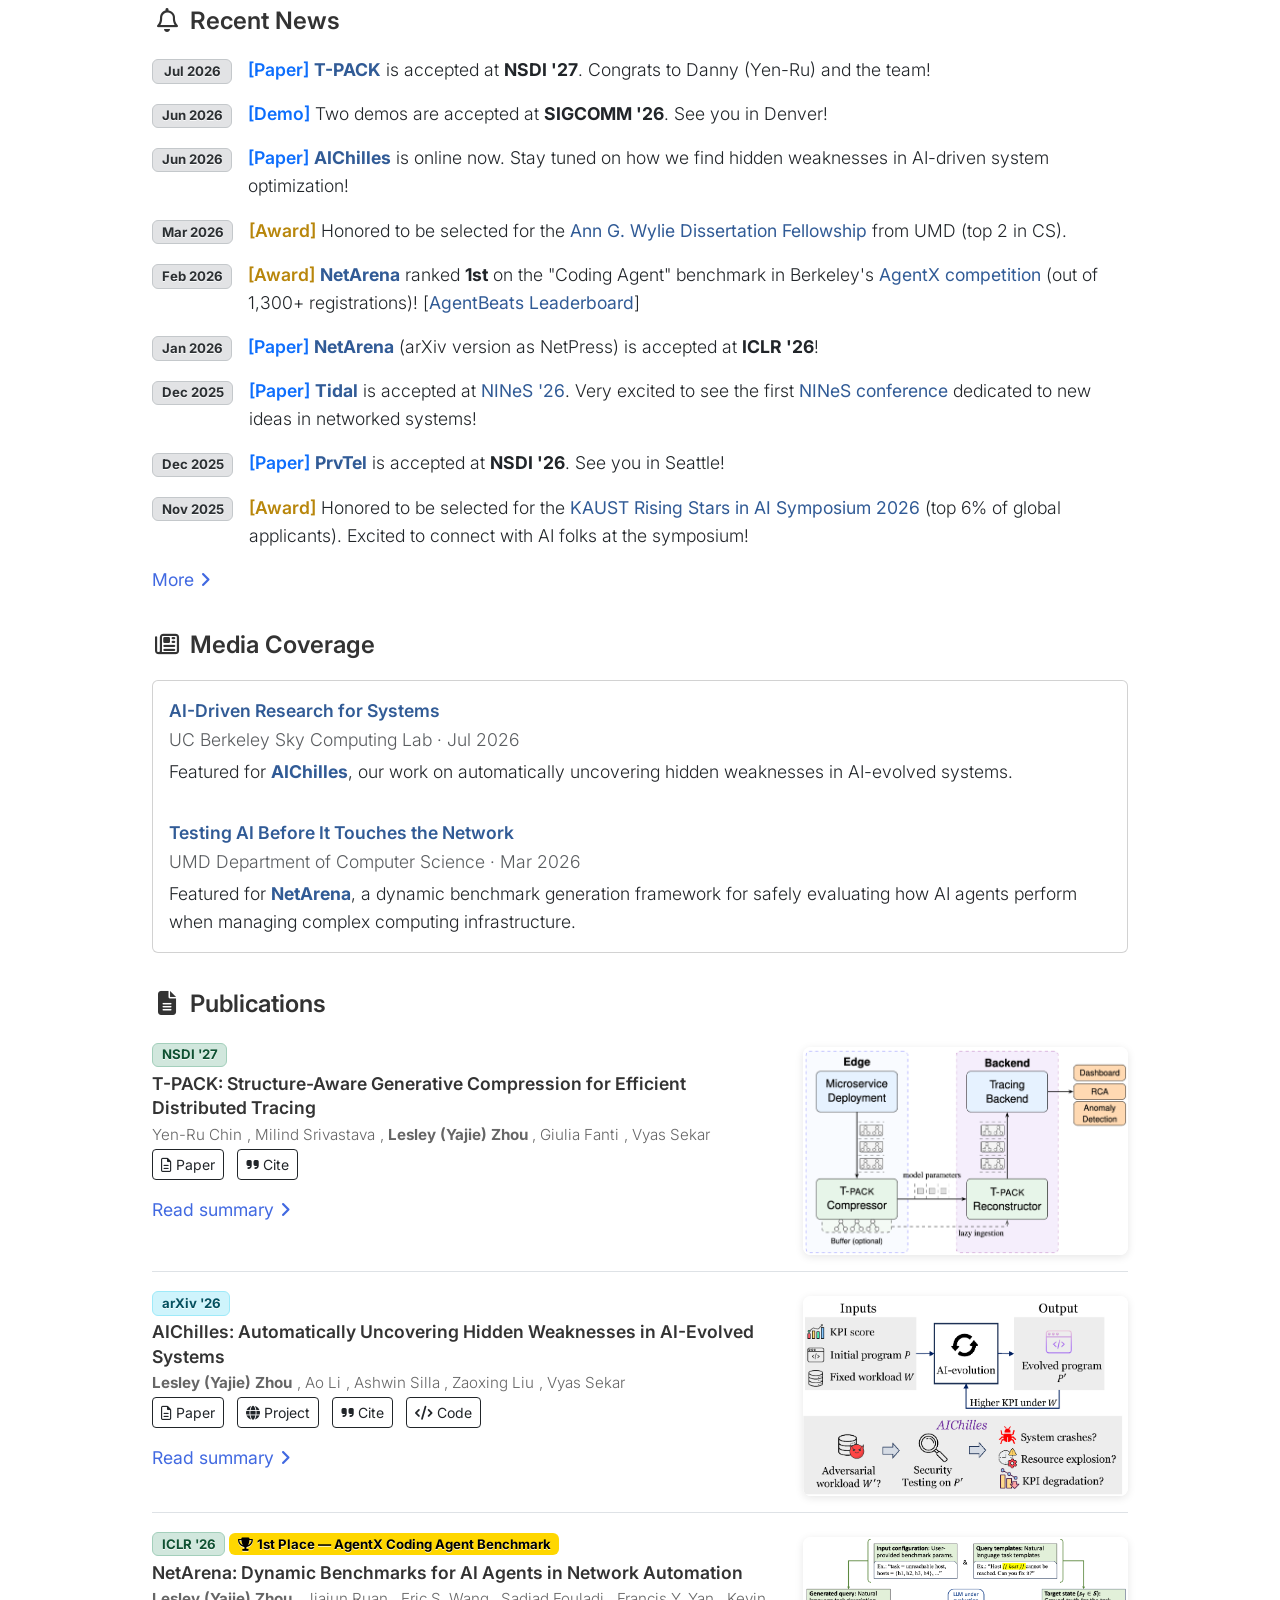
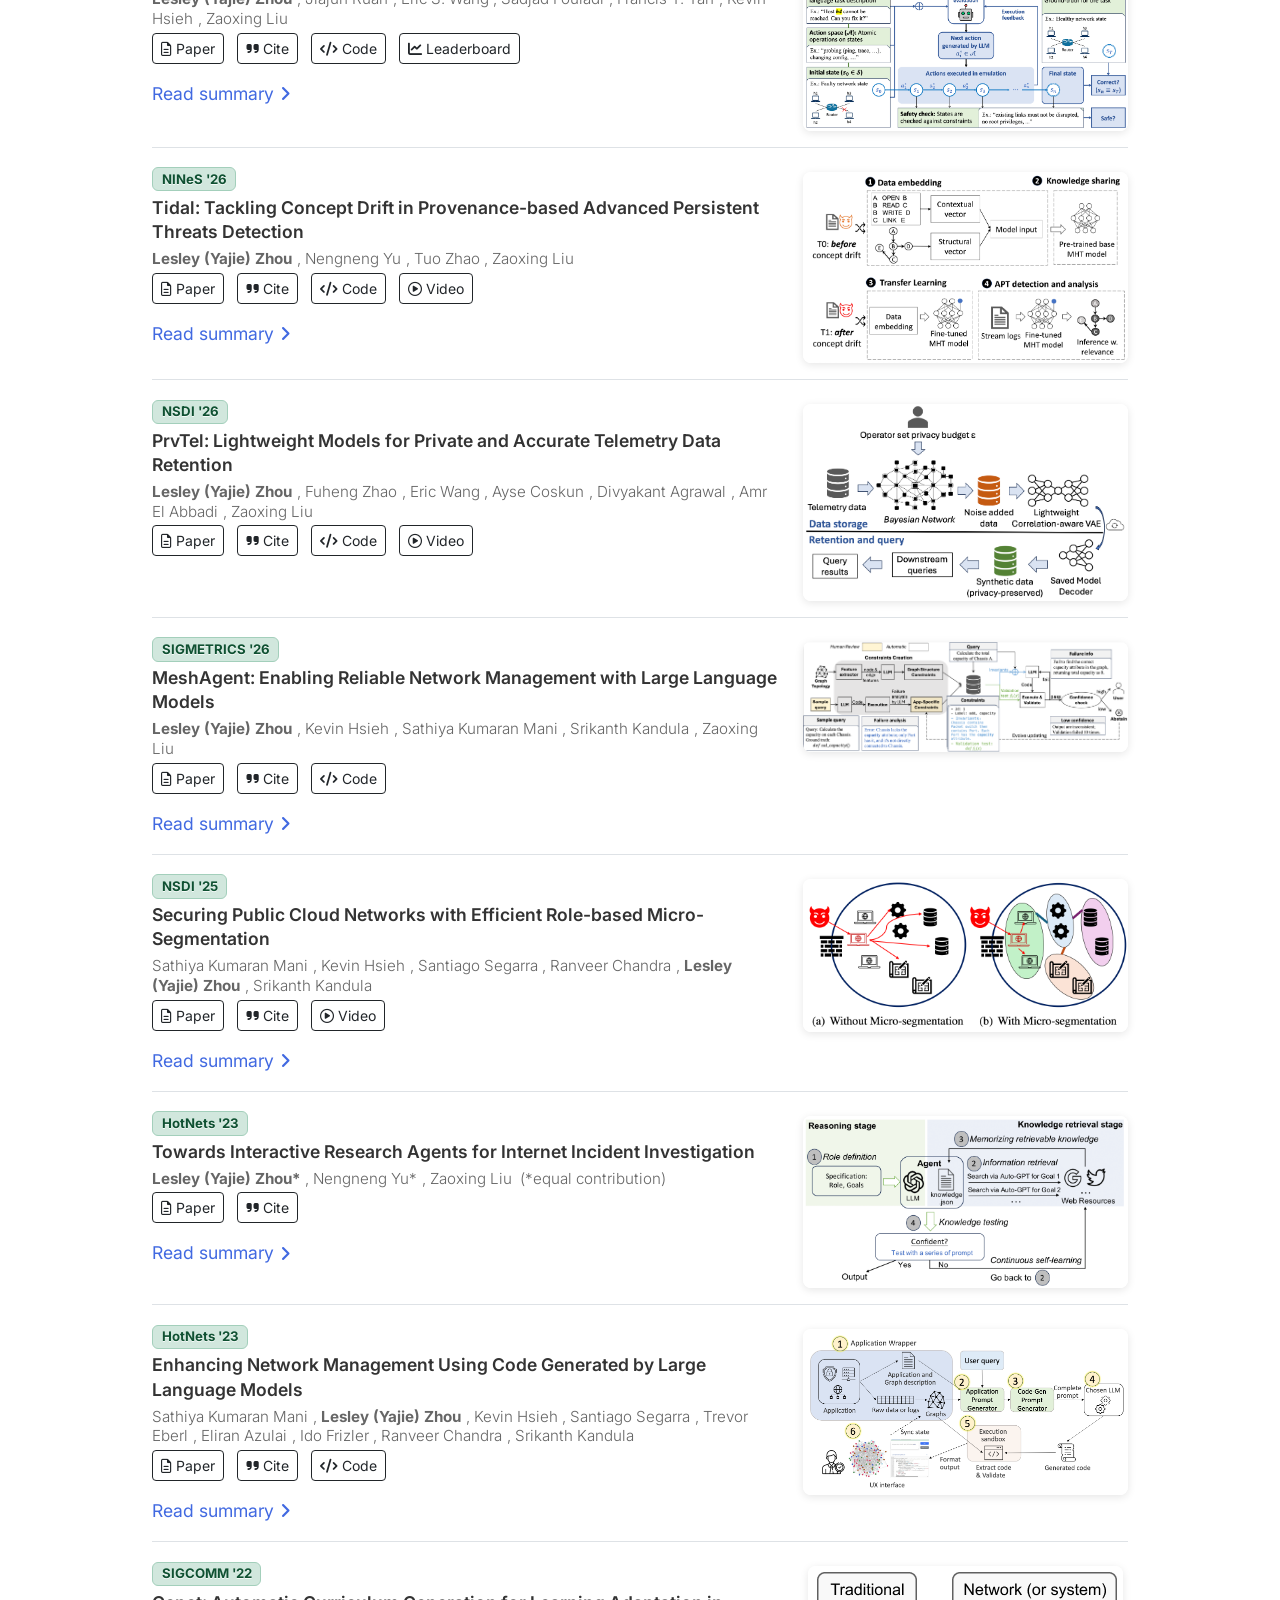
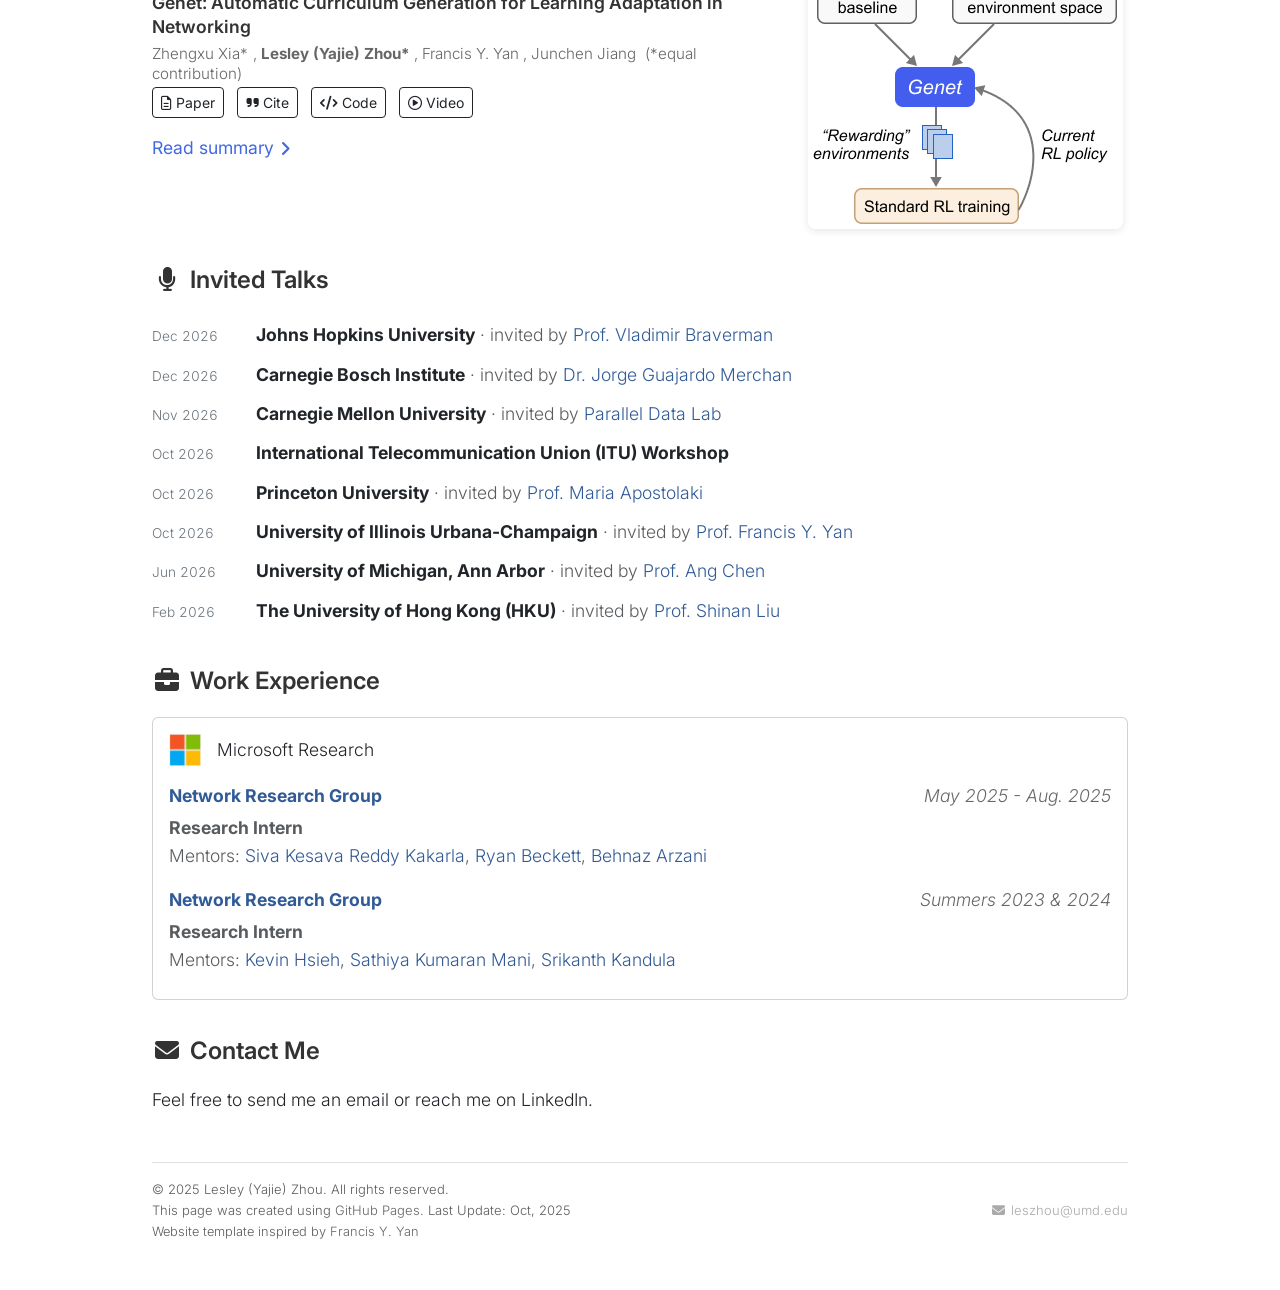
==== commit 0f25d0bb: "Add My Research section, Award Highlights, new talks, and updated CV - Add "My Research" section fra" ====
--- a/index.html
+++ b/index.html
@@ -106,6 +106,63 @@
         margin-top: 0.5rem !important;
       }
 
+      /* My Research: three category cards */
+      .research-area {
+        border-top: 3px solid #0066cc;
+      }
+      .research-area-kicker {
+        font-size: 0.85rem;
+        font-weight: 600;
+        text-transform: uppercase;
+        letter-spacing: 0.03em;
+        color: #0066cc;
+      }
+      .research-area-title {
+        font-size: 1.15rem;
+        font-weight: 600;
+        margin: 0.15rem 0 0.5rem;
+      }
+      .nn-icon {
+        vertical-align: -0.125em;
+        width: 1.25em;
+      }
+      .research-area-papers {
+        list-style: none;
+        padding: 0;
+        margin: 0;
+      }
+      .research-area-papers li {
+        display: flex;
+        justify-content: space-between;
+        gap: 0.5rem;
+        padding: 0.2rem 0;
+        border-top: 1px solid #f1f3f5;
+      }
+      .research-area-papers a {
+        text-decoration: none;
+        font-weight: 500;
+      }
+      .research-area-papers li {
+        align-items: center;
+      }
+      .research-area-papers .venue {
+        flex: none;
+        font-size: 0.8rem;
+        font-weight: 700;
+        font-style: italic;
+        white-space: nowrap;
+        padding: 0.15rem 0.5rem;
+        border-radius: 0.375rem;
+        color: var(--bs-success-text-emphasis);
+        background: var(--bs-success-bg-subtle);
+        border: 1px solid var(--bs-success-border-subtle);
+      }
+      .research-area-papers .venue.preprint {
+        color: var(--bs-info-text-emphasis);
+        background: var(--bs-info-bg-subtle);
+        border-color: var(--bs-info-border-subtle);
+      }
+
       /* Awards: one line each inside the card, year pinned right */
       .award-list {
         list-style: none;
@@ -343,8 +400,9 @@
         <div id="navbar-menu" class="collapse navbar-collapse">
           <div class="navbar-nav ms-auto">
             <a class="nav-link active" aria-current="page" href="#about">About</a>
+            <a class="nav-link" href="#research">Research</a>
+            <a class="nav-link" href="#awards">Awards</a>
             <a class="nav-link" href="#publications">Publications</a>
-            <a class="nav-link" href="#awards">Awards</a>
             <a class="nav-link" href="#talks">Talks</a>
             <a class="nav-link" href="#researches">Experience</a>
             <a class="nav-link" href="blog/index.html">Blog</a>
@@ -398,13 +456,105 @@
         <i class="fa-solid fa-pen-nib fa-fw"></i>
         <span>Launched a <a href="blog/index.html">new blog series</a> sharing my latest research in under 5-min reads.</span>
       </div>
+      <!--
       <p>
         I build reliable AI-driven solutions for critical systems. My research brings AI for system development closer to the open world through dynamic objectives and evaluation design.
       </p>
+      -->
       <p>
-        I'm a final-year PhD candidate at the University of Maryland, College Park (UMD), advised by <a href="https://zaoxing.github.io/">Prof. Alan Liu</a>. Currently, I am a visiting student at CMU's <a href="https://www.cylab.cmu.edu/">CyLab</a> with <a href="https://users.ece.cmu.edu/~vsekar/">Prof. Vyas Sekar</a>.
+        I'm a final-year PhD candidate at the University of Maryland, College Park (UMD), advised by <a href="https://zaoxing.github.io/">Prof. Alan Liu</a>. Currently, I am a visiting researcher at CMU's <a href="https://www.cylab.cmu.edu/">CyLab</a> with <a href="https://users.ece.cmu.edu/~vsekar/">Prof. Vyas Sekar</a>.
       </p>
-    </div>        
+    </div>
+
+    <div class="container custom-url" id="research" style="scroll-margin-top: 80px;">
+      <div class="header-medium">
+        <i class="fa-solid fa-flask fa-fw me-2"></i>My Research
+      </div>
+      <p class="mb-2">AI is transforming how we automate computer systems in three forms:</p>
+      <ul>
+        <li><strong>AI-learned systems</strong>, e.g., training AI models to replace system heuristics.</li>
+        <li><strong>AI-reasoned agents</strong>, e.g., using AI agents to automate system decisions.</li>
+        <li><strong>AI-discovered systems</strong>, e.g., using recursive self-improvement to discover better system designs.</li>
+      </ul>
+      <p>
+        But each form faces a <strong>reliability gap</strong> between the metrics AI optimizes and real-world system requirements.<br>
+        My research identifies the reliability issues of using AI in systems and mitigates them through three key techniques.
+      </p>
+      <div class="row g-3">
+        <div class="col-md-4">
+          <div class="card research-stream research-area">
+            <div class="card-body">
+              <div class="research-area-kicker"><svg class="nn-icon me-1" viewBox="0 0 16 16" width="1em" height="1em" aria-hidden="true" fill="currentColor" stroke="currentColor"><g stroke-width="0.8" opacity="0.7"><path d="M3 4L8 2.5M3 4L8 8M3 4L8 13.5M3 12L8 2.5M3 12L8 8M3 12L8 13.5M8 2.5L13 8M8 8L13 8M8 13.5L13 8"/></g><g stroke="none"><circle cx="3" cy="4" r="1.8"/><circle cx="3" cy="12" r="1.8"/><circle cx="8" cy="2.5" r="1.8"/><circle cx="8" cy="8" r="1.8"/><circle cx="8" cy="13.5" r="1.8"/><circle cx="13" cy="8" r="1.8"/></g></svg>AI-Learned Systems</div>
+              <div class="research-area-title">Robust Training and System Management</div>
+              <ul class="research-area-papers">
+                <li><a href="#genet-sigcomm22">Genet</a> <span class="venue">SIGCOMM '22</span></li>
+                <li><a href="#microseg-nsdi25">&mu;-Segmentation</a> <span class="venue">NSDI '25</span></li>
+                <li><a href="#prvtel-nsdi26">PrvTel</a> <span class="venue">NSDI '26</span></li>
+                <li><a href="#conceptdrift-nines26">Tidal</a> <span class="venue">NINeS '26</span></li>
+                <li><a href="#tpack-nsdi27">T-PACK</a> <span class="venue">NSDI '27</span></li>
+              </ul>
+            </div>
+          </div>
+        </div>
+        <div class="col-md-4">
+          <div class="card research-stream research-area">
+            <div class="card-body">
+              <div class="research-area-kicker"><i class="fa-solid fa-robot fa-fw me-1"></i>AI-Reasoned Agents</div>
+              <div class="research-area-title">Dynamic System Evaluation and Execution</div>
+              <ul class="research-area-papers">
+                <li><a href="#netarena-iclr26">NetArena</a> <span class="venue">ICLR '26</span></li>
+                <li><a href="#meshagent-sigmetrics26">MeshAgent</a> <span class="venue">SIGMETRICS '26</span></li>
+                <li><a href="#llmcode-hotnets23">LLM Code Generation</a> <span class="venue">HotNets '23</span></li>
+                <li><a href="#agents-hotnets23">Research Agents</a> <span class="venue">HotNets '23</span></li>
+              </ul>
+            </div>
+          </div>
+        </div>
+        <div class="col-md-4">
+          <div class="card research-stream research-area">
+            <div class="card-body">
+              <div class="research-area-kicker"><i class="fa-solid fa-recycle fa-fw me-1"></i>AI-Discovered Systems</div>
+              <div class="research-area-title">Adversarial Testing and Risk Mitigation</div>
+              <ul class="research-area-papers">
+                <li><a href="#aichilles-arxiv26">AIChilles</a> <span class="venue preprint">arXiv '26</span></li>
+              </ul>
+            </div>
+          </div>
+        </div>
+      </div>
+    </div>
+
+    <div class="container custom-url" id="awards" style="scroll-margin-top: 80px;">
+      <div class="header-medium">
+        <i class="fa-solid fa-award fa-fw me-2"></i>Award Highlights
+      </div>
+      <div class="card">
+        <div class="card-body">
+          <ul class="award-list">
+            <li>
+              <i class="fa-solid fa-star fa-fw"></i>
+              <span class="award-name"><a href="https://gradschool.umd.edu/funding/student-fellowships-awards/dissertation-fellowship">Ann G. Wylie Dissertation Fellowship</a> <span class="text-muted">(Top 2 in CS at UMD)</span></span>
+              <span class="award-year">2026</span>
+            </li>
+            <li>
+              <i class="fa-solid fa-trophy fa-fw"></i>
+              <span class="award-name">1st Place in <a href="https://rdi.berkeley.edu/agentx-agentbeats">Berkeley AgentX&ndash;AgentBeats Competition</a> (Coding Agent Track)</span>
+              <span class="award-year">2026</span>
+            </li>
+            <li>
+              <i class="fa-solid fa-star fa-fw"></i>
+              <span class="award-name"><a href="https://www.kaust.edu.sa/events/rsais26/">KAUST Rising Stars in AI Symposium</a> <span class="text-muted">(Top 6% of global applicants)</span></span>
+              <span class="award-year">2026</span>
+            </li>
+            <li>
+              <i class="fa-solid fa-medal fa-fw"></i>
+              <span class="award-name"><a href="https://n2women.comsoc.org/fellowships/">N2Women Young Researcher Fellowship</a></span>
+              <span class="award-year">2022, 2026</span>
+            </li>
+          </ul>
+        </div>
+      </div>
+    </div>
 
     <div class="container custom-url">
       <div class="header-medium">
@@ -875,38 +1025,6 @@
       </div>
     </div>
 
-    <div class="container custom-url" id="awards" style="scroll-margin-top: 80px;">
-      <div class="header-medium">
-        <i class="fa-solid fa-award fa-fw me-2"></i>Awards
-      </div>
-      <div class="card">
-        <div class="card-body">
-          <ul class="award-list">
-            <li>
-              <i class="fa-solid fa-star fa-fw"></i>
-              <span class="award-name"><a href="https://gradschool.umd.edu/funding/student-fellowships-awards/dissertation-fellowship">Ann G. Wylie Dissertation Fellowship</a> <span class="text-muted">(Top 2 in CS at UMD)</span></span>
-              <span class="award-year">2026</span>
-            </li>
-            <li>
-              <i class="fa-solid fa-trophy fa-fw"></i>
-              <span class="award-name">Winner of <a href="https://rdi.berkeley.edu/agentx-agentbeats">Berkeley AgentX&ndash;AgentBeats Competition</a> (Coding Agent Track)</span>
-              <span class="award-year">2026</span>
-            </li>
-            <li>
-              <i class="fa-solid fa-star fa-fw"></i>
-              <span class="award-name"><a href="https://www.kaust.edu.sa/events/rsais26/">KAUST Rising Stars in AI Symposium</a> <span class="text-muted">(Top 6% of global applicants)</span></span>
-              <span class="award-year">2026</span>
-            </li>
-            <li>
-              <i class="fa-solid fa-medal fa-fw"></i>
-              <span class="award-name"><a href="https://n2women.comsoc.org/fellowships/">N2Women Young Researcher Fellowship</a></span>
-              <span class="award-year">2022, 2026</span>
-            </li>
-          </ul>
-        </div>
-      </div>
-    </div>
-
     <div class="container custom-url" id="talks" style="scroll-margin-top: 80px;">
       <div class="header-medium">
         <i class="fa-solid fa-microphone fa-fw me-2"></i>Invited Talks
@@ -915,7 +1033,19 @@
       <ul class="talk-list">
         <li>
           <span class="talk-date">Dec 2026</span>
+          <span><strong>Johns Hopkins University</strong> <span class="text-muted">&middot; invited by <a href="https://www.cs.jhu.edu/~vova/">Prof. Vladimir Braverman</a></span></span>
+        </li>
+        <li>
+          <span class="talk-date">Dec 2026</span>
           <span><strong>Carnegie Bosch Institute</strong> <span class="text-muted">&middot; invited by <a href="https://q-iis10-05.webspace.bosch.com/research/about-bosch-research/our-research-experts/jorge-guajardo-merchan/">Dr. Jorge Guajardo Merchan</a></span></span>
+        </li>
+        <li>
+          <span class="talk-date">Nov 2026</span>
+          <span><strong>Carnegie Mellon University</strong> <span class="text-muted">&middot; invited by <a href="https://www.pdl.cmu.edu/">Parallel Data Lab</a></span></span>
+        </li>
+        <li>
+          <span class="talk-date">Oct 2026</span>
+          <span><strong>International Telecommunication Union (ITU) Workshop</strong></span>
         </li>
         <li>
           <span class="talk-date">Oct 2026</span>
